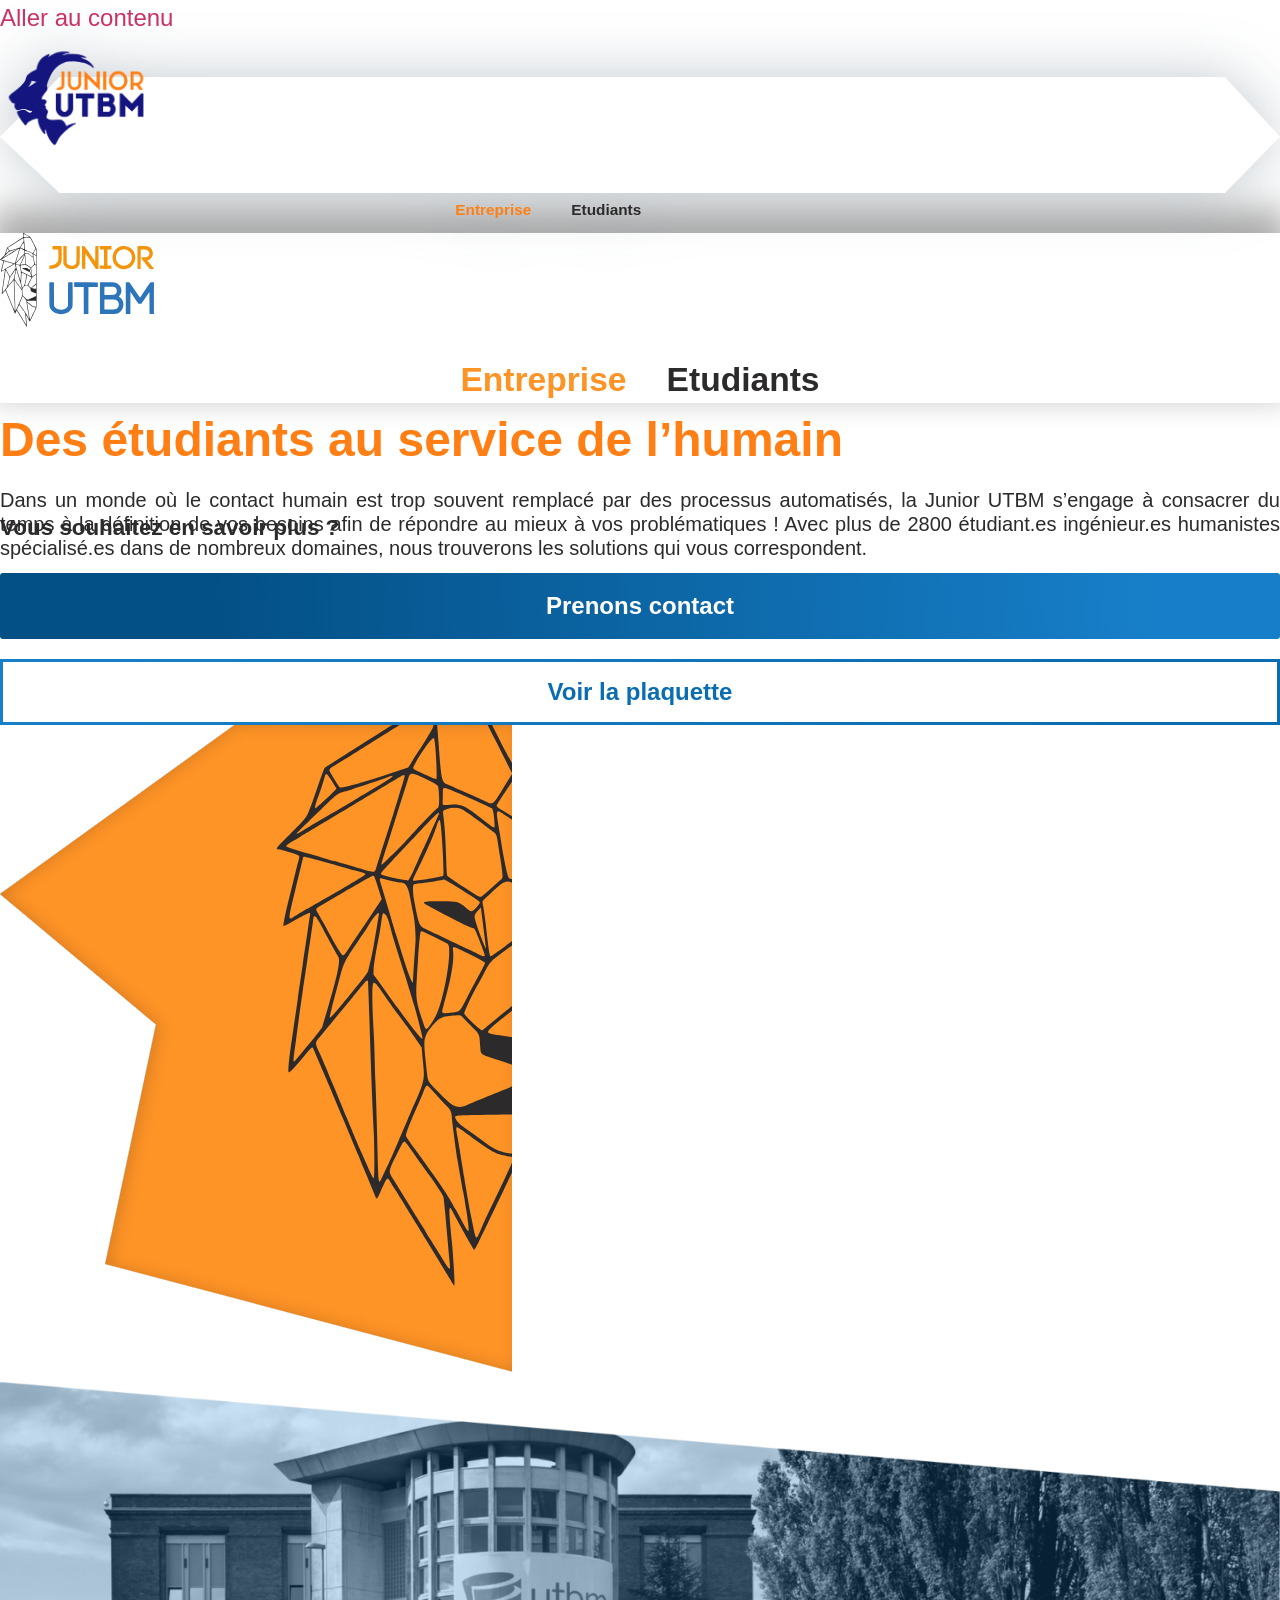
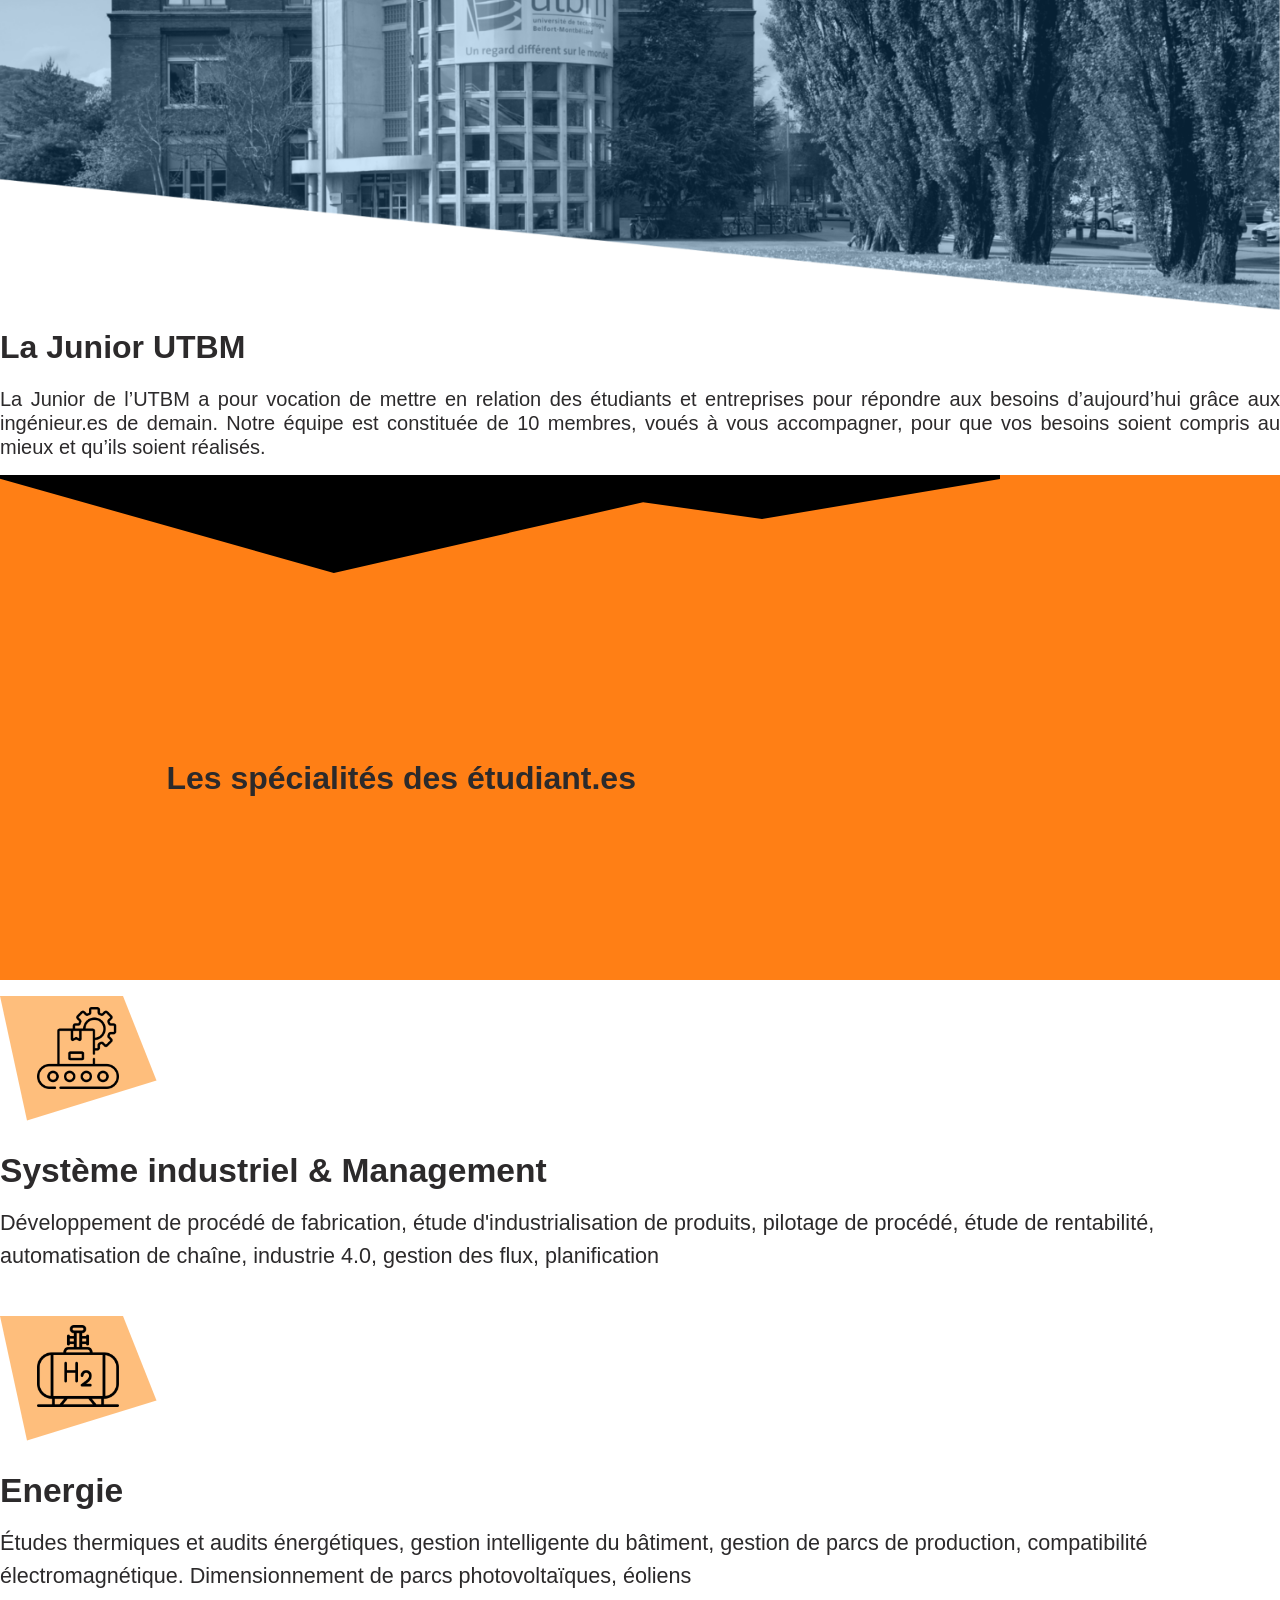
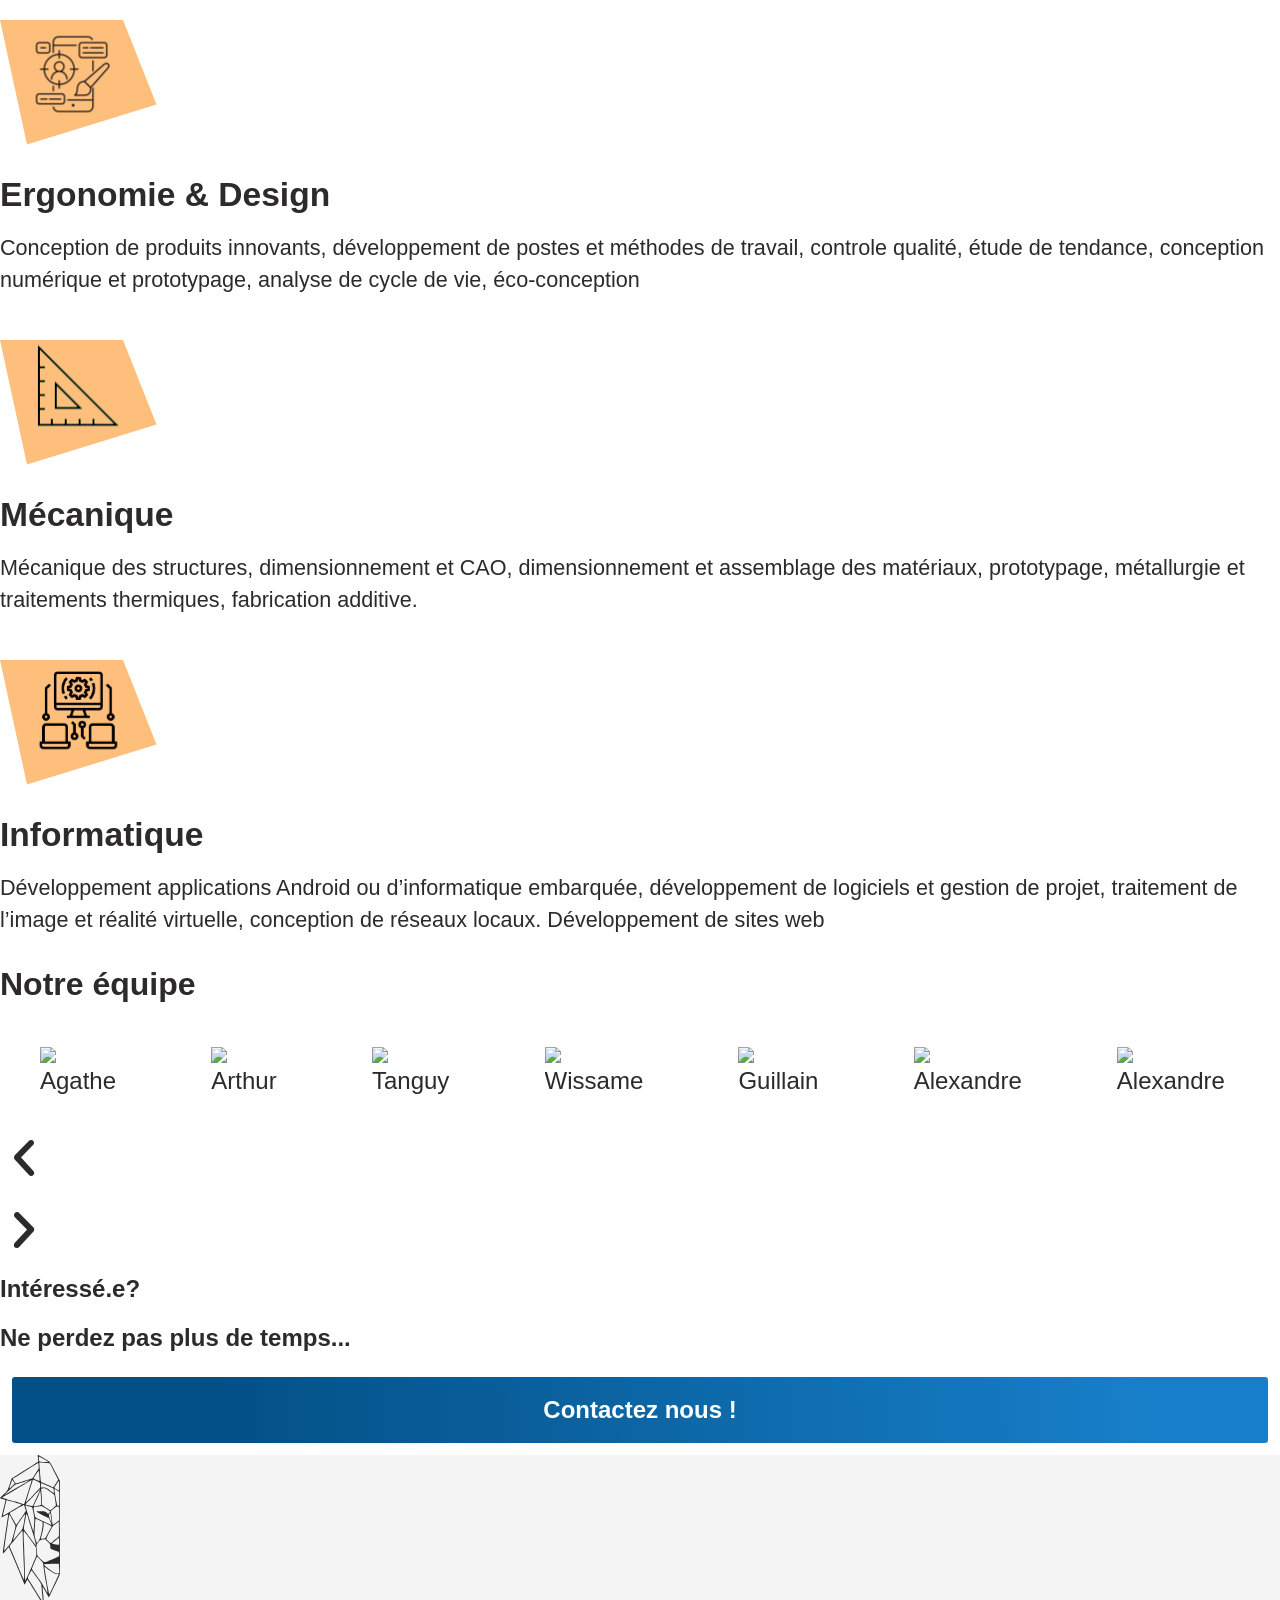
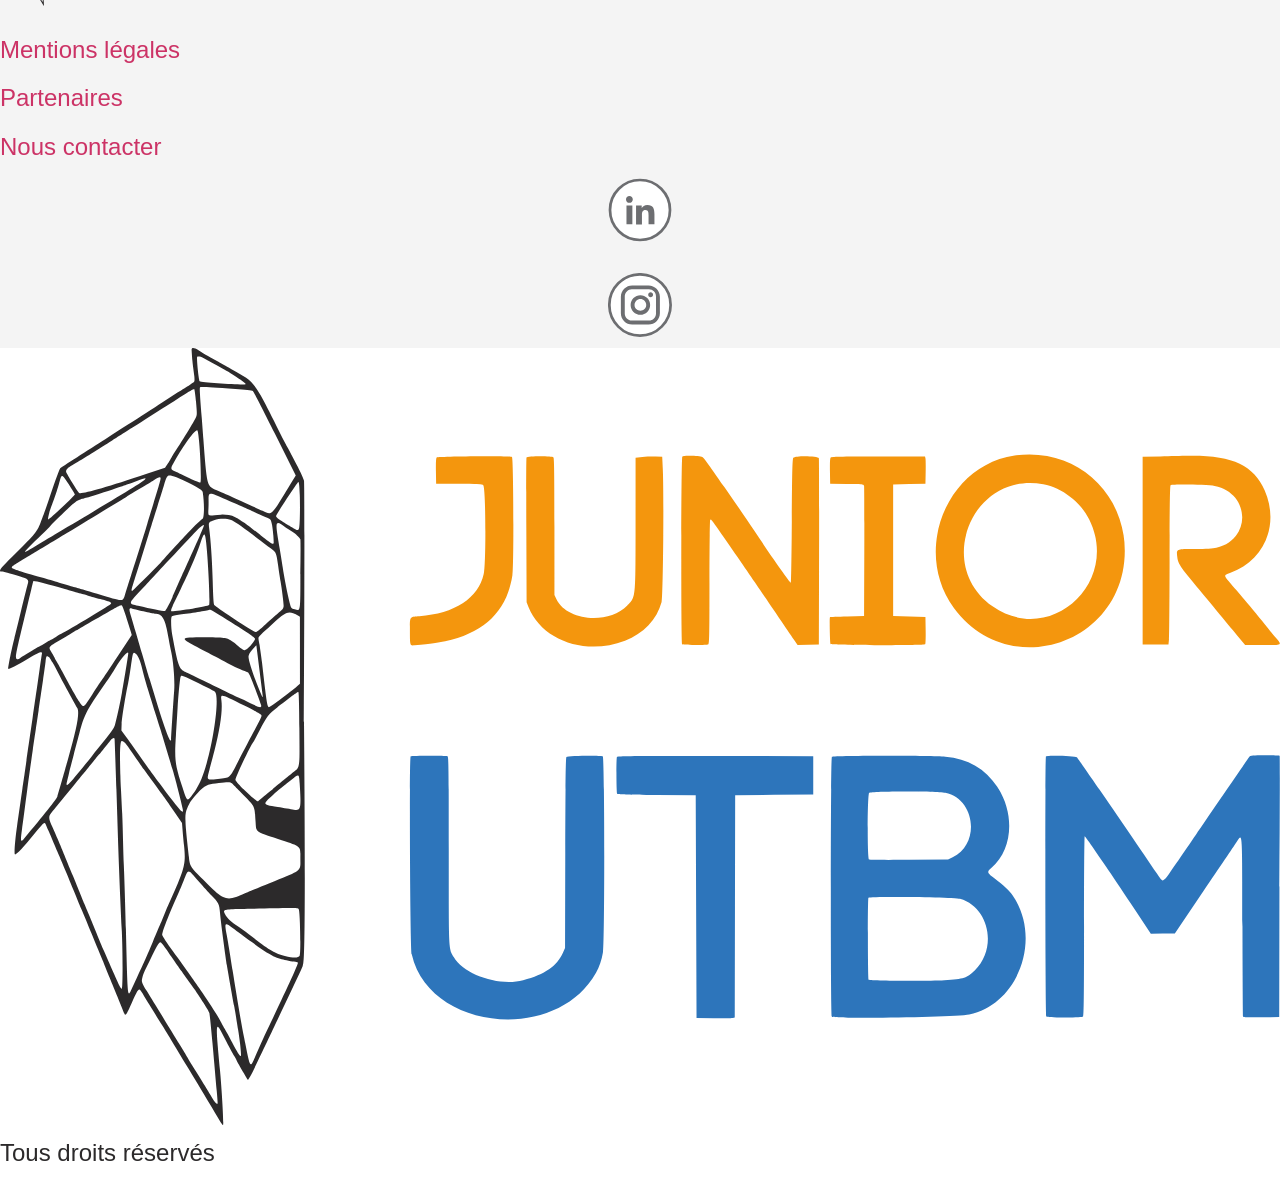
==== index.html @ f8c2c1bb "Add static site export cleaned of WordPress artifacts Remove RSS feeds, PHP files, empty stubs, edit" ====
<!DOCTYPE html>
<html lang="fr-FR">
<head>
	<meta charset="UTF-8">
	<meta name="viewport" content="width=device-width, initial-scale=1">
	<link rel="profile" href="https://gmpg.org/xfn/11">
	<meta name="robots" content="index, follow, max-image-preview:large, max-snippet:-1, max-video-preview:-1">

	<!-- This site is optimized with the Yoast SEO plugin v28.0 - https://yoast.com/product/yoast-seo-wordpress/ -->
	<title>Home - Junior UTBM</title>
	<link rel="canonical" href="https://juniorutbm.github.io/Website/">
	<meta property="og:locale" content="fr_FR">
	<meta property="og:type" content="website">
	<meta property="og:title" content="Home - Junior UTBM">
	<meta property="og:description" content="Des &eacute;tudiants au service de l&rsquo;humain Dans un monde o&ugrave; le contact humain est trop souvent remplac&eacute; par des processus automatis&eacute;s, la Junior UTBM s&rsquo;engage &agrave; consacrer du temps &agrave; la d&eacute;finition de vos besoins afin de r&eacute;pondre au mieux &agrave; vos probl&eacute;matiques ! Avec plus de 2800 &eacute;tudiant.es ing&eacute;nieur.es humanistes sp&eacute;cialis&eacute;.es dans de nombreux [&hellip;]">
	<meta property="og:url" content="https://juniorutbm.github.io/Website/">
	<meta property="og:site_name" content="Junior UTBM">
	<meta property="article:modified_time" content="2026-03-15T12:01:35+00:00">
	<meta property="og:image" content="https://juniorutbm.github.io/Website/wp-content/uploads/2022/03/Lionhead.svg">
	<meta name="twitter:card" content="summary_large_image">
	<script type="application/ld+json" class="yoast-schema-graph">{"@context":"https:\/\/schema.org","@graph":[{"@type":"WebPage","@id":"https:\/\/juniorutbm.github.io\/Website\/","url":"https:\/\/juniorutbm.github.io\/Website\/","name":"Home - Junior UTBM","isPartOf":{"@id":"https:\/\/juniorutbm.github.io\/Website\/#website"},"about":{"@id":"https:\/\/juniorutbm.github.io\/Website\/#organization"},"primaryImageOfPage":{"@id":"https:\/\/juniorutbm.github.io\/Website\/#primaryimage"},"image":{"@id":"https:\/\/juniorutbm.github.io\/Website\/#primaryimage"},"thumbnailUrl":"https:\/\/juniorutbm.github.io\/Website\/wp-content\/uploads\/2022\/03\/Lionhead.svg","datePublished":"2022-10-06T20:30:34+00:00","dateModified":"2026-03-15T12:01:35+00:00","breadcrumb":{"@id":"https:\/\/juniorutbm.github.io\/Website\/#breadcrumb"},"inLanguage":"fr-FR","potentialAction":[{"@type":"ReadAction","target":["https:\/\/juniorutbm.github.io\/Website\/"]}]},{"@type":"ImageObject","inLanguage":"fr-FR","@id":"https:\/\/juniorutbm.github.io\/Website\/#primaryimage","url":"https:\/\/juniorutbm.github.io\/Website\/wp-content\/uploads\/2022\/03\/Lionhead.svg","contentUrl":"https:\/\/juniorutbm.github.io\/Website\/wp-content\/uploads\/2022\/03\/Lionhead.svg"},{"@type":"BreadcrumbList","@id":"https:\/\/juniorutbm.github.io\/Website\/#breadcrumb","itemListElement":[{"@type":"ListItem","position":1,"name":"Accueil"}]},{"@type":"WebSite","@id":"https:\/\/juniorutbm.github.io\/Website\/#website","url":"https:\/\/juniorutbm.github.io\/Website\/","name":"Junior UTBM","description":"","publisher":{"@id":"https:\/\/juniorutbm.github.io\/Website\/#organization"},"potentialAction":[{"@type":"SearchAction","target":{"@type":"EntryPoint","urlTemplate":"https:\/\/juniorutbm.github.io\/Website\/?s={search_term_string}"},"query-input":{"@type":"PropertyValueSpecification","valueRequired":true,"valueName":"search_term_string"}}],"inLanguage":"fr-FR"},{"@type":"Organization","@id":"https:\/\/juniorutbm.github.io\/Website\/#organization","name":"Junior UTBM","url":"https:\/\/juniorutbm.github.io\/Website\/","logo":{"@type":"ImageObject","inLanguage":"fr-FR","@id":"https:\/\/juniorutbm.github.io\/Website\/#\/schema\/logo\/image\/","url":"https:\/\/juniorutbm.github.io\/Website\/wp-content\/uploads\/2022\/04\/logo.svg","contentUrl":"https:\/\/juniorutbm.github.io\/Website\/wp-content\/uploads\/2022\/04\/logo.svg","width":2395,"height":1454,"caption":"Junior UTBM"},"image":{"@id":"https:\/\/juniorutbm.github.io\/Website\/#\/schema\/logo\/image\/"}}]}</script>
	<!-- / Yoast SEO plugin. -->


<link rel="dns-prefetch" href="//www.googletagmanager.com">
<style id="wp-img-auto-sizes-contain-inline-css">
img:is([sizes=auto i],[sizes^="auto," i]){contain-intrinsic-size:3000px 1500px}
/*# sourceURL=wp-img-auto-sizes-contain-inline-css */
</style>
<link rel="stylesheet" id="fluentform-elementor-widget-css" href="https://juniorutbm.github.io/Website/wp-content/plugins/fluentform/assets/css/fluent-forms-elementor-widget.css?ver=6.2.17" media="all">
<style id="wp-emoji-styles-inline-css">

	img.wp-smiley, img.emoji {
		display: inline !important;
		border: none !important;
		box-shadow: none !important;
		height: 1em !important;
		width: 1em !important;
		margin: 0 0.07em !important;
		vertical-align: -0.1em !important;
		background: none !important;
		padding: 0 !important;
	}
/*# sourceURL=wp-emoji-styles-inline-css */
</style>
<link rel="stylesheet" id="visual-portfolio-loop-field-css" href="https://juniorutbm.github.io/Website/wp-content/plugins/visual-portfolio/build/assets/css/loop-field.css?ver=1794965889" media="all">
<link rel="stylesheet" id="visual-portfolio-block-loop-filter-css" href="https://juniorutbm.github.io/Website/wp-content/plugins/visual-portfolio/build/gutenberg/blocks/loop-filter/style.css?ver=1794965889" media="all">
<link rel="stylesheet" id="visual-portfolio-block-loop-pagination-css" href="https://juniorutbm.github.io/Website/wp-content/plugins/visual-portfolio/build/gutenberg/blocks/loop-pagination/style.css?ver=1794965889" media="all">
<link rel="stylesheet" id="visual-portfolio-block-loop-carousel-css" href="https://juniorutbm.github.io/Website/wp-content/plugins/visual-portfolio/build/gutenberg/blocks/loop-carousel-nav/style.css?ver=1794965889" media="all">
<link rel="stylesheet" id="visual-portfolio-block-loop-sort-css" href="https://juniorutbm.github.io/Website/wp-content/plugins/visual-portfolio/build/gutenberg/blocks/loop-sort/style.css?ver=1794965889" media="all">
<link rel="stylesheet" id="visual-portfolio-block-loop-search-css" href="https://juniorutbm.github.io/Website/wp-content/plugins/visual-portfolio/build/gutenberg/blocks/loop-search/style.css?ver=1794965889" media="all">
<link rel="stylesheet" id="visual-portfolio-block-item-template-css" href="https://juniorutbm.github.io/Website/wp-content/plugins/visual-portfolio/build/gutenberg/blocks/item-template/style.css?ver=1794965889" media="all">
<style id="visual-portfolio-block-item-template-inline-css">
@media (480px < width <= 782px){.wp-block-visual-portfolio-item-template:not(.vp-layout-auto-columns){--vp-layout-current-columns:min(var(--vp-layout-columns, 3), 2)}.wp-block-visual-portfolio-item-template.vp-has-tablet-gap{--vp-layout-gap:var(--vp-layout-gap-tablet)!important}.wp-block-visual-portfolio-item-template.vp-has-tablet-row-gap{--vp-layout-row-gap:var(--vp-layout-row-gap-tablet)!important}}@media (width <= 480px){.wp-block-visual-portfolio-item-template:not(.vp-layout-auto-columns){--vp-layout-current-columns:min(var(--vp-layout-columns, 3), 1)}.wp-block-visual-portfolio-item-template.vp-has-mobile-gap{--vp-layout-gap:var(--vp-layout-gap-mobile)!important}.wp-block-visual-portfolio-item-template.vp-has-mobile-row-gap{--vp-layout-row-gap:var(--vp-layout-row-gap-mobile)!important}}
/*# sourceURL=visual-portfolio-block-item-template-inline-css */
</style>
<link rel="stylesheet" id="visual-portfolio-block-item-image-css" href="https://juniorutbm.github.io/Website/wp-content/plugins/visual-portfolio/build/gutenberg/blocks/item-image/style.css?ver=1794965889" media="all">
<link rel="stylesheet" id="visual-portfolio-block-item-cover-css" href="https://juniorutbm.github.io/Website/wp-content/plugins/visual-portfolio/build/gutenberg/blocks/item-cover/style.css?ver=1794965889" media="all">
<style id="visual-portfolio-block-item-cover-inline-css">
@media (480px < width <= 782px){.wp-block-visual-portfolio-item-cover__inner.vp-has-tablet-gap{gap:var(--vp-gap-tablet)!important}}@media (width <= 480px){.wp-block-visual-portfolio-item-cover__inner.vp-has-mobile-gap{gap:var(--vp-gap-mobile)!important}}
/*# sourceURL=visual-portfolio-block-item-cover-inline-css */
</style>
<link rel="stylesheet" id="visual-portfolio-block-item-title-css" href="https://juniorutbm.github.io/Website/wp-content/plugins/visual-portfolio/build/gutenberg/blocks/item-title/style.css?ver=1794965889" media="all">
<link rel="stylesheet" id="visual-portfolio-block-item-description-css" href="https://juniorutbm.github.io/Website/wp-content/plugins/visual-portfolio/build/gutenberg/blocks/item-description/style.css?ver=1794965889" media="all">
<link rel="stylesheet" id="visual-portfolio-block-item-categories-css" href="https://juniorutbm.github.io/Website/wp-content/plugins/visual-portfolio/build/gutenberg/blocks/item-categories/style.css?ver=1794965889" media="all">
<link rel="stylesheet" id="visual-portfolio-block-item-author-css" href="https://juniorutbm.github.io/Website/wp-content/plugins/visual-portfolio/build/gutenberg/blocks/item-author/style.css?ver=1794965889" media="all">
<link rel="stylesheet" id="visual-portfolio-block-item-date-css" href="https://juniorutbm.github.io/Website/wp-content/plugins/visual-portfolio/build/gutenberg/blocks/item-date/style.css?ver=1794965889" media="all">
<link rel="stylesheet" id="visual-portfolio-block-item-meta-css" href="https://juniorutbm.github.io/Website/wp-content/plugins/visual-portfolio/build/gutenberg/blocks/item-meta/style.css?ver=1794965889" media="all">
<link rel="stylesheet" id="visual-portfolio-block-item-read-more-css" href="https://juniorutbm.github.io/Website/wp-content/plugins/visual-portfolio/build/gutenberg/blocks/item-read-more/style.css?ver=1794965889" media="all">
<style id="global-styles-inline-css">
:root{--wp--preset--aspect-ratio--square: 1;--wp--preset--aspect-ratio--4-3: 4/3;--wp--preset--aspect-ratio--3-4: 3/4;--wp--preset--aspect-ratio--3-2: 3/2;--wp--preset--aspect-ratio--2-3: 2/3;--wp--preset--aspect-ratio--16-9: 16/9;--wp--preset--aspect-ratio--9-16: 9/16;--wp--preset--color--black: #000000;--wp--preset--color--cyan-bluish-gray: #abb8c3;--wp--preset--color--white: #ffffff;--wp--preset--color--pale-pink: #f78da7;--wp--preset--color--vivid-red: #cf2e2e;--wp--preset--color--luminous-vivid-orange: #ff6900;--wp--preset--color--luminous-vivid-amber: #fcb900;--wp--preset--color--light-green-cyan: #7bdcb5;--wp--preset--color--vivid-green-cyan: #00d084;--wp--preset--color--pale-cyan-blue: #8ed1fc;--wp--preset--color--vivid-cyan-blue: #0693e3;--wp--preset--color--vivid-purple: #9b51e0;--wp--preset--gradient--vivid-cyan-blue-to-vivid-purple: linear-gradient(135deg,rgb(6,147,227) 0%,rgb(155,81,224) 100%);--wp--preset--gradient--light-green-cyan-to-vivid-green-cyan: linear-gradient(135deg,rgb(122,220,180) 0%,rgb(0,208,130) 100%);--wp--preset--gradient--luminous-vivid-amber-to-luminous-vivid-orange: linear-gradient(135deg,rgb(252,185,0) 0%,rgb(255,105,0) 100%);--wp--preset--gradient--luminous-vivid-orange-to-vivid-red: linear-gradient(135deg,rgb(255,105,0) 0%,rgb(207,46,46) 100%);--wp--preset--gradient--very-light-gray-to-cyan-bluish-gray: linear-gradient(135deg,rgb(238,238,238) 0%,rgb(169,184,195) 100%);--wp--preset--gradient--cool-to-warm-spectrum: linear-gradient(135deg,rgb(74,234,220) 0%,rgb(151,120,209) 20%,rgb(207,42,186) 40%,rgb(238,44,130) 60%,rgb(251,105,98) 80%,rgb(254,248,76) 100%);--wp--preset--gradient--blush-light-purple: linear-gradient(135deg,rgb(255,206,236) 0%,rgb(152,150,240) 100%);--wp--preset--gradient--blush-bordeaux: linear-gradient(135deg,rgb(254,205,165) 0%,rgb(254,45,45) 50%,rgb(107,0,62) 100%);--wp--preset--gradient--luminous-dusk: linear-gradient(135deg,rgb(255,203,112) 0%,rgb(199,81,192) 50%,rgb(65,88,208) 100%);--wp--preset--gradient--pale-ocean: linear-gradient(135deg,rgb(255,245,203) 0%,rgb(182,227,212) 50%,rgb(51,167,181) 100%);--wp--preset--gradient--electric-grass: linear-gradient(135deg,rgb(202,248,128) 0%,rgb(113,206,126) 100%);--wp--preset--gradient--midnight: linear-gradient(135deg,rgb(2,3,129) 0%,rgb(40,116,252) 100%);--wp--preset--font-size--small: 13px;--wp--preset--font-size--medium: 20px;--wp--preset--font-size--large: 36px;--wp--preset--font-size--x-large: 42px;--wp--preset--spacing--20: 0.44rem;--wp--preset--spacing--30: 0.67rem;--wp--preset--spacing--40: 1rem;--wp--preset--spacing--50: 1.5rem;--wp--preset--spacing--60: 2.25rem;--wp--preset--spacing--70: 3.38rem;--wp--preset--spacing--80: 5.06rem;--wp--preset--shadow--natural: 6px 6px 9px rgba(0, 0, 0, 0.2);--wp--preset--shadow--deep: 12px 12px 50px rgba(0, 0, 0, 0.4);--wp--preset--shadow--sharp: 6px 6px 0px rgba(0, 0, 0, 0.2);--wp--preset--shadow--outlined: 6px 6px 0px -3px rgb(255, 255, 255), 6px 6px rgb(0, 0, 0);--wp--preset--shadow--crisp: 6px 6px 0px rgb(0, 0, 0);}.wp-block-button{--wp--preset--dimension--25: 25%;--wp--preset--dimension--50: 50%;--wp--preset--dimension--75: 75%;--wp--preset--dimension--100: 100%;}:root { --wp--style--global--content-size: 800px;--wp--style--global--wide-size: 1200px; }:where(body) { margin: 0; }.wp-site-blocks > .alignleft { float: left; margin-right: 2em; }.wp-site-blocks > .alignright { float: right; margin-left: 2em; }.wp-site-blocks > .aligncenter { justify-content: center; margin-left: auto; margin-right: auto; }:where(.wp-site-blocks) > * { margin-block-start: 24px; margin-block-end: 0; }:where(.wp-site-blocks) > :first-child { margin-block-start: 0; }:where(.wp-site-blocks) > :last-child { margin-block-end: 0; }:root { --wp--style--block-gap: 24px; }:root :where(.is-layout-flow) > :first-child{margin-block-start: 0;}:root :where(.is-layout-flow) > :last-child{margin-block-end: 0;}:root :where(.is-layout-flow) > *{margin-block-start: 24px;margin-block-end: 0;}:root :where(.is-layout-constrained) > :first-child{margin-block-start: 0;}:root :where(.is-layout-constrained) > :last-child{margin-block-end: 0;}:root :where(.is-layout-constrained) > *{margin-block-start: 24px;margin-block-end: 0;}:root :where(.is-layout-flex){gap: 24px;}:root :where(.is-layout-grid){gap: 24px;}.is-layout-flow > .alignleft{float: left;margin-inline-start: 0;margin-inline-end: 2em;}.is-layout-flow > .alignright{float: right;margin-inline-start: 2em;margin-inline-end: 0;}.is-layout-flow > .aligncenter{margin-left: auto !important;margin-right: auto !important;}.is-layout-constrained > .alignleft{float: left;margin-inline-start: 0;margin-inline-end: 2em;}.is-layout-constrained > .alignright{float: right;margin-inline-start: 2em;margin-inline-end: 0;}.is-layout-constrained > .aligncenter{margin-left: auto !important;margin-right: auto !important;}.is-layout-constrained > :where(:not(.alignleft):not(.alignright):not(.alignfull)){max-width: var(--wp--style--global--content-size);margin-left: auto !important;margin-right: auto !important;}.is-layout-constrained > .alignwide{max-width: var(--wp--style--global--wide-size);}body .is-layout-flex{display: flex;}.is-layout-flex{flex-wrap: wrap;align-items: center;}.is-layout-flex > :is(*, div){margin: 0;}body .is-layout-grid{display: grid;}.is-layout-grid > :is(*, div){margin: 0;}body{padding-top: 0px;padding-right: 0px;padding-bottom: 0px;padding-left: 0px;}:root :where(.wp-element-button, .wp-block-button__link){background-color: #32373c;border-width: 0;color: #fff;font-family: inherit;font-size: inherit;font-style: inherit;font-weight: inherit;letter-spacing: inherit;line-height: inherit;padding-top: calc(0.667em + 2px);padding-right: calc(1.333em + 2px);padding-bottom: calc(0.667em + 2px);padding-left: calc(1.333em + 2px);text-decoration: none;text-transform: inherit;}.has-black-color{color: var(--wp--preset--color--black) !important;}.has-cyan-bluish-gray-color{color: var(--wp--preset--color--cyan-bluish-gray) !important;}.has-white-color{color: var(--wp--preset--color--white) !important;}.has-pale-pink-color{color: var(--wp--preset--color--pale-pink) !important;}.has-vivid-red-color{color: var(--wp--preset--color--vivid-red) !important;}.has-luminous-vivid-orange-color{color: var(--wp--preset--color--luminous-vivid-orange) !important;}.has-luminous-vivid-amber-color{color: var(--wp--preset--color--luminous-vivid-amber) !important;}.has-light-green-cyan-color{color: var(--wp--preset--color--light-green-cyan) !important;}.has-vivid-green-cyan-color{color: var(--wp--preset--color--vivid-green-cyan) !important;}.has-pale-cyan-blue-color{color: var(--wp--preset--color--pale-cyan-blue) !important;}.has-vivid-cyan-blue-color{color: var(--wp--preset--color--vivid-cyan-blue) !important;}.has-vivid-purple-color{color: var(--wp--preset--color--vivid-purple) !important;}.has-black-background-color{background-color: var(--wp--preset--color--black) !important;}.has-cyan-bluish-gray-background-color{background-color: var(--wp--preset--color--cyan-bluish-gray) !important;}.has-white-background-color{background-color: var(--wp--preset--color--white) !important;}.has-pale-pink-background-color{background-color: var(--wp--preset--color--pale-pink) !important;}.has-vivid-red-background-color{background-color: var(--wp--preset--color--vivid-red) !important;}.has-luminous-vivid-orange-background-color{background-color: var(--wp--preset--color--luminous-vivid-orange) !important;}.has-luminous-vivid-amber-background-color{background-color: var(--wp--preset--color--luminous-vivid-amber) !important;}.has-light-green-cyan-background-color{background-color: var(--wp--preset--color--light-green-cyan) !important;}.has-vivid-green-cyan-background-color{background-color: var(--wp--preset--color--vivid-green-cyan) !important;}.has-pale-cyan-blue-background-color{background-color: var(--wp--preset--color--pale-cyan-blue) !important;}.has-vivid-cyan-blue-background-color{background-color: var(--wp--preset--color--vivid-cyan-blue) !important;}.has-vivid-purple-background-color{background-color: var(--wp--preset--color--vivid-purple) !important;}.has-black-border-color{border-color: var(--wp--preset--color--black) !important;}.has-cyan-bluish-gray-border-color{border-color: var(--wp--preset--color--cyan-bluish-gray) !important;}.has-white-border-color{border-color: var(--wp--preset--color--white) !important;}.has-pale-pink-border-color{border-color: var(--wp--preset--color--pale-pink) !important;}.has-vivid-red-border-color{border-color: var(--wp--preset--color--vivid-red) !important;}.has-luminous-vivid-orange-border-color{border-color: var(--wp--preset--color--luminous-vivid-orange) !important;}.has-luminous-vivid-amber-border-color{border-color: var(--wp--preset--color--luminous-vivid-amber) !important;}.has-light-green-cyan-border-color{border-color: var(--wp--preset--color--light-green-cyan) !important;}.has-vivid-green-cyan-border-color{border-color: var(--wp--preset--color--vivid-green-cyan) !important;}.has-pale-cyan-blue-border-color{border-color: var(--wp--preset--color--pale-cyan-blue) !important;}.has-vivid-cyan-blue-border-color{border-color: var(--wp--preset--color--vivid-cyan-blue) !important;}.has-vivid-purple-border-color{border-color: var(--wp--preset--color--vivid-purple) !important;}.has-vivid-cyan-blue-to-vivid-purple-gradient-background{background: var(--wp--preset--gradient--vivid-cyan-blue-to-vivid-purple) !important;}.has-light-green-cyan-to-vivid-green-cyan-gradient-background{background: var(--wp--preset--gradient--light-green-cyan-to-vivid-green-cyan) !important;}.has-luminous-vivid-amber-to-luminous-vivid-orange-gradient-background{background: var(--wp--preset--gradient--luminous-vivid-amber-to-luminous-vivid-orange) !important;}.has-luminous-vivid-orange-to-vivid-red-gradient-background{background: var(--wp--preset--gradient--luminous-vivid-orange-to-vivid-red) !important;}.has-very-light-gray-to-cyan-bluish-gray-gradient-background{background: var(--wp--preset--gradient--very-light-gray-to-cyan-bluish-gray) !important;}.has-cool-to-warm-spectrum-gradient-background{background: var(--wp--preset--gradient--cool-to-warm-spectrum) !important;}.has-blush-light-purple-gradient-background{background: var(--wp--preset--gradient--blush-light-purple) !important;}.has-blush-bordeaux-gradient-background{background: var(--wp--preset--gradient--blush-bordeaux) !important;}.has-luminous-dusk-gradient-background{background: var(--wp--preset--gradient--luminous-dusk) !important;}.has-pale-ocean-gradient-background{background: var(--wp--preset--gradient--pale-ocean) !important;}.has-electric-grass-gradient-background{background: var(--wp--preset--gradient--electric-grass) !important;}.has-midnight-gradient-background{background: var(--wp--preset--gradient--midnight) !important;}.has-small-font-size{font-size: var(--wp--preset--font-size--small) !important;}.has-medium-font-size{font-size: var(--wp--preset--font-size--medium) !important;}.has-large-font-size{font-size: var(--wp--preset--font-size--large) !important;}.has-x-large-font-size{font-size: var(--wp--preset--font-size--x-large) !important;}
:root :where(.wp-block-icon svg){width: 24px;}
:root :where(.wp-block-pullquote){font-size: 1.5em;line-height: 1.6;}
/*# sourceURL=global-styles-inline-css */
</style>
<link rel="stylesheet" id="hello-elementor-css" href="https://juniorutbm.github.io/Website/wp-content/themes/hello-elementor/assets/css/reset.css?ver=3.5.2" media="all">
<link rel="stylesheet" id="hello-elementor-theme-style-css" href="https://juniorutbm.github.io/Website/wp-content/themes/hello-elementor/assets/css/theme.css?ver=3.5.2" media="all">
<link rel="stylesheet" id="hello-elementor-header-footer-css" href="https://juniorutbm.github.io/Website/wp-content/themes/hello-elementor/assets/css/header-footer.css?ver=3.5.2" media="all">
<link rel="stylesheet" id="elementor-frontend-css" href="https://juniorutbm.github.io/Website/wp-content/plugins/elementor/assets/css/frontend.min.css?ver=4.4.1" media="all">
<link rel="stylesheet" id="elementor-post-7-css" href="https://juniorutbm.github.io/Website/wp-content/uploads/elementor/css/post-7.css?ver=1795213234" media="all">
<link rel="stylesheet" id="elementor-icons-css" href="https://juniorutbm.github.io/Website/wp-content/plugins/elementor/assets/lib/eicons/css/elementor-icons.min.css?ver=5.57.0" media="all">
<link rel="stylesheet" id="widget-heading-css" href="https://juniorutbm.github.io/Website/wp-content/plugins/elementor/assets/css/widget-heading.min.css?ver=4.4.1" media="all">
<link rel="stylesheet" id="swiper-css" href="https://juniorutbm.github.io/Website/wp-content/plugins/elementor/assets/lib/swiper/v8/css/swiper.css?ver=8.4.5" media="all">
<link rel="stylesheet" id="e-swiper-css" href="https://juniorutbm.github.io/Website/wp-content/plugins/elementor/assets/css/conditionals/e-swiper.min.css?ver=4.4.1" media="all">
<link rel="stylesheet" id="widget-image-css" href="https://juniorutbm.github.io/Website/wp-content/plugins/elementor/assets/css/widget-image.min.css?ver=4.4.1" media="all">
<link rel="stylesheet" id="e-motion-fx-css" href="https://juniorutbm.github.io/Website/wp-content/plugins/elementor-pro/assets/css/modules/motion-fx.min.css?ver=4.4.1" media="all">
<link rel="stylesheet" id="e-shapes-css" href="https://juniorutbm.github.io/Website/wp-content/plugins/elementor/assets/css/conditionals/shapes.min.css?ver=4.4.1" media="all">
<link rel="stylesheet" id="e-animation-fadeInLeft-css" href="https://juniorutbm.github.io/Website/wp-content/plugins/elementor/assets/lib/animations/styles/fadeInLeft.min.css?ver=4.4.1" media="all">
<link rel="stylesheet" id="e-animation-fadeInRight-css" href="https://juniorutbm.github.io/Website/wp-content/plugins/elementor/assets/lib/animations/styles/fadeInRight.min.css?ver=4.4.1" media="all">
<link rel="stylesheet" id="widget-image-carousel-css" href="https://juniorutbm.github.io/Website/wp-content/plugins/elementor/assets/css/widget-image-carousel.min.css?ver=4.4.1" media="all">
<link rel="stylesheet" id="elementor-post-1740-css" href="https://juniorutbm.github.io/Website/wp-content/uploads/elementor/css/post-1740.css?ver=1795213234" media="all">
<link rel="stylesheet" id="elementor-gf-local-redhatdisplay-css" href="https://juniorutbm.github.io/Website/wp-content/uploads/elementor/google-fonts/css/redhatdisplay.css?ver=1742224108" media="all">
<link rel="stylesheet" id="elementor-gf-local-worksans-css" href="https://juniorutbm.github.io/Website/wp-content/uploads/elementor/google-fonts/css/worksans.css?ver=1742224113" media="all">
<link rel="stylesheet" id="elementor-gf-local-inter-css" href="https://juniorutbm.github.io/Website/wp-content/uploads/elementor/google-fonts/css/inter.css?ver=1742224126" media="all">
<link rel="stylesheet" id="elementor-gf-local-roboto-css" href="https://juniorutbm.github.io/Website/wp-content/uploads/elementor/google-fonts/css/roboto.css?ver=1742224141" media="all">
<script id="page-transitions-js" src="https://juniorutbm.github.io/Website/wp-content/plugins/elementor-pro/assets/js/page-transitions.min.js?ver=4.4.1"></script>

<!-- Extrait de code de la balise Google (gtag.js) ajout&eacute; par Site Kit -->
<!-- Extrait Google Analytics ajout&eacute; par Site Kit -->
<script id="google_gtagjs-js" src="https://www.googletagmanager.com/gtag/js?id=GT-NSKNXBHC" async></script>
<script id="google_gtagjs-js-after">
window.dataLayer = window.dataLayer || [];function gtag(){dataLayer.push(arguments);}
gtag("set","linker",{"domains":["junior.utbm.fr"]});
gtag("js", new Date());
gtag("set", "developer_id.dZTNiMT", true);
gtag("config", "GT-NSKNXBHC");
//# sourceURL=google_gtagjs-js-after
</script>
<script id="jquery-core-js" src="https://juniorutbm.github.io/Website/wp-includes/js/jquery/jquery.min.js?ver=3.7.1"></script>
<script id="jquery-migrate-js" src="https://juniorutbm.github.io/Website/wp-includes/js/jquery/jquery-migrate.min.js?ver=3.4.1"></script>
<meta name="generator" content="WordPress 7.1.5">
<link rel="shortlink" href="https://juniorutbm.github.io/Website/">
<meta name="generator" content="Site Kit by Google 1.182.0"><script type="text/javascript">
/* <![CDATA[ */
var VPData = {"version":"3.11.0","pro":false,"__":{"couldnt_retrieve_vp":"Couldn't retrieve Visual Portfolio ID.","loop_items_updated":"Gallery items updated.","pswp_close":"Fermer (\u00c9chap)","pswp_share":"Partager","pswp_fs":"Ouvrir\/fermer le plein \u00e9cran","pswp_zoom":"Zoomer\/d\u00e9zoomer","pswp_prev":"Pr\u00e9c\u00e9dent (fl\u00e8che gauche)","pswp_next":"Suivant (fl\u00e8che droite)","pswp_share_fb":"Partager sur Facebook","pswp_share_x":"X","pswp_share_li":"LinkedIn","pswp_share_pin":"L\u2019\u00e9pingler","pswp_download":"T\u00e9l\u00e9charger","fancybox_close":"Fermer","fancybox_next":"Suivant","fancybox_prev":"Pr\u00e9c\u00e9dent","fancybox_error":"Le contenu demand\u00e9 ne peut pas \u00eatre charg\u00e9. <br \/> Veuillez r\u00e9essayer ult\u00e9rieurement.","fancybox_play_start":"D\u00e9marrer le diaporama","fancybox_play_stop":"Mettre le diaporama en pause","fancybox_full_screen":"Plein \u00e9cran","fancybox_thumbs":"Miniatures","fancybox_download":"T\u00e9l\u00e9charger","fancybox_share":"Partager","fancybox_zoom":"Zoom"},"settingsPopupGallery":{"enable_on_wordpress_images":false,"vendor":"fancybox","deep_linking":false,"deep_linking_url_to_share_images":false,"show_arrows":true,"show_counter":true,"show_zoom_button":true,"show_fullscreen_button":true,"show_share_button":true,"show_close_button":true,"show_thumbs":true,"show_download_button":false,"show_slideshow":false,"click_to_zoom":true,"restore_focus":true,"loop":true,"load_next_pages":true},"screenSizes":[320,576,768,992,1200]};
/* ]]> */
</script>
		<noscript>
			<style type="text/css">
				.vp-portfolio__preloader-wrap{display:none}.vp-portfolio__filter-wrap,.vp-portfolio__items-wrap,.vp-portfolio__pagination-wrap,.vp-portfolio__sort-wrap{opacity:1;visibility:visible}.vp-portfolio__item .vp-portfolio__item-img noscript+img,.vp-portfolio__thumbnails-wrap{display:none}
			</style>
		</noscript>
		<meta name="generator" content="Elementor 4.4.1; features: additional_custom_breakpoints; settings: css_print_method-external, google_font-enabled, font_display-auto">
			<style>
				.e-con.e-parent:nth-of-type(n+4):not(.e-lazyloaded):not(.e-no-lazyload),
				.e-con.e-parent:nth-of-type(n+4):not(.e-lazyloaded):not(.e-no-lazyload) * {
					background-image: none !important;
				}
				@media screen and (max-height: 1024px) {
					.e-con.e-parent:nth-of-type(n+3):not(.e-lazyloaded):not(.e-no-lazyload),
					.e-con.e-parent:nth-of-type(n+3):not(.e-lazyloaded):not(.e-no-lazyload) * {
						background-image: none !important;
					}
				}
				@media screen and (max-height: 640px) {
					.e-con.e-parent:nth-of-type(n+2):not(.e-lazyloaded):not(.e-no-lazyload),
					.e-con.e-parent:nth-of-type(n+2):not(.e-lazyloaded):not(.e-no-lazyload) * {
						background-image: none !important;
					}
				}
			</style>
					<style type="text/css">
			/* If html does not have either class, do not show lazy loaded images. */
			html:not(.vp-lazyload-enabled):not(.js) .vp-lazyload {
				display: none;
			}
		</style>
		<script>
			document.documentElement.classList.add(
				'vp-lazyload-enabled'
			);
		</script>
		<link rel="icon" href="https://juniorutbm.github.io/Website/wp-content/uploads/2022/03/favicon.svg" sizes="32x32">
<link rel="icon" href="https://juniorutbm.github.io/Website/wp-content/uploads/2022/03/favicon.svg" sizes="192x192">
<link rel="apple-touch-icon" href="https://juniorutbm.github.io/Website/wp-content/uploads/2022/03/favicon.svg">
<meta name="msapplication-TileImage" content="https://juniorutbm.github.io/Website/wp-content/uploads/2022/03/favicon.svg">
</head>
<body class="home wp-singular page-template-default page page-id-1740 wp-custom-logo wp-embed-responsive wp-theme-hello-elementor hello-elementor-default elementor-default elementor-kit-7 elementor-page elementor-page-1740">

		<script>
			(function($) {
				if (!$) {
					return;
				}

				// Previously we added this code on Elementor pages only,
				// but sometimes Lightbox enabled globally and it still conflicting with our galleries.
				// if (!$('.elementor-page').length) {
				//     return;
				// }

				function addDataAttribute($items) {
					$items.find('.vp-portfolio__item a:not([data-elementor-open-lightbox])').each(function () {
						if (/\.(png|jpe?g|gif|svg|webp)(\?.*)?$/i.test(this.href)) {
							this.dataset.elementorOpenLightbox = 'no';
						}
					});
				}

				$(document).on('init.vpf', function(event, vpObject) {
					if ('vpf' !== event.namespace) {
						return;
					}

					addDataAttribute(vpObject.$item);
				});
				$(document).on('addItems.vpf', function(event, vpObject, $items) {
					if ('vpf' !== event.namespace) {
						return;
					}

					addDataAttribute($items);
				});
			})(window.jQuery);
		</script>
				<e-page-transition class="e-page-transition--entering" exclude="^https\:\/\/junior\.utbm\.fr\/wp\-admin\/">
					</e-page-transition>
		
<a class="skip-link screen-reader-text" href="#content">Aller au contenu</a>


<main id="content" class="site-main post-1740 page type-page status-publish hentry">

	
	<div class="page-content">
				<div data-elementor-type="wp-post" data-elementor-id="1740" class="elementor elementor-1740" data-elementor-post-type="page">
				<div class="elementor-element elementor-element-f63342e e-con-full e-flex e-con e-parent" data-id="f63342e" data-element_type="container" data-e-type="container">
				<div class="elementor-element elementor-element-77928c3 elementor-widget elementor-widget-template" data-id="77928c3" data-element_type="widget" data-e-type="widget" data-widget_type="template.default">
				<div class="elementor-widget-container">
							<div class="elementor-template">
					<div data-elementor-type="container" data-elementor-id="2059" class="elementor elementor-2059" data-elementor-post-type="elementor_library">
				<div class="elementor-element elementor-element-166202d0 elementor-hidden-mobile e-flex e-con-boxed e-con e-parent" data-id="166202d0" data-element_type="container" data-e-type="container" data-settings='{"position":"fixed"}'>
					<div class="e-con-inner">
		<nav class="elementor-element elementor-element-46ffdb9c e-con-full navigation e-flex e-con e-parent" data-id="46ffdb9c" data-element_type="container" data-e-type="container" data-settings='{"background_background":"classic"}'>
				<div class="elementor-element elementor-element-7cd0451a elementor-widget__width-initial elementor-widget elementor-widget-image" data-id="7cd0451a" data-element_type="widget" data-e-type="widget" data-widget_type="image.default">
				<div class="elementor-widget-container">
															<img fetchpriority="high" decoding="async" width="3816" height="3000" src="https://juniorutbm.github.io/Website/wp-content/uploads/2022/12/JuniorUTBM-Logotype.png" class="attachment-full size-full wp-image-2272" alt="" srcset="https://juniorutbm.github.io/Website/wp-content/uploads/2022/12/JuniorUTBM-Logotype.png 3816w, https://juniorutbm.github.io/Website/wp-content/uploads/2022/12/JuniorUTBM-Logotype-300x236.png 300w, https://juniorutbm.github.io/Website/wp-content/uploads/2022/12/JuniorUTBM-Logotype-1024x805.png 1024w, https://juniorutbm.github.io/Website/wp-content/uploads/2022/12/JuniorUTBM-Logotype-768x604.png 768w, https://juniorutbm.github.io/Website/wp-content/uploads/2022/12/JuniorUTBM-Logotype-1536x1208.png 1536w, https://juniorutbm.github.io/Website/wp-content/uploads/2022/12/JuniorUTBM-Logotype-2048x1610.png 2048w, https://juniorutbm.github.io/Website/wp-content/uploads/2022/12/JuniorUTBM-Logotype-500x393.png 500w, https://juniorutbm.github.io/Website/wp-content/uploads/2022/12/JuniorUTBM-Logotype-800x629.png 800w, https://juniorutbm.github.io/Website/wp-content/uploads/2022/12/JuniorUTBM-Logotype-1280x1006.png 1280w, https://juniorutbm.github.io/Website/wp-content/uploads/2022/12/JuniorUTBM-Logotype-1920x1509.png 1920w" sizes="(max-width: 3816px) 100vw, 3816px">															</div>
				</div>
				<div class="elementor-element elementor-element-37a4fc96 elementor-widget__width-initial elementor-nav-menu--dropdown-none elementor-nav-menu__align-center elementor-widget elementor-widget-nav-menu" data-id="37a4fc96" data-element_type="widget" data-e-type="widget" data-settings='{"toggle_icon_hover_animation":"pulse","layout":"horizontal","submenu_icon":{"value":"&lt;i class=\"fas fa-caret-down\" aria-hidden=\"true\"&gt;&lt;\/i&gt;","library":"fa-solid"}}' data-widget_type="nav-menu.default">
				<div class="elementor-widget-container">
								<nav aria-label="Menu" class="elementor-nav-menu--main elementor-nav-menu__container elementor-nav-menu--layout-horizontal e--pointer-none">
				<ul id="menu-1-37a4fc96" class="elementor-nav-menu"><li class="menu-item menu-item-type-post_type menu-item-object-page menu-item-home current-menu-item page_item page-item-1740 current_page_item menu-item-1742"><a href="https://juniorutbm.github.io/Website/" aria-current="page" class="elementor-item elementor-item-active">Entreprise</a></li>
<li class="menu-item menu-item-type-post_type menu-item-object-page menu-item-491"><a href="https://juniorutbm.github.io/Website/etudiants/" class="elementor-item">Etudiants</a></li>
</ul>			</nav>
						<nav class="elementor-nav-menu--dropdown elementor-nav-menu__container" aria-hidden="true">
				<ul id="menu-2-37a4fc96" class="elementor-nav-menu"><li class="menu-item menu-item-type-post_type menu-item-object-page menu-item-home current-menu-item page_item page-item-1740 current_page_item menu-item-1742"><a href="https://juniorutbm.github.io/Website/" aria-current="page" class="elementor-item elementor-item-active" tabindex="-1">Entreprise</a></li>
<li class="menu-item menu-item-type-post_type menu-item-object-page menu-item-491"><a href="https://juniorutbm.github.io/Website/etudiants/" class="elementor-item" tabindex="-1">Etudiants</a></li>
</ul>			</nav>
						</div>
				</div>
				</nav>
					</div>
				</div>
				</div>
				</div>
						</div>
				</div>
				</div>
		<div class="elementor-element elementor-element-4905b9c e-con-full e-flex e-con e-parent" data-id="4905b9c" data-element_type="container" data-e-type="container">
				<div class="elementor-element elementor-element-e8bdef3 elementor-widget elementor-widget-template" data-id="e8bdef3" data-element_type="widget" data-e-type="widget" data-widget_type="template.default">
				<div class="elementor-widget-container">
							<div class="elementor-template">
					<div data-elementor-type="container" data-elementor-id="2055" class="elementor elementor-2055" data-elementor-post-type="elementor_library">
				<div class="elementor-element elementor-element-52960908 e-con-full elementor-hidden-desktop elementor-hidden-tablet e-flex e-con e-parent" data-id="52960908" data-element_type="container" data-e-type="container" data-settings='{"position":"fixed","background_background":"classic"}'>
				<div class="elementor-element elementor-element-2bfab9a1 elementor-widget__width-initial elementor-widget elementor-widget-image" data-id="2bfab9a1" data-element_type="widget" data-e-type="widget" data-widget_type="image.default">
				<div class="elementor-widget-container">
															<img decoding="async" width="2395" height="1454" src="https://juniorutbm.github.io/Website/wp-content/uploads/2022/04/logo.svg" class="attachment-full size-full wp-image-498" alt="">															</div>
				</div>
				<div class="elementor-element elementor-element-66a00a5c elementor-widget__width-initial elementor-nav-menu--dropdown-mobile elementor-nav-menu__align-center elementor-nav-menu--stretch elementor-nav-menu__text-align-aside elementor-nav-menu--toggle elementor-nav-menu--burger elementor-widget elementor-widget-nav-menu" data-id="66a00a5c" data-element_type="widget" data-e-type="widget" data-settings='{"full_width":"stretch","toggle_icon_hover_animation":"pulse","layout":"horizontal","submenu_icon":{"value":"&lt;i class=\"fas fa-caret-down\" aria-hidden=\"true\"&gt;&lt;\/i&gt;","library":"fa-solid"},"toggle":"burger"}' data-widget_type="nav-menu.default">
				<div class="elementor-widget-container">
								<nav aria-label="Menu" class="elementor-nav-menu--main elementor-nav-menu__container elementor-nav-menu--layout-horizontal e--pointer-none">
				<ul id="menu-1-66a00a5c" class="elementor-nav-menu"><li class="menu-item menu-item-type-post_type menu-item-object-page menu-item-home current-menu-item page_item page-item-1740 current_page_item menu-item-1742"><a href="https://juniorutbm.github.io/Website/" aria-current="page" class="elementor-item elementor-item-active">Entreprise</a></li>
<li class="menu-item menu-item-type-post_type menu-item-object-page menu-item-491"><a href="https://juniorutbm.github.io/Website/etudiants/" class="elementor-item">Etudiants</a></li>
</ul>			</nav>
					<div class="elementor-menu-toggle" role="button" tabindex="0" aria-label="Permuter le menu" aria-expanded="false">
			<i aria-hidden="true" role="presentation" class="elementor-menu-toggle__icon--open elementor-animation-pulse eicon-menu-bar"></i><i aria-hidden="true" role="presentation" class="elementor-menu-toggle__icon--close elementor-animation-pulse eicon-close"></i>		</div>
					<nav class="elementor-nav-menu--dropdown elementor-nav-menu__container" aria-hidden="true">
				<ul id="menu-2-66a00a5c" class="elementor-nav-menu"><li class="menu-item menu-item-type-post_type menu-item-object-page menu-item-home current-menu-item page_item page-item-1740 current_page_item menu-item-1742"><a href="https://juniorutbm.github.io/Website/" aria-current="page" class="elementor-item elementor-item-active" tabindex="-1">Entreprise</a></li>
<li class="menu-item menu-item-type-post_type menu-item-object-page menu-item-491"><a href="https://juniorutbm.github.io/Website/etudiants/" class="elementor-item" tabindex="-1">Etudiants</a></li>
</ul>			</nav>
						</div>
				</div>
				</div>
				</div>
				</div>
						</div>
				</div>
				</div>
		<div class="elementor-element elementor-element-648fe2c e-flex e-con-boxed e-con e-parent" data-id="648fe2c" data-element_type="container" data-e-type="container">
					<div class="e-con-inner">
		<div class="elementor-element elementor-element-7c12f91 e-con-full e-flex e-con e-child" data-id="7c12f91" data-element_type="container" data-e-type="container" data-settings='{"background_background":"slideshow","background_slideshow_slide_transition":"slide_left","background_slideshow_gallery":[],"background_slideshow_loop":"yes","background_slideshow_slide_duration":5000,"background_slideshow_transition_duration":500}'>
				<div class="elementor-element elementor-element-4762f48 elementor-widget elementor-widget-heading" data-id="4762f48" data-element_type="widget" data-e-type="widget" data-widget_type="heading.default">
				<div class="elementor-widget-container">
					<h2 class="elementor-heading-title elementor-size-default">Des &eacute;tudiants au service de l&rsquo;humain</h2>				</div>
				</div>
				<div class="elementor-element elementor-element-d1c287d elementor-widget elementor-widget-heading" data-id="d1c287d" data-element_type="widget" data-e-type="widget" data-widget_type="heading.default">
				<div class="elementor-widget-container">
					<p class="elementor-heading-title elementor-size-small">Dans un monde o&ugrave; le contact humain est trop souvent remplac&eacute; par des processus automatis&eacute;s, la Junior UTBM s&rsquo;engage &agrave; consacrer du temps &agrave; la d&eacute;finition de vos besoins afin de r&eacute;pondre au mieux &agrave; vos  probl&eacute;matiques !
Avec plus de  2800 &eacute;tudiant.es ing&eacute;nieur.es humanistes sp&eacute;cialis&eacute;.es dans de nombreux domaines, nous trouverons les solutions qui vous correspondent.  </p>				</div>
				</div>
				<div class="elementor-element elementor-element-a79aa46 elementor-widget elementor-widget-heading" data-id="a79aa46" data-element_type="widget" data-e-type="widget" data-widget_type="heading.default">
				<div class="elementor-widget-container">
					<p class="elementor-heading-title elementor-size-default">Vous souhaitez en savoir plus ? </p>				</div>
				</div>
		<div class="elementor-element elementor-element-ec292b3 e-con-full e-flex e-con e-child" data-id="ec292b3" data-element_type="container" data-e-type="container">
				<div class="elementor-element elementor-element-c0344d1 elementor-widget elementor-widget-html" data-id="c0344d1" data-element_type="widget" data-e-type="widget" data-widget_type="html.default">
				<div class="elementor-widget-container">
					<a href="https://juniorutbm.github.io/Website/contact/" class="link">
    <button class="blue-custom" id="contact-landing">
    Prenons contact
</button>
</a>				</div>
				</div>
				<div class="elementor-element elementor-element-4a78eac elementor-widget elementor-widget-html" data-id="4a78eac" data-element_type="widget" data-e-type="widget" data-widget_type="html.default">
				<div class="elementor-widget-container">
					<a href="https://juniorutbm.github.io/Website/wp-content/uploads/2022/12/JUNIOR-UTBM-2.pdf">
<button class="blue-custom" id="more">
    Voir la plaquette
</button>
</a>				</div>
				</div>
				</div>
				</div>
				<div class="elementor-element elementor-element-7a26193 elementor-absolute elementor-widget-mobile__width-initial elementor-widget elementor-widget-image" data-id="7a26193" data-element_type="widget" data-e-type="widget" data-settings='{"_position":"absolute"}' data-widget_type="image.default">
				<div class="elementor-widget-container">
															<img decoding="async" src="https://juniorutbm.github.io/Website/wp-content/uploads/2022/03/Lionhead.svg" class="attachment-full size-full wp-image-46" alt="">															</div>
				</div>
					</div>
				</div>
		<div class="elementor-element elementor-element-9d6c4a1 e-con-full e-flex e-con e-parent" data-id="9d6c4a1" data-element_type="container" data-e-type="container">
				<div class="elementor-element elementor-element-2157003 e-transform elementor-widget__width-inherit elementor-widget elementor-widget-image" data-id="2157003" data-element_type="widget" data-e-type="widget" data-settings='{"motion_fx_translateY_effect":"yes","motion_fx_translateY_speed":{"unit":"px","size":3,"sizes":[]},"motion_fx_opacity_effect":"yes","motion_fx_opacity_range":{"unit":"%","size":"","sizes":{"start":0,"end":45}},"_transform_skewX_effect":{"unit":"px","size":0,"sizes":[]},"motion_fx_opacity_level":{"unit":"px","size":15,"sizes":[]},"motion_fx_motion_fx_scrolling":"yes","motion_fx_devices":["desktop","tablet"],"motion_fx_translateY_affectedRange":{"unit":"%","size":"","sizes":{"start":0,"end":100}},"motion_fx_opacity_direction":"out-in","_transform_skewX_effect_tablet":{"unit":"deg","size":"","sizes":[]},"_transform_skewX_effect_mobile":{"unit":"deg","size":"","sizes":[]},"_transform_skewY_effect":{"unit":"px","size":"","sizes":[]},"_transform_skewY_effect_tablet":{"unit":"deg","size":"","sizes":[]},"_transform_skewY_effect_mobile":{"unit":"deg","size":"","sizes":[]}}' data-widget_type="image.default">
				<div class="elementor-widget-container">
															<img decoding="async" width="1920" height="793" src="https://juniorutbm.github.io/Website/wp-content/uploads/2022/03/imgUtbm.png" class="attachment-full size-full wp-image-258" alt="" srcset="https://juniorutbm.github.io/Website/wp-content/uploads/2022/03/imgUtbm.png 1920w, https://juniorutbm.github.io/Website/wp-content/uploads/2022/03/imgUtbm-300x124.png 300w, https://juniorutbm.github.io/Website/wp-content/uploads/2022/03/imgUtbm-1024x423.png 1024w, https://juniorutbm.github.io/Website/wp-content/uploads/2022/03/imgUtbm-768x317.png 768w, https://juniorutbm.github.io/Website/wp-content/uploads/2022/03/imgUtbm-1536x634.png 1536w" sizes="(max-width: 1920px) 100vw, 1920px">															</div>
				</div>
				</div>
		<div class="elementor-element elementor-element-66bdb5e e-flex e-con-boxed e-con e-parent" data-id="66bdb5e" data-element_type="container" data-e-type="container">
					<div class="e-con-inner">
				<div class="elementor-element elementor-element-480d884 elementor-widget elementor-widget-heading" data-id="480d884" data-element_type="widget" data-e-type="widget" data-widget_type="heading.default">
				<div class="elementor-widget-container">
					<h2 class="elementor-heading-title elementor-size-default">La Junior UTBM</h2>				</div>
				</div>
				<div class="elementor-element elementor-element-ba9d248 elementor-widget-mobile__width-initial elementor-widget elementor-widget-heading" data-id="ba9d248" data-element_type="widget" data-e-type="widget" data-widget_type="heading.default">
				<div class="elementor-widget-container">
					<h2 class="elementor-heading-title elementor-size-default">La Junior de l&rsquo;UTBM a pour vocation de mettre en relation des &eacute;tudiants et entreprises pour r&eacute;pondre aux besoins d&rsquo;aujourd&rsquo;hui gr&acirc;ce aux ing&eacute;nieur.es de demain.
Notre &eacute;quipe est constitu&eacute;e de 10 membres, vou&eacute;s &agrave; vous accompagner, pour que vos besoins soient compris au mieux et qu&rsquo;ils soient r&eacute;alis&eacute;s.</h2>				</div>
				</div>
					</div>
				</div>
		<div class="elementor-element elementor-element-93f309c e-con-full e-flex e-con e-parent" data-id="93f309c" data-element_type="container" data-e-type="container" data-settings='{"background_background":"classic","shape_divider_bottom":"pyramids"}'>
				<div class="elementor-shape elementor-shape-bottom" aria-hidden="true" data-negative="false">
			<svg xmlns="http://www.w3.org/2000/svg" viewbox="0 0 1000 100" preserveaspectratio="none">
	<path class="elementor-shape-fill" d="M761.9,44.1L643.1,27.2L333.8,98L0,3.8V0l1000,0v3.9"></path>
</svg>		</div>
				<div class="elementor-element elementor-element-25fd17b elementor-widget elementor-widget-heading" data-id="25fd17b" data-element_type="widget" data-e-type="widget" data-widget_type="heading.default">
				<div class="elementor-widget-container">
					<h2 class="elementor-heading-title elementor-size-default">Les sp&eacute;cialit&eacute;s des &eacute;tudiant.es</h2>				</div>
				</div>
				</div>
		<div class="elementor-element elementor-element-144ec35 e-flex e-con-boxed e-con e-parent" data-id="144ec35" data-element_type="container" data-e-type="container" data-settings='{"background_background":"classic"}'>
					<div class="e-con-inner">
		<div class="elementor-element elementor-element-d801013 e-flex e-con-boxed e-con e-child" data-id="d801013" data-element_type="container" data-e-type="container">
					<div class="e-con-inner">
		<div class="elementor-element elementor-element-49738f1 e-con-full e-flex e-con e-child" data-id="49738f1" data-element_type="container" data-e-type="container">
		<div class="elementor-element elementor-element-5b31259 e-flex e-con-boxed e-con e-child" data-id="5b31259" data-element_type="container" data-e-type="container">
					<div class="e-con-inner">
		<div class="elementor-element elementor-element-7b6b5ed e-con-full e-flex e-con e-child" data-id="7b6b5ed" data-element_type="container" data-e-type="container">
				<div class="elementor-element elementor-element-ec9e439 elementor-widget__width-initial animated-fast elementor-invisible elementor-widget elementor-widget-image" data-id="ec9e439" data-element_type="widget" data-e-type="widget" data-settings='{"_animation":"fadeInLeft","_animation_mobile":"none"}' data-widget_type="image.default">
				<div class="elementor-widget-container">
															<img loading="lazy" decoding="async" width="157" height="141" src="https://juniorutbm.github.io/Website/wp-content/uploads/2022/05/IMSI.svg" class="attachment-large size-large wp-image-932" alt="">															</div>
				</div>
				<div class="elementor-element elementor-element-62ec69e animated-fast elementor-invisible elementor-widget elementor-widget-heading" data-id="62ec69e" data-element_type="widget" data-e-type="widget" data-settings='{"_animation":"fadeInLeft","_animation_mobile":"none"}' data-widget_type="heading.default">
				<div class="elementor-widget-container">
					<h2 class="elementor-heading-title elementor-size-default">Syst&egrave;me industriel &amp; Management</h2>				</div>
				</div>
				</div>
				<div class="elementor-element elementor-element-3952236 animated-fast elementor-invisible elementor-widget elementor-widget-heading" data-id="3952236" data-element_type="widget" data-e-type="widget" data-settings='{"_animation":"fadeInLeft","_animation_delay":0,"_animation_mobile":"none"}' data-widget_type="heading.default">
				<div class="elementor-widget-container">
					<p class="elementor-heading-title elementor-size-default">D&eacute;veloppement de proc&eacute;d&eacute; de fabrication, &eacute;tude d'industrialisation de produits, pilotage de proc&eacute;d&eacute;, &eacute;tude de rentabilit&eacute;, automatisation de cha&icirc;ne, industrie 4.0, gestion des flux, planification</p>				</div>
				</div>
					</div>
				</div>
		<div class="elementor-element elementor-element-cb61872 e-flex e-con-boxed e-con e-child" data-id="cb61872" data-element_type="container" data-e-type="container">
					<div class="e-con-inner">
		<div class="elementor-element elementor-element-8f139af e-flex e-con-boxed e-con e-child" data-id="8f139af" data-element_type="container" data-e-type="container">
					<div class="e-con-inner">
				<div class="elementor-element elementor-element-dadc9b3 elementor-widget__width-initial animated-fast elementor-invisible elementor-widget elementor-widget-image" data-id="dadc9b3" data-element_type="widget" data-e-type="widget" data-settings='{"_animation":"fadeInLeft","_animation_mobile":"none"}' data-widget_type="image.default">
				<div class="elementor-widget-container">
															<img loading="lazy" decoding="async" width="157" height="141" src="https://juniorutbm.github.io/Website/wp-content/uploads/2022/05/energye.svg" class="attachment-large size-large wp-image-930" alt="">															</div>
				</div>
				<div class="elementor-element elementor-element-1b901e9 animated-fast elementor-invisible elementor-widget elementor-widget-heading" data-id="1b901e9" data-element_type="widget" data-e-type="widget" data-settings='{"_animation":"fadeInLeft","_animation_mobile":"none"}' data-widget_type="heading.default">
				<div class="elementor-widget-container">
					<h2 class="elementor-heading-title elementor-size-default">Energie</h2>				</div>
				</div>
					</div>
				</div>
				<div class="elementor-element elementor-element-3df577f animated-fast elementor-invisible elementor-widget elementor-widget-heading" data-id="3df577f" data-element_type="widget" data-e-type="widget" data-settings='{"_animation":"fadeInLeft","_animation_delay":0,"_animation_mobile":"none"}' data-widget_type="heading.default">
				<div class="elementor-widget-container">
					<p class="elementor-heading-title elementor-size-default">&Eacute;tudes thermiques et audits &eacute;nerg&eacute;tiques, gestion intelligente du b&acirc;timent, gestion de parcs de production, compatibilit&eacute; &eacute;lectromagn&eacute;tique. Dimensionnement de parcs photovolta&iuml;ques, &eacute;oliens</p>				</div>
				</div>
					</div>
				</div>
				</div>
		<div class="elementor-element elementor-element-cd10e5d e-con-full e-flex e-con e-child" data-id="cd10e5d" data-element_type="container" data-e-type="container">
		<div class="elementor-element elementor-element-e4cd202 e-flex e-con-boxed e-con e-child" data-id="e4cd202" data-element_type="container" data-e-type="container" data-settings='{"animation":"none"}'>
					<div class="e-con-inner">
		<div class="elementor-element elementor-element-7789eab e-con-full e-flex e-con e-child" data-id="7789eab" data-element_type="container" data-e-type="container">
				<div class="elementor-element elementor-element-2fba457 elementor-widget__width-initial animated-fast elementor-invisible elementor-widget elementor-widget-image" data-id="2fba457" data-element_type="widget" data-e-type="widget" data-settings='{"_animation":"fadeInRight","_animation_mobile":"none"}' data-widget_type="image.default">
				<div class="elementor-widget-container">
															<img loading="lazy" decoding="async" width="157" height="125" src="https://juniorutbm.github.io/Website/wp-content/uploads/2022/05/edim.svg" class="attachment-large size-large wp-image-927" alt="">															</div>
				</div>
				<div class="elementor-element elementor-element-e8f6436 animated-fast elementor-invisible elementor-widget elementor-widget-heading" data-id="e8f6436" data-element_type="widget" data-e-type="widget" data-settings='{"_animation":"fadeInRight","_animation_mobile":"none"}' data-widget_type="heading.default">
				<div class="elementor-widget-container">
					<h2 class="elementor-heading-title elementor-size-default">Ergonomie &amp; Design</h2>				</div>
				</div>
				</div>
				<div class="elementor-element elementor-element-ce68ca1 animated-fast elementor-invisible elementor-widget elementor-widget-heading" data-id="ce68ca1" data-element_type="widget" data-e-type="widget" data-settings='{"_animation":"fadeInRight","_animation_delay":0,"_animation_mobile":"none"}' data-widget_type="heading.default">
				<div class="elementor-widget-container">
					<p class="elementor-heading-title elementor-size-default">Conception de produits innovants, d&eacute;veloppement de postes et m&eacute;thodes de travail, controle qualit&eacute;, &eacute;tude de tendance, conception num&eacute;rique et prototypage, analyse de cycle de vie, &eacute;co-conception</p>				</div>
				</div>
					</div>
				</div>
		<div class="elementor-element elementor-element-f2ed2fa e-flex e-con-boxed e-con e-child" data-id="f2ed2fa" data-element_type="container" data-e-type="container">
					<div class="e-con-inner">
		<div class="elementor-element elementor-element-a18d353 e-flex e-con-boxed e-con e-child" data-id="a18d353" data-element_type="container" data-e-type="container">
					<div class="e-con-inner">
				<div class="elementor-element elementor-element-78852c5 elementor-widget__width-initial animated-fast elementor-invisible elementor-widget elementor-widget-image" data-id="78852c5" data-element_type="widget" data-e-type="widget" data-settings='{"_animation":"fadeInRight","_animation_mobile":"none"}' data-widget_type="image.default">
				<div class="elementor-widget-container">
															<img loading="lazy" decoding="async" width="157" height="141" src="https://juniorutbm.github.io/Website/wp-content/uploads/2022/05/meca.svg" class="attachment-large size-large wp-image-929" alt="">															</div>
				</div>
				<div class="elementor-element elementor-element-ce493c2 animated-fast elementor-invisible elementor-widget elementor-widget-heading" data-id="ce493c2" data-element_type="widget" data-e-type="widget" data-settings='{"_animation":"fadeInRight","_animation_mobile":"none"}' data-widget_type="heading.default">
				<div class="elementor-widget-container">
					<h2 class="elementor-heading-title elementor-size-default">M&eacute;canique</h2>				</div>
				</div>
					</div>
				</div>
				<div class="elementor-element elementor-element-3fb7311 animated-fast elementor-invisible elementor-widget elementor-widget-heading" data-id="3fb7311" data-element_type="widget" data-e-type="widget" data-settings='{"_animation":"fadeInRight","_animation_delay":0,"_animation_mobile":"none"}' data-widget_type="heading.default">
				<div class="elementor-widget-container">
					<p class="elementor-heading-title elementor-size-default">M&eacute;canique des structures, dimensionnement et CAO, dimensionnement et assemblage des mat&eacute;riaux, prototypage, m&eacute;tallurgie et traitements thermiques, fabrication additive.</p>				</div>
				</div>
					</div>
				</div>
		<div class="elementor-element elementor-element-614c932 e-flex e-con-boxed e-con e-child" data-id="614c932" data-element_type="container" data-e-type="container">
					<div class="e-con-inner">
		<div class="elementor-element elementor-element-6edfd66 e-flex e-con-boxed e-con e-child" data-id="6edfd66" data-element_type="container" data-e-type="container">
					<div class="e-con-inner">
				<div class="elementor-element elementor-element-aab6a14 elementor-widget__width-initial animated-fast elementor-invisible elementor-widget elementor-widget-image" data-id="aab6a14" data-element_type="widget" data-e-type="widget" data-settings='{"_animation":"fadeInRight","_animation_mobile":"none"}' data-widget_type="image.default">
				<div class="elementor-widget-container">
															<img loading="lazy" decoding="async" width="157" height="141" src="https://juniorutbm.github.io/Website/wp-content/uploads/2022/05/info.svg" class="attachment-large size-large wp-image-928" alt="">															</div>
				</div>
				<div class="elementor-element elementor-element-b9c8f4f animated-fast elementor-invisible elementor-widget elementor-widget-heading" data-id="b9c8f4f" data-element_type="widget" data-e-type="widget" data-settings='{"_animation":"fadeInRight","_animation_mobile":"none"}' data-widget_type="heading.default">
				<div class="elementor-widget-container">
					<h2 class="elementor-heading-title elementor-size-default">Informatique</h2>				</div>
				</div>
					</div>
				</div>
				<div class="elementor-element elementor-element-4d6e88b animated-fast elementor-invisible elementor-widget elementor-widget-heading" data-id="4d6e88b" data-element_type="widget" data-e-type="widget" data-settings='{"_animation":"fadeInRight","_animation_delay":0,"_animation_mobile":"none"}' data-widget_type="heading.default">
				<div class="elementor-widget-container">
					<p class="elementor-heading-title elementor-size-default">D&eacute;veloppement applications Android ou d&rsquo;informatique embarqu&eacute;e, d&eacute;veloppement de logiciels et gestion de projet, traitement de l&rsquo;image et r&eacute;alit&eacute; virtuelle, conception de r&eacute;seaux locaux. D&eacute;veloppement de sites web</p>				</div>
				</div>
					</div>
				</div>
				</div>
					</div>
				</div>
					</div>
				</div>
		<div class="elementor-element elementor-element-00696f6 e-flex e-con-boxed e-con e-parent" data-id="00696f6" data-element_type="container" data-e-type="container">
					<div class="e-con-inner">
				<div class="elementor-element elementor-element-ffd3ebc elementor-widget elementor-widget-heading" data-id="ffd3ebc" data-element_type="widget" data-e-type="widget" data-widget_type="heading.default">
				<div class="elementor-widget-container">
					<h2 class="elementor-heading-title elementor-size-default">Notre &eacute;quipe</h2>				</div>
				</div>
				<div class="elementor-element elementor-element-ec90863 elementor-arrows-position-outside elementor-widget-mobile__width-initial elementor-widget elementor-widget-image-carousel" data-id="ec90863" data-element_type="widget" data-e-type="widget" data-settings='{"navigation":"arrows","autoplay_speed":8000,"image_spacing_custom":{"unit":"px","size":100,"sizes":[]},"slides_to_scroll":"1","lazyload":"yes","slides_to_show":"4","autoplay":"yes","pause_on_hover":"yes","pause_on_interaction":"yes","infinite":"yes","speed":500,"image_spacing_custom_tablet":{"unit":"px","size":"","sizes":[]},"image_spacing_custom_mobile":{"unit":"px","size":"","sizes":[]}}' data-widget_type="image-carousel.default">
				<div class="elementor-widget-container">
							<div class="elementor-image-carousel-wrapper swiper" role="region" aria-roledescription="carousel" aria-label="Carrousel d&rsquo;images" dir="ltr">
			<div class="elementor-image-carousel swiper-wrapper" aria-live="off">
								<div class="swiper-slide" role="group" aria-roledescription="slide" aria-label="1 sur 7"><figure class="swiper-slide-inner"><img class="swiper-slide-image swiper-lazy" data-src="https://juniorutbm.github.io/Website/wp-content/uploads/2022/05/Agathe-min-scaled.jpg" alt="Agathe"><div class="swiper-lazy-preloader"></div></figure></div><div class="swiper-slide" role="group" aria-roledescription="slide" aria-label="2 sur 7"><figure class="swiper-slide-inner"><img class="swiper-slide-image swiper-lazy" data-src="https://juniorutbm.github.io/Website/wp-content/uploads/2022/12/Arthur-scaled.jpg" alt="Arthur"><div class="swiper-lazy-preloader"></div></figure></div><div class="swiper-slide" role="group" aria-roledescription="slide" aria-label="3 sur 7"><figure class="swiper-slide-inner"><img class="swiper-slide-image swiper-lazy" data-src="https://juniorutbm.github.io/Website/wp-content/uploads/2022/05/Tanguy-min-scaled.jpg" alt="Tanguy"><div class="swiper-lazy-preloader"></div></figure></div><div class="swiper-slide" role="group" aria-roledescription="slide" aria-label="4 sur 7"><figure class="swiper-slide-inner"><img class="swiper-slide-image swiper-lazy" data-src="https://juniorutbm.github.io/Website/wp-content/uploads/2022/05/Wissame-min-scaled.jpg" alt="Wissame"><div class="swiper-lazy-preloader"></div></figure></div><div class="swiper-slide" role="group" aria-roledescription="slide" aria-label="5 sur 7"><figure class="swiper-slide-inner"><img class="swiper-slide-image swiper-lazy" data-src="https://juniorutbm.github.io/Website/wp-content/uploads/2022/12/Guillan-scaled.jpg" alt="Guillain"><div class="swiper-lazy-preloader"></div></figure></div><div class="swiper-slide" role="group" aria-roledescription="slide" aria-label="6 sur 7"><figure class="swiper-slide-inner"><img class="swiper-slide-image swiper-lazy" data-src="https://juniorutbm.github.io/Website/wp-content/uploads/2022/12/Alexandre-scaled.jpg" alt="Alexandre"><div class="swiper-lazy-preloader"></div></figure></div><div class="swiper-slide" role="group" aria-roledescription="slide" aria-label="7 sur 7"><figure class="swiper-slide-inner"><img class="swiper-slide-image swiper-lazy" data-src="https://juniorutbm.github.io/Website/wp-content/uploads/2022/12/AlexandreDESBOS-scaled.jpg" alt="Alexandre"><div class="swiper-lazy-preloader"></div></figure></div>			</div>
												<div class="elementor-swiper-button elementor-swiper-button-prev" role="button" tabindex="0">
						<i aria-hidden="true" class="eicon-chevron-left"></i>					</div>
					<div class="elementor-swiper-button elementor-swiper-button-next" role="button" tabindex="0">
						<i aria-hidden="true" class="eicon-chevron-right"></i>					</div>
				
									</div>
						</div>
				</div>
					</div>
				</div>
		<div class="elementor-element elementor-element-28ae2b2 e-flex e-con-boxed e-con e-parent" data-id="28ae2b2" data-element_type="container" data-e-type="container">
					<div class="e-con-inner">
		<div class="elementor-element elementor-element-745a500 e-con-full e-flex e-con e-child" data-id="745a500" data-element_type="container" data-e-type="container">
				<div class="elementor-element elementor-element-bea7692 elementor-widget elementor-widget-heading" data-id="bea7692" data-element_type="widget" data-e-type="widget" data-widget_type="heading.default">
				<div class="elementor-widget-container">
					<h2 class="elementor-heading-title elementor-size-default">Int&eacute;ress&eacute;.e?</h2>				</div>
				</div>
				<div class="elementor-element elementor-element-f81bc26 elementor-widget elementor-widget-heading" data-id="f81bc26" data-element_type="widget" data-e-type="widget" data-widget_type="heading.default">
				<div class="elementor-widget-container">
					<h2 class="elementor-heading-title elementor-size-default">Ne perdez pas plus de temps...</h2>				</div>
				</div>
				<div class="elementor-element elementor-element-12e344a elementor-widget elementor-widget-html" data-id="12e344a" data-element_type="widget" data-e-type="widget" data-widget_type="html.default">
				<div class="elementor-widget-container">
					<a href="https://juniorutbm.github.io/Website/contact/">
    <button class="blue-custom" id="contact">
    Contactez nous !
</button>
</a>				</div>
				</div>
				</div>
					</div>
				</div>
		<div class="elementor-element elementor-element-d26b4d5 e-con-full e-flex e-con e-parent" data-id="d26b4d5" data-element_type="container" data-e-type="container">
				<div class="elementor-element elementor-element-1f80b16 elementor-widget elementor-widget-template" data-id="1f80b16" data-element_type="widget" data-e-type="widget" data-widget_type="template.default">
				<div class="elementor-widget-container">
							<div class="elementor-template">
					<div data-elementor-type="container" data-elementor-id="2130" class="elementor elementor-2130" data-elementor-post-type="elementor_library">
				<div class="elementor-element elementor-element-7ab53a0f e-con-full e-flex e-con e-parent" data-id="7ab53a0f" data-element_type="container" data-e-type="container" data-settings='{"background_background":"classic"}'>
				<div class="elementor-element elementor-element-2b009195 elementor-hidden-mobile elementor-widget elementor-widget-image" data-id="2b009195" data-element_type="widget" data-e-type="widget" data-widget_type="image.default">
				<div class="elementor-widget-container">
															<img decoding="async" src="https://juniorutbm.github.io/Website/wp-content/uploads/2022/04/logo_withouttest.svg" title="logo_withouttest" alt="logo_withouttest" loading="lazy">															</div>
				</div>
		<div class="elementor-element elementor-element-4f6ef44a e-con-full e-flex e-con e-child" data-id="4f6ef44a" data-element_type="container" data-e-type="container">
				<div class="elementor-element elementor-element-5dcd7a40 elementor-widget elementor-widget-heading" data-id="5dcd7a40" data-element_type="widget" data-e-type="widget" data-widget_type="heading.default">
				<div class="elementor-widget-container">
					<h2 class="elementor-heading-title elementor-size-default"><a href="https://juniorutbm.github.io/Website/wp-content/uploads/2022/06/Mentions-legales.pdf">Mentions l&eacute;gales</a></h2>				</div>
				</div>
				<div class="elementor-element elementor-element-5807714 elementor-widget elementor-widget-heading" data-id="5807714" data-element_type="widget" data-e-type="widget" data-widget_type="heading.default">
				<div class="elementor-widget-container">
					<h2 class="elementor-heading-title elementor-size-default"><a href="https://juniorutbm.github.io/Website/partenaires/">Partenaires</a></h2>				</div>
				</div>
				<div class="elementor-element elementor-element-5fc2a896 elementor-widget elementor-widget-heading" data-id="5fc2a896" data-element_type="widget" data-e-type="widget" data-widget_type="heading.default">
				<div class="elementor-widget-container">
					<h2 class="elementor-heading-title elementor-size-default"><a href="https://juniorutbm.github.io/Website/contact/">Nous contacter</a></h2>				</div>
				</div>
				</div>
		<div class="elementor-element elementor-element-5f7b7ba2 e-con-full e-flex e-con e-child" data-id="5f7b7ba2" data-element_type="container" data-e-type="container">
				<div class="elementor-element elementor-element-3bb05 elementor-view-default elementor-widget elementor-widget-icon" data-id="3bb05" data-element_type="widget" data-e-type="widget" data-widget_type="icon.default">
				<div class="elementor-widget-container">
							<div class="elementor-icon-wrapper">
			<a class="elementor-icon" href="https://www.linkedin.com/company/junior-utbm/">
			<svg xmlns="http://www.w3.org/2000/svg" width="64" height="65" viewbox="0 0 64 65" fill="none"><g clip-path="url(#clip0_387_800)"><path d="M32 62C48.5685 62 62 48.5685 62 32C62 15.4315 48.5685 2 32 2C15.4315 2 2 15.4315 2 32C2 48.5685 15.4315 62 32 62Z" stroke="#6D6E71" stroke-width="2.71426"></path><path d="M18.4788 27.3838H24.3676V46.3428H18.4788V27.3838ZM21.3992 18C23.2664 18 24.7984 19.532 24.7984 21.3992C24.7984 23.2664 23.2664 24.7984 21.3992 24.7984C19.4842 24.7984 18 23.2664 18 21.3992C18 19.532 19.532 18 21.3992 18Z" fill="#6D6E71"></path><path d="M28.0537 27.3831H33.7031V29.9684H33.7989C34.5649 28.4842 36.5278 26.9043 39.3525 26.9043C45.3371 26.9043 46.4382 30.8302 46.4382 35.9529V46.3421H40.5494V37.1498C40.5494 34.9475 40.5016 32.1228 37.4854 32.1228C34.4213 32.1228 33.9425 34.5166 33.9425 37.0062V46.39H28.0537V27.3831Z" fill="#6D6E71"></path></g><defs><clippath id="clip0_387_800"><rect width="64" height="64" fill="white" transform="translate(0 0.00488281)"></rect></clippath></defs></svg>			</a>
		</div>
						</div>
				</div>
				<div class="elementor-element elementor-element-231ef8f5 elementor-view-default elementor-widget elementor-widget-icon" data-id="231ef8f5" data-element_type="widget" data-e-type="widget" data-widget_type="icon.default">
				<div class="elementor-widget-container">
							<div class="elementor-icon-wrapper">
			<a class="elementor-icon" href="https://www.instagram.com/junior_utbm/">
			<svg xmlns="http://www.w3.org/2000/svg" width="64" height="65" viewbox="0 0 64 65" fill="none"><g clip-path="url(#clip0_387_796)"><path d="M31.978 62.6162C48.8977 62.6162 62.6138 48.9001 62.6138 31.9805C62.6138 15.0608 48.8977 1.34473 31.978 1.34473C15.0584 1.34473 1.34229 15.0608 1.34229 31.9805C1.34229 48.9001 15.0584 62.6162 31.978 62.6162Z" stroke="#6D6E71" stroke-width="2.7138"></path><path d="M24.1859 12.4678H40.5742C46.8174 12.4678 51.89 17.5404 51.89 23.7835V40.1719C51.89 43.173 50.6978 46.0512 48.5757 48.1733C46.4536 50.2955 43.5754 51.4876 40.5742 51.4876H24.1859C17.9427 51.4876 12.8701 46.4151 12.8701 40.1719V23.7835C12.8701 20.7824 14.0623 17.9042 16.1844 15.7821C18.3065 13.66 21.1848 12.4678 24.1859 12.4678V12.4678ZM23.7957 16.3698C21.9329 16.3698 20.1464 17.1097 18.8293 18.4269C17.5121 19.7441 16.7721 21.5306 16.7721 23.3933V40.5621C16.7721 44.4446 19.9132 47.5857 23.7957 47.5857H40.9644C42.8272 47.5857 44.6137 46.8457 45.9308 45.5285C47.248 44.2113 47.988 42.4248 47.988 40.5621V23.3933C47.988 19.5109 44.8469 16.3698 40.9644 16.3698H23.7957ZM42.6228 19.2963C43.2696 19.2963 43.8899 19.5532 44.3472 20.0105C44.8046 20.4679 45.0615 21.0882 45.0615 21.735C45.0615 22.3818 44.8046 23.0021 44.3472 23.4594C43.8899 23.9168 43.2696 24.1737 42.6228 24.1737C41.976 24.1737 41.3557 23.9168 40.8983 23.4594C40.441 23.0021 40.184 22.3818 40.184 21.735C40.184 21.0882 40.441 20.4679 40.8983 20.0105C41.3557 19.5532 41.976 19.2963 42.6228 19.2963ZM32.3801 22.2227C34.9672 22.2227 37.4484 23.2505 39.2779 25.0799C41.1073 26.9093 42.135 29.3905 42.135 31.9777C42.135 34.5649 41.1073 37.0461 39.2779 38.8755C37.4484 40.7049 34.9672 41.7327 32.3801 41.7327C29.7929 41.7327 27.3117 40.7049 25.4822 38.8755C23.6528 37.0461 22.6251 34.5649 22.6251 31.9777C22.6251 29.3905 23.6528 26.9093 25.4822 25.0799C27.3117 23.2505 29.7929 22.2227 32.3801 22.2227V22.2227ZM32.3801 26.1247C30.8277 26.1247 29.339 26.7414 28.2414 27.839C27.1437 28.9367 26.5271 30.4254 26.5271 31.9777C26.5271 33.53 27.1437 35.0187 28.2414 36.1164C29.339 37.214 30.8277 37.8307 32.3801 37.8307C33.9324 37.8307 35.4211 37.214 36.5187 36.1164C37.6164 35.0187 38.233 33.53 38.233 31.9777C38.233 30.4254 37.6164 28.9367 36.5187 27.839C35.4211 26.7414 33.9324 26.1247 32.3801 26.1247Z" fill="#6D6E71"></path></g><defs><clippath id="clip0_387_796"><rect width="64" height="64" fill="white" transform="translate(0 0.00488281)"></rect></clippath></defs></svg>			</a>
		</div>
						</div>
				</div>
				</div>
				</div>
				</div>
				</div>
						</div>
				</div>
				</div>
				</div>
		
		
			</div>

	
</main>

	<footer id="site-footer" class="site-footer dynamic-footer ">
	<div class="footer-inner">
		<div class="site-branding show-logo">
							<div class="site-logo hide">
					<a href="https://juniorutbm.github.io/Website/" class="custom-logo-link" rel="home" aria-current="page"><img width="2395" height="1454" src="https://juniorutbm.github.io/Website/wp-content/uploads/2022/04/logo.svg" class="custom-logo" alt="Junior UTBM" decoding="async"></a>				</div>
					</div>

		
					<div class="copyright hide">
				<p>Tous droits r&eacute;serv&eacute;s</p>
			</div>
			</div>
</footer>

<script type="speculationrules">
{"prefetch":[{"source":"document","where":{"and":[{"href_matches":"/*"},{"not":{"href_matches":["/wp-*.php","/wp-admin/*","/wp-content/uploads/*","/wp-content/*","/wp-content/plugins/*","/wp-content/themes/hello-elementor/*","/*\\?(.+)"]}},{"not":{"selector_matches":"a[rel~=\"nofollow\"]"}},{"not":{"selector_matches":".no-prefetch, .no-prefetch a"}}]},"eagerness":"conservative"}]}
</script>
			<script>
				( () => {
					const lazyloadRunObserver = () => {
						const lazyloadBackgrounds = document.querySelectorAll( `.e-con.e-parent:not(.e-lazyloaded)` );
						const lazyloadBackgroundObserver = new IntersectionObserver( ( entries ) => {
							entries.forEach( ( entry ) => {
								if ( entry.isIntersecting ) {
									let lazyloadBackground = entry.target;
									if( lazyloadBackground ) {
										lazyloadBackground.classList.add( 'e-lazyloaded' );
									}
									lazyloadBackgroundObserver.unobserve( entry.target );
								}
							});
						}, { rootMargin: '200px 0px 200px 0px' } );
						lazyloadBackgrounds.forEach( ( lazyloadBackground ) => {
							lazyloadBackgroundObserver.observe( lazyloadBackground );
						} );
					};
					const events = [
						'DOMContentLoaded',
						'elementor/lazyload/observe',
					];
					events.forEach( ( event ) => {
						document.addEventListener( event, lazyloadRunObserver );
					} );
				} )();
			</script>
			<link rel="stylesheet" id="elementor-post-2059-css" href="https://juniorutbm.github.io/Website/wp-content/uploads/elementor/css/post-2059.css?ver=1795213234" media="all">
<link rel="stylesheet" id="e-animation-pulse-css" href="https://juniorutbm.github.io/Website/wp-content/plugins/elementor/assets/lib/animations/styles/e-animation-pulse.min.css?ver=4.4.1" media="all">
<link rel="stylesheet" id="widget-nav-menu-css" href="https://juniorutbm.github.io/Website/wp-content/plugins/elementor-pro/assets/css/widget-nav-menu.min.css?ver=4.4.1" media="all">
<link rel="stylesheet" id="elementor-icons-shared-0-css" href="https://juniorutbm.github.io/Website/wp-content/plugins/elementor/assets/lib/font-awesome/css/fontawesome.min.css?ver=5.15.3" media="all">
<link rel="stylesheet" id="elementor-icons-fa-solid-css" href="https://juniorutbm.github.io/Website/wp-content/plugins/elementor/assets/lib/font-awesome/css/solid.min.css?ver=5.15.3" media="all">
<link rel="stylesheet" id="elementor-post-2055-css" href="https://juniorutbm.github.io/Website/wp-content/uploads/elementor/css/post-2055.css?ver=1795213234" media="all">
<link rel="stylesheet" id="elementor-post-2130-css" href="https://juniorutbm.github.io/Website/wp-content/uploads/elementor/css/post-2130.css?ver=1795213234" media="all">
<script id="fluentform-elementor-js-extra">
var fluentformElementor = {"adminUrl":"https://juniorutbm.github.io/Website/wp-admin/admin.php"};
//# sourceURL=fluentform-elementor-js-extra
</script>
<script id="fluentform-elementor-js" src="https://juniorutbm.github.io/Website/wp-content/plugins/fluentform/assets/js/fluent-forms-elementor-widget.js?ver=6.2.17"></script>
<script id="hello-theme-frontend-js" src="https://juniorutbm.github.io/Website/wp-content/themes/hello-elementor/assets/js/hello-frontend.js?ver=3.5.2"></script>
<script id="instant-page-js" src="https://juniorutbm.github.io/Website/wp-content/plugins/elementor-pro/assets//lib/instant-page/instant-page.min.js?ver=4.4.1"></script>
<script id="elementor-webpack-runtime-js" src="https://juniorutbm.github.io/Website/wp-content/plugins/elementor/assets/js/webpack.runtime.min.js?ver=4.4.1"></script>
<script id="elementor-frontend-modules-js" src="https://juniorutbm.github.io/Website/wp-content/plugins/elementor/assets/js/frontend-modules.min.js?ver=4.4.1"></script>
<script id="jquery-ui-core-js-before">
jQuery.uiBackCompat = true;
//# sourceURL=jquery-ui-core-js-before
</script>
<script id="jquery-ui-core-js" src="https://juniorutbm.github.io/Website/wp-includes/js/jquery/ui/core.min.js?ver=1.14.2"></script>
<script id="elementor-frontend-js-before">
var elementorFrontendConfig = {"environmentMode":{"edit":false,"wpPreview":false,"isScriptDebug":false},"i18n":{"shareOnFacebook":"Partager sur Facebook","shareOnX":"Partager sur X","pinIt":"L\u2019\u00e9pingler","download":"T\u00e9l\u00e9charger","downloadImage":"T\u00e9l\u00e9charger une image","fullscreen":"Plein \u00e9cran","zoom":"Zoom","share":"Partager","playVideo":"Lire la vid\u00e9o","previous":"Pr\u00e9c\u00e9dent","next":"Suivant","close":"Fermer","a11yCarouselPrevSlideMessage":"Diapositive pr\u00e9c\u00e9dente","a11yCarouselNextSlideMessage":"Diapositive suivante","a11yCarouselFirstSlideMessage":"Ceci est la premi\u00e8re diapositive","a11yCarouselLastSlideMessage":"Ceci est la derni\u00e8re diapositive","a11yCarouselPaginationBulletMessage":"Aller \u00e0 la diapositive"},"is_rtl":false,"breakpoints":{"xs":0,"sm":480,"md":768,"lg":1025,"xl":1440,"xxl":1600},"responsive":{"breakpoints":{"mobile":{"label":"Portrait mobile","value":767,"default_value":767,"direction":"max","is_enabled":true},"mobile_extra":{"label":"Mobile Paysage","value":880,"default_value":880,"direction":"max","is_enabled":false},"tablet":{"label":"Tablette en mode portrait","value":1024,"default_value":1024,"direction":"max","is_enabled":true},"tablet_extra":{"label":"Tablette en mode paysage","value":1200,"default_value":1200,"direction":"max","is_enabled":false},"laptop":{"label":"Portable","value":1366,"default_value":1366,"direction":"max","is_enabled":false},"widescreen":{"label":"\u00c9cran large","value":2400,"default_value":2400,"direction":"min","is_enabled":false}},"hasCustomBreakpoints":false},"version":"4.4.1","is_static":false,"experimentalFeatures":{"additional_custom_breakpoints":true,"container":true,"theme_builder_v2":true,"hello-theme-header-footer":true,"e_mcp_revision_snapshots":true,"nested-elements":true,"import-export-customization":true,"e_pro_atomic_form":true,"e_pro_collection_loop":true},"urls":{"assets":"https:\/\/juniorutbm.github.io\/Website\/wp-content\/plugins\/elementor\/assets\/","ajaxurl":"https:\/\/juniorutbm.github.io\/Website\/wp-admin\/admin-ajax.php","uploadUrl":"https:\/\/juniorutbm.github.io\/Website\/wp-content\/uploads"},"nonces":{"floatingButtonsClickTracking":"6326b2e851","atomicFormsSendForm":"b4c9b8ccf1"},"swiperClass":"swiper","settings":{"page":[],"editorPreferences":[]},"kit":{"active_breakpoints":["viewport_mobile","viewport_tablet"],"global_image_lightbox":"yes","lightbox_enable_counter":"yes","lightbox_enable_fullscreen":"yes","lightbox_enable_zoom":"yes","lightbox_enable_share":"yes","lightbox_title_src":"title","lightbox_description_src":"description","hello_header_logo_type":"logo","hello_header_menu_layout":"horizontal"},"post":{"id":1740,"title":"Home%20-%20Junior%20UTBM","excerpt":"","featuredImage":false}};
//# sourceURL=elementor-frontend-js-before
</script>
<script id="elementor-frontend-js" src="https://juniorutbm.github.io/Website/wp-content/plugins/elementor/assets/js/frontend.min.js?ver=4.4.1"></script>
<script id="swiper-js" src="https://juniorutbm.github.io/Website/wp-content/plugins/elementor/assets/lib/swiper/v8/swiper.js?ver=8.4.5"></script>
<script id="smartmenus-js" src="https://juniorutbm.github.io/Website/wp-content/plugins/elementor-pro/assets/lib/smartmenus/jquery.smartmenus.min.js?ver=1.2.1"></script>
<script id="wp-hooks-js" src="https://juniorutbm.github.io/Website/wp-includes/js/dist/hooks.min.js?ver=f0f188028580e8dc1255"></script>
<script id="wp-i18n-js" src="https://juniorutbm.github.io/Website/wp-includes/js/dist/i18n.min.js?ver=1dfe7db3940c23ea9216"></script>
<script id="wp-i18n-js-after">
wp.i18n.setLocaleData( { 'text direction\u0004ltr': [ 'ltr' ] } );
//# sourceURL=wp-i18n-js-after
</script>
<script id="elementor-pro-frontend-js-before">
var ElementorProFrontendConfig = {"ajaxurl":"https:\/\/juniorutbm.github.io\/Website\/wp-admin\/admin-ajax.php","nonce":"44bfd982fa","urls":{"assets":"https:\/\/juniorutbm.github.io\/Website\/wp-content\/plugins\/elementor-pro\/assets\/","rest":"https:\/\/juniorutbm.github.io\/Website\/wp-json\/"},"settings":{"lazy_load_background_images":true},"popup":{"hasPopUps":false},"shareButtonsNetworks":{"facebook":{"title":"Facebook","has_counter":true},"twitter":{"title":"Twitter"},"linkedin":{"title":"LinkedIn","has_counter":true},"pinterest":{"title":"Pinterest","has_counter":true},"reddit":{"title":"Reddit","has_counter":true},"vk":{"title":"VK","has_counter":true},"odnoklassniki":{"title":"OK","has_counter":true},"tumblr":{"title":"Tumblr"},"digg":{"title":"Digg"},"skype":{"title":"Skype"},"stumbleupon":{"title":"StumbleUpon","has_counter":true},"mix":{"title":"Mix"},"telegram":{"title":"Telegram"},"pocket":{"title":"Pocket","has_counter":true},"xing":{"title":"XING","has_counter":true},"whatsapp":{"title":"WhatsApp"},"email":{"title":"Email"},"print":{"title":"Print"},"x-twitter":{"title":"X"},"threads":{"title":"Threads"}},"facebook_sdk":{"lang":"fr_FR","app_id":""},"lottie":{"defaultAnimationUrl":"https:\/\/juniorutbm.github.io\/Website\/wp-content\/plugins\/elementor-pro\/modules\/lottie\/assets\/animations\/default.json"}};
//# sourceURL=elementor-pro-frontend-js-before
</script>
<script id="elementor-pro-frontend-js" src="https://juniorutbm.github.io/Website/wp-content/plugins/elementor-pro/assets/js/frontend.min.js?ver=4.4.1"></script>
<script id="pro-elements-handlers-js" src="https://juniorutbm.github.io/Website/wp-content/plugins/elementor-pro/assets/js/elements-handlers.min.js?ver=4.4.1"></script>
<script id="wp-emoji-settings" type="application/json">
{"baseUrl":"https://s.w.org/images/core/emoji/17.0.2/72x72/","ext":".png","svgUrl":"https://s.w.org/images/core/emoji/17.0.2/svg/","svgExt":".svg","source":{"concatemoji":"https://juniorutbm.github.io/Website/wp-includes/js/wp-emoji-release.min.js?ver=7.1.5"}}
</script>
<script type="module">
/*! This file is auto-generated */
var e="script#wp-emoji-settings",t=document.querySelector(e);if(!(t instanceof HTMLScriptElement))throw new Error("Element missing: "+e);const r=JSON.parse(t.text),s=(window._wpemojiSettings=r,"wpEmojiSettingsSupports"),o=["flag","emoji"];function i(e){try{var t={supportTests:e,timestamp:(new Date).valueOf()};sessionStorage.setItem(s,JSON.stringify(t))}catch(e){}}function c(e,t,n){e.clearRect(0,0,e.canvas.width,e.canvas.height),e.fillText(t,0,0);t=new Uint32Array(e.getImageData(0,0,e.canvas.width,e.canvas.height).data);e.clearRect(0,0,e.canvas.width,e.canvas.height),e.fillText(n,0,0);const r=new Uint32Array(e.getImageData(0,0,e.canvas.width,e.canvas.height).data);return t.every((e,t)=>e===r[t])}function p(e,t){e.clearRect(0,0,e.canvas.width,e.canvas.height),e.fillText(t,0,0);var n=e.getImageData(16,16,1,1);for(let e=0;e<n.data.length;e++)if(0!==n.data[e])return!1;return!0}function u(e,t,n,r){switch(t){case"flag":return n(e,"\ud83c\udff3\ufe0f\u200d\u26a7\ufe0f","\ud83c\udff3\ufe0f\u200b\u26a7\ufe0f")?!1:!n(e,"\ud83c\udde8\ud83c\uddf6","\ud83c\udde8\u200b\ud83c\uddf6")&&!n(e,"\ud83c\udff4\udb40\udc67\udb40\udc62\udb40\udc65\udb40\udc6e\udb40\udc67\udb40\udc7f","\ud83c\udff4\u200b\udb40\udc67\u200b\udb40\udc62\u200b\udb40\udc65\u200b\udb40\udc6e\u200b\udb40\udc67\u200b\udb40\udc7f");case"emoji":return!r(e,"\ud83e\u1fac8")}return!1}function f(e,t,n,r){let a;const s=(a="undefined"!=typeof WorkerGlobalScope&&self instanceof WorkerGlobalScope?new OffscreenCanvas(300,150):document.createElement("canvas")).getContext("2d",{willReadFrequently:!0}),o=(s.textBaseline="top",s.font="600 32px Arial",{});return e.forEach(e=>{o[e]=t(s,e,n,r)}),o}function a(e){var t=document.createElement("script");t.src=e,t.defer=!0,document.head.appendChild(t)}r.supports={everything:!0,everythingExceptFlag:!0},new Promise(t=>{let n=function(){try{var e=JSON.parse(sessionStorage.getItem(s));if("object"==typeof e&&"number"==typeof e.timestamp&&(new Date).valueOf()<e.timestamp+604800&&"object"==typeof e.supportTests)return e.supportTests}catch(e){}return null}();if(!n){if("undefined"!=typeof Worker&&"undefined"!=typeof OffscreenCanvas&&"undefined"!=typeof URL&&URL.createObjectURL&&"undefined"!=typeof Blob)try{var e="postMessage("+f.toString()+"("+[JSON.stringify(o),u.toString(),c.toString(),p.toString()].join(",")+"));",r=new Blob([e],{type:"text/javascript"});const a=new Worker(URL.createObjectURL(r),{name:"wpTestEmojiSupports"});return void(a.onmessage=e=>{i(n=e.data),a.terminate(),t(n)})}catch(e){}i(n=f(o,u,c,p))}t(n)}).then(e=>{for(const n in e)r.supports[n]=e[n],r.supports.everything=r.supports.everything&&r.supports[n],"flag"!==n&&(r.supports.everythingExceptFlag=r.supports.everythingExceptFlag&&r.supports[n]);var t;r.supports.everythingExceptFlag=r.supports.everythingExceptFlag&&!r.supports.flag,r.supports.everything||((t=r.source||{}).concatemoji?a(t.concatemoji):t.wpemoji&&t.twemoji&&(a(t.twemoji),a(t.wpemoji)))});
//# sourceURL=https://juniorutbm.github.io/Website/wp-includes/js/wp-emoji-loader.min.js
</script>

</body>
</html>
<!-- Powered by Staatic (https://staatic.com/) -->
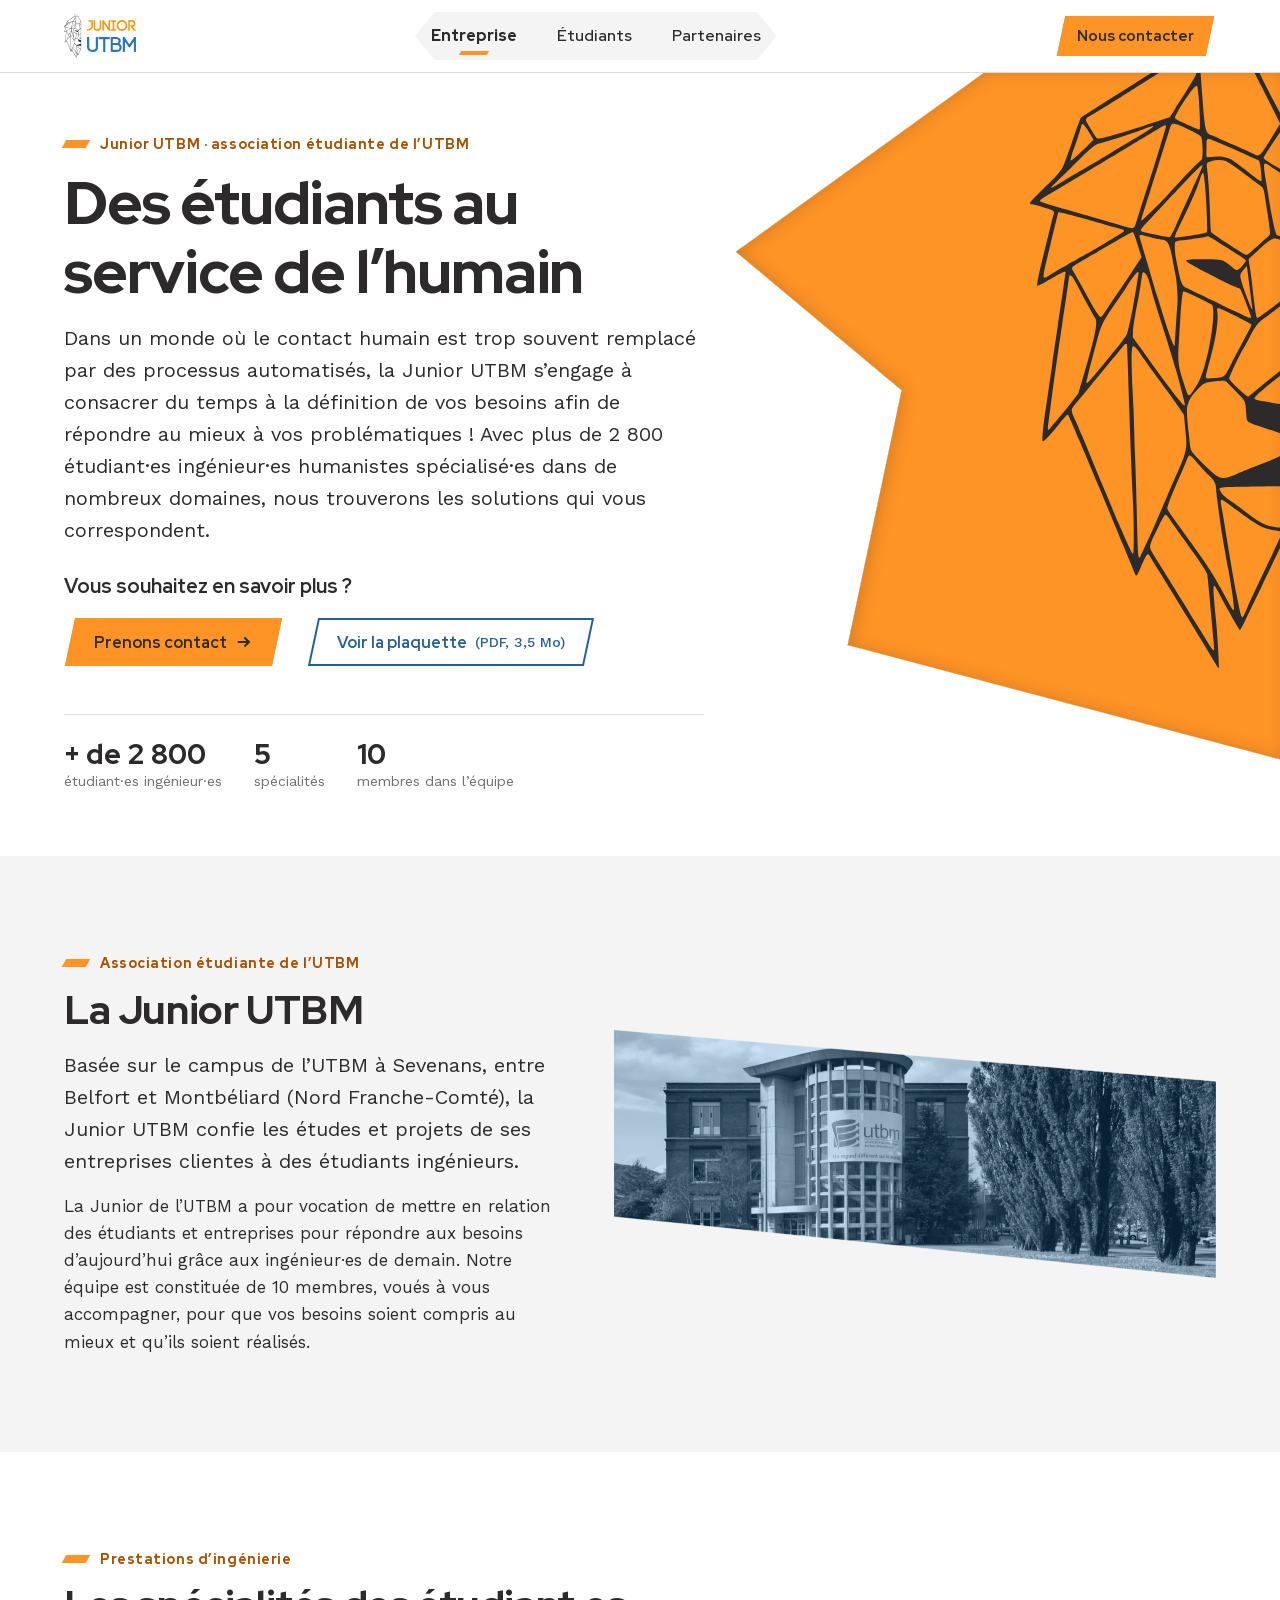
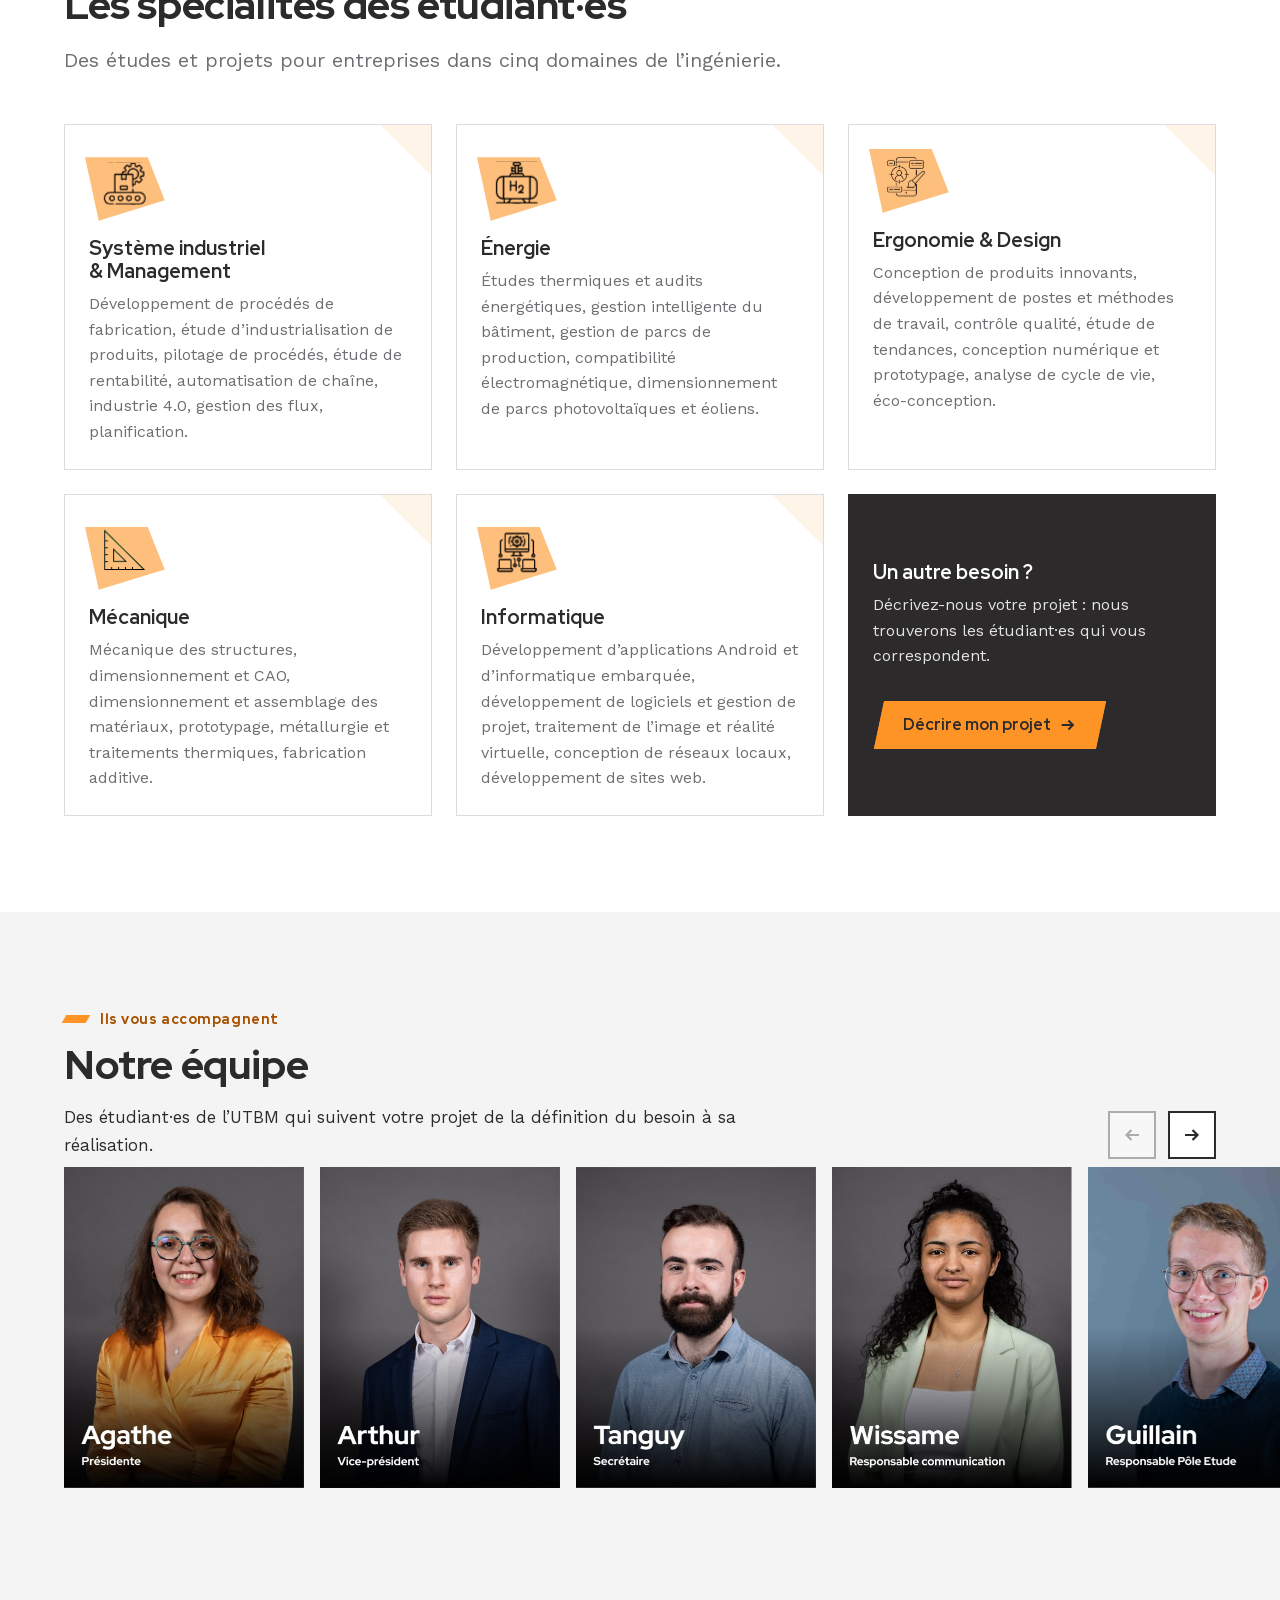
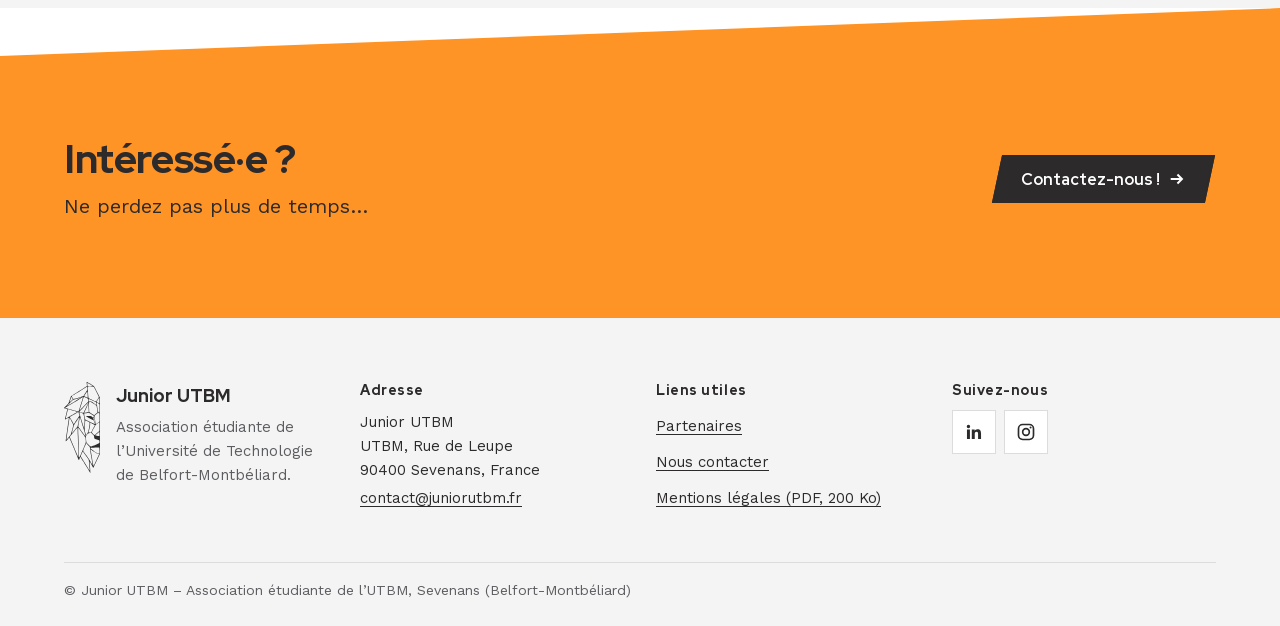
==== commit d41d5e91: "Replace WordPress export with hand-built static site Rebuild the five pages as plain HTML with one s" ====
--- a/index.html
+++ b/index.html
@@ -1,642 +1,266 @@
-<!DOCTYPE html>
-<html lang="fr-FR">
+<!doctype html>
+<html lang="fr">
 <head>
-	<meta charset="UTF-8">
-	<meta name="viewport" content="width=device-width, initial-scale=1">
-	<link rel="profile" href="https://gmpg.org/xfn/11">
-	<meta name="robots" content="index, follow, max-image-preview:large, max-snippet:-1, max-video-preview:-1">
-
-	<!-- This site is optimized with the Yoast SEO plugin v28.0 - https://yoast.com/product/yoast-seo-wordpress/ -->
-	<title>Home - Junior UTBM</title>
-	<link rel="canonical" href="https://juniorutbm.github.io/Website/">
-	<meta property="og:locale" content="fr_FR">
-	<meta property="og:type" content="website">
-	<meta property="og:title" content="Home - Junior UTBM">
-	<meta property="og:description" content="Des &eacute;tudiants au service de l&rsquo;humain Dans un monde o&ugrave; le contact humain est trop souvent remplac&eacute; par des processus automatis&eacute;s, la Junior UTBM s&rsquo;engage &agrave; consacrer du temps &agrave; la d&eacute;finition de vos besoins afin de r&eacute;pondre au mieux &agrave; vos probl&eacute;matiques ! Avec plus de 2800 &eacute;tudiant.es ing&eacute;nieur.es humanistes sp&eacute;cialis&eacute;.es dans de nombreux [&hellip;]">
-	<meta property="og:url" content="https://juniorutbm.github.io/Website/">
-	<meta property="og:site_name" content="Junior UTBM">
-	<meta property="article:modified_time" content="2026-03-15T12:01:35+00:00">
-	<meta property="og:image" content="https://juniorutbm.github.io/Website/wp-content/uploads/2022/03/Lionhead.svg">
-	<meta name="twitter:card" content="summary_large_image">
-	<script type="application/ld+json" class="yoast-schema-graph">{"@context":"https:\/\/schema.org","@graph":[{"@type":"WebPage","@id":"https:\/\/juniorutbm.github.io\/Website\/","url":"https:\/\/juniorutbm.github.io\/Website\/","name":"Home - Junior UTBM","isPartOf":{"@id":"https:\/\/juniorutbm.github.io\/Website\/#website"},"about":{"@id":"https:\/\/juniorutbm.github.io\/Website\/#organization"},"primaryImageOfPage":{"@id":"https:\/\/juniorutbm.github.io\/Website\/#primaryimage"},"image":{"@id":"https:\/\/juniorutbm.github.io\/Website\/#primaryimage"},"thumbnailUrl":"https:\/\/juniorutbm.github.io\/Website\/wp-content\/uploads\/2022\/03\/Lionhead.svg","datePublished":"2022-10-06T20:30:34+00:00","dateModified":"2026-03-15T12:01:35+00:00","breadcrumb":{"@id":"https:\/\/juniorutbm.github.io\/Website\/#breadcrumb"},"inLanguage":"fr-FR","potentialAction":[{"@type":"ReadAction","target":["https:\/\/juniorutbm.github.io\/Website\/"]}]},{"@type":"ImageObject","inLanguage":"fr-FR","@id":"https:\/\/juniorutbm.github.io\/Website\/#primaryimage","url":"https:\/\/juniorutbm.github.io\/Website\/wp-content\/uploads\/2022\/03\/Lionhead.svg","contentUrl":"https:\/\/juniorutbm.github.io\/Website\/wp-content\/uploads\/2022\/03\/Lionhead.svg"},{"@type":"BreadcrumbList","@id":"https:\/\/juniorutbm.github.io\/Website\/#breadcrumb","itemListElement":[{"@type":"ListItem","position":1,"name":"Accueil"}]},{"@type":"WebSite","@id":"https:\/\/juniorutbm.github.io\/Website\/#website","url":"https:\/\/juniorutbm.github.io\/Website\/","name":"Junior UTBM","description":"","publisher":{"@id":"https:\/\/juniorutbm.github.io\/Website\/#organization"},"potentialAction":[{"@type":"SearchAction","target":{"@type":"EntryPoint","urlTemplate":"https:\/\/juniorutbm.github.io\/Website\/?s={search_term_string}"},"query-input":{"@type":"PropertyValueSpecification","valueRequired":true,"valueName":"search_term_string"}}],"inLanguage":"fr-FR"},{"@type":"Organization","@id":"https:\/\/juniorutbm.github.io\/Website\/#organization","name":"Junior UTBM","url":"https:\/\/juniorutbm.github.io\/Website\/","logo":{"@type":"ImageObject","inLanguage":"fr-FR","@id":"https:\/\/juniorutbm.github.io\/Website\/#\/schema\/logo\/image\/","url":"https:\/\/juniorutbm.github.io\/Website\/wp-content\/uploads\/2022\/04\/logo.svg","contentUrl":"https:\/\/juniorutbm.github.io\/Website\/wp-content\/uploads\/2022\/04\/logo.svg","width":2395,"height":1454,"caption":"Junior UTBM"},"image":{"@id":"https:\/\/juniorutbm.github.io\/Website\/#\/schema\/logo\/image\/"}}]}</script>
-	<!-- / Yoast SEO plugin. -->
-
-
-<link rel="dns-prefetch" href="//www.googletagmanager.com">
-<style id="wp-img-auto-sizes-contain-inline-css">
-img:is([sizes=auto i],[sizes^="auto," i]){contain-intrinsic-size:3000px 1500px}
-/*# sourceURL=wp-img-auto-sizes-contain-inline-css */
-</style>
-<link rel="stylesheet" id="fluentform-elementor-widget-css" href="https://juniorutbm.github.io/Website/wp-content/plugins/fluentform/assets/css/fluent-forms-elementor-widget.css?ver=6.2.17" media="all">
-<style id="wp-emoji-styles-inline-css">
-
-	img.wp-smiley, img.emoji {
-		display: inline !important;
-		border: none !important;
-		box-shadow: none !important;
-		height: 1em !important;
-		width: 1em !important;
-		margin: 0 0.07em !important;
-		vertical-align: -0.1em !important;
-		background: none !important;
-		padding: 0 !important;
-	}
-/*# sourceURL=wp-emoji-styles-inline-css */
-</style>
-<link rel="stylesheet" id="visual-portfolio-loop-field-css" href="https://juniorutbm.github.io/Website/wp-content/plugins/visual-portfolio/build/assets/css/loop-field.css?ver=1794965889" media="all">
-<link rel="stylesheet" id="visual-portfolio-block-loop-filter-css" href="https://juniorutbm.github.io/Website/wp-content/plugins/visual-portfolio/build/gutenberg/blocks/loop-filter/style.css?ver=1794965889" media="all">
-<link rel="stylesheet" id="visual-portfolio-block-loop-pagination-css" href="https://juniorutbm.github.io/Website/wp-content/plugins/visual-portfolio/build/gutenberg/blocks/loop-pagination/style.css?ver=1794965889" media="all">
-<link rel="stylesheet" id="visual-portfolio-block-loop-carousel-css" href="https://juniorutbm.github.io/Website/wp-content/plugins/visual-portfolio/build/gutenberg/blocks/loop-carousel-nav/style.css?ver=1794965889" media="all">
-<link rel="stylesheet" id="visual-portfolio-block-loop-sort-css" href="https://juniorutbm.github.io/Website/wp-content/plugins/visual-portfolio/build/gutenberg/blocks/loop-sort/style.css?ver=1794965889" media="all">
-<link rel="stylesheet" id="visual-portfolio-block-loop-search-css" href="https://juniorutbm.github.io/Website/wp-content/plugins/visual-portfolio/build/gutenberg/blocks/loop-search/style.css?ver=1794965889" media="all">
-<link rel="stylesheet" id="visual-portfolio-block-item-template-css" href="https://juniorutbm.github.io/Website/wp-content/plugins/visual-portfolio/build/gutenberg/blocks/item-template/style.css?ver=1794965889" media="all">
-<style id="visual-portfolio-block-item-template-inline-css">
-@media (480px < width <= 782px){.wp-block-visual-portfolio-item-template:not(.vp-layout-auto-columns){--vp-layout-current-columns:min(var(--vp-layout-columns, 3), 2)}.wp-block-visual-portfolio-item-template.vp-has-tablet-gap{--vp-layout-gap:var(--vp-layout-gap-tablet)!important}.wp-block-visual-portfolio-item-template.vp-has-tablet-row-gap{--vp-layout-row-gap:var(--vp-layout-row-gap-tablet)!important}}@media (width <= 480px){.wp-block-visual-portfolio-item-template:not(.vp-layout-auto-columns){--vp-layout-current-columns:min(var(--vp-layout-columns, 3), 1)}.wp-block-visual-portfolio-item-template.vp-has-mobile-gap{--vp-layout-gap:var(--vp-layout-gap-mobile)!important}.wp-block-visual-portfolio-item-template.vp-has-mobile-row-gap{--vp-layout-row-gap:var(--vp-layout-row-gap-mobile)!important}}
-/*# sourceURL=visual-portfolio-block-item-template-inline-css */
-</style>
-<link rel="stylesheet" id="visual-portfolio-block-item-image-css" href="https://juniorutbm.github.io/Website/wp-content/plugins/visual-portfolio/build/gutenberg/blocks/item-image/style.css?ver=1794965889" media="all">
-<link rel="stylesheet" id="visual-portfolio-block-item-cover-css" href="https://juniorutbm.github.io/Website/wp-content/plugins/visual-portfolio/build/gutenberg/blocks/item-cover/style.css?ver=1794965889" media="all">
-<style id="visual-portfolio-block-item-cover-inline-css">
-@media (480px < width <= 782px){.wp-block-visual-portfolio-item-cover__inner.vp-has-tablet-gap{gap:var(--vp-gap-tablet)!important}}@media (width <= 480px){.wp-block-visual-portfolio-item-cover__inner.vp-has-mobile-gap{gap:var(--vp-gap-mobile)!important}}
-/*# sourceURL=visual-portfolio-block-item-cover-inline-css */
-</style>
-<link rel="stylesheet" id="visual-portfolio-block-item-title-css" href="https://juniorutbm.github.io/Website/wp-content/plugins/visual-portfolio/build/gutenberg/blocks/item-title/style.css?ver=1794965889" media="all">
-<link rel="stylesheet" id="visual-portfolio-block-item-description-css" href="https://juniorutbm.github.io/Website/wp-content/plugins/visual-portfolio/build/gutenberg/blocks/item-description/style.css?ver=1794965889" media="all">
-<link rel="stylesheet" id="visual-portfolio-block-item-categories-css" href="https://juniorutbm.github.io/Website/wp-content/plugins/visual-portfolio/build/gutenberg/blocks/item-categories/style.css?ver=1794965889" media="all">
-<link rel="stylesheet" id="visual-portfolio-block-item-author-css" href="https://juniorutbm.github.io/Website/wp-content/plugins/visual-portfolio/build/gutenberg/blocks/item-author/style.css?ver=1794965889" media="all">
-<link rel="stylesheet" id="visual-portfolio-block-item-date-css" href="https://juniorutbm.github.io/Website/wp-content/plugins/visual-portfolio/build/gutenberg/blocks/item-date/style.css?ver=1794965889" media="all">
-<link rel="stylesheet" id="visual-portfolio-block-item-meta-css" href="https://juniorutbm.github.io/Website/wp-content/plugins/visual-portfolio/build/gutenberg/blocks/item-meta/style.css?ver=1794965889" media="all">
-<link rel="stylesheet" id="visual-portfolio-block-item-read-more-css" href="https://juniorutbm.github.io/Website/wp-content/plugins/visual-portfolio/build/gutenberg/blocks/item-read-more/style.css?ver=1794965889" media="all">
-<style id="global-styles-inline-css">
-:root{--wp--preset--aspect-ratio--square: 1;--wp--preset--aspect-ratio--4-3: 4/3;--wp--preset--aspect-ratio--3-4: 3/4;--wp--preset--aspect-ratio--3-2: 3/2;--wp--preset--aspect-ratio--2-3: 2/3;--wp--preset--aspect-ratio--16-9: 16/9;--wp--preset--aspect-ratio--9-16: 9/16;--wp--preset--color--black: #000000;--wp--preset--color--cyan-bluish-gray: #abb8c3;--wp--preset--color--white: #ffffff;--wp--preset--color--pale-pink: #f78da7;--wp--preset--color--vivid-red: #cf2e2e;--wp--preset--color--luminous-vivid-orange: #ff6900;--wp--preset--color--luminous-vivid-amber: #fcb900;--wp--preset--color--light-green-cyan: #7bdcb5;--wp--preset--color--vivid-green-cyan: #00d084;--wp--preset--color--pale-cyan-blue: #8ed1fc;--wp--preset--color--vivid-cyan-blue: #0693e3;--wp--preset--color--vivid-purple: #9b51e0;--wp--preset--gradient--vivid-cyan-blue-to-vivid-purple: linear-gradient(135deg,rgb(6,147,227) 0%,rgb(155,81,224) 100%);--wp--preset--gradient--light-green-cyan-to-vivid-green-cyan: linear-gradient(135deg,rgb(122,220,180) 0%,rgb(0,208,130) 100%);--wp--preset--gradient--luminous-vivid-amber-to-luminous-vivid-orange: linear-gradient(135deg,rgb(252,185,0) 0%,rgb(255,105,0) 100%);--wp--preset--gradient--luminous-vivid-orange-to-vivid-red: linear-gradient(135deg,rgb(255,105,0) 0%,rgb(207,46,46) 100%);--wp--preset--gradient--very-light-gray-to-cyan-bluish-gray: linear-gradient(135deg,rgb(238,238,238) 0%,rgb(169,184,195) 100%);--wp--preset--gradient--cool-to-warm-spectrum: linear-gradient(135deg,rgb(74,234,220) 0%,rgb(151,120,209) 20%,rgb(207,42,186) 40%,rgb(238,44,130) 60%,rgb(251,105,98) 80%,rgb(254,248,76) 100%);--wp--preset--gradient--blush-light-purple: linear-gradient(135deg,rgb(255,206,236) 0%,rgb(152,150,240) 100%);--wp--preset--gradient--blush-bordeaux: linear-gradient(135deg,rgb(254,205,165) 0%,rgb(254,45,45) 50%,rgb(107,0,62) 100%);--wp--preset--gradient--luminous-dusk: linear-gradient(135deg,rgb(255,203,112) 0%,rgb(199,81,192) 50%,rgb(65,88,208) 100%);--wp--preset--gradient--pale-ocean: linear-gradient(135deg,rgb(255,245,203) 0%,rgb(182,227,212) 50%,rgb(51,167,181) 100%);--wp--preset--gradient--electric-grass: linear-gradient(135deg,rgb(202,248,128) 0%,rgb(113,206,126) 100%);--wp--preset--gradient--midnight: linear-gradient(135deg,rgb(2,3,129) 0%,rgb(40,116,252) 100%);--wp--preset--font-size--small: 13px;--wp--preset--font-size--medium: 20px;--wp--preset--font-size--large: 36px;--wp--preset--font-size--x-large: 42px;--wp--preset--spacing--20: 0.44rem;--wp--preset--spacing--30: 0.67rem;--wp--preset--spacing--40: 1rem;--wp--preset--spacing--50: 1.5rem;--wp--preset--spacing--60: 2.25rem;--wp--preset--spacing--70: 3.38rem;--wp--preset--spacing--80: 5.06rem;--wp--preset--shadow--natural: 6px 6px 9px rgba(0, 0, 0, 0.2);--wp--preset--shadow--deep: 12px 12px 50px rgba(0, 0, 0, 0.4);--wp--preset--shadow--sharp: 6px 6px 0px rgba(0, 0, 0, 0.2);--wp--preset--shadow--outlined: 6px 6px 0px -3px rgb(255, 255, 255), 6px 6px rgb(0, 0, 0);--wp--preset--shadow--crisp: 6px 6px 0px rgb(0, 0, 0);}.wp-block-button{--wp--preset--dimension--25: 25%;--wp--preset--dimension--50: 50%;--wp--preset--dimension--75: 75%;--wp--preset--dimension--100: 100%;}:root { --wp--style--global--content-size: 800px;--wp--style--global--wide-size: 1200px; }:where(body) { margin: 0; }.wp-site-blocks > .alignleft { float: left; margin-right: 2em; }.wp-site-blocks > .alignright { float: right; margin-left: 2em; }.wp-site-blocks > .aligncenter { justify-content: center; margin-left: auto; margin-right: auto; }:where(.wp-site-blocks) > * { margin-block-start: 24px; margin-block-end: 0; }:where(.wp-site-blocks) > :first-child { margin-block-start: 0; }:where(.wp-site-blocks) > :last-child { margin-block-end: 0; }:root { --wp--style--block-gap: 24px; }:root :where(.is-layout-flow) > :first-child{margin-block-start: 0;}:root :where(.is-layout-flow) > :last-child{margin-block-end: 0;}:root :where(.is-layout-flow) > *{margin-block-start: 24px;margin-block-end: 0;}:root :where(.is-layout-constrained) > :first-child{margin-block-start: 0;}:root :where(.is-layout-constrained) > :last-child{margin-block-end: 0;}:root :where(.is-layout-constrained) > *{margin-block-start: 24px;margin-block-end: 0;}:root :where(.is-layout-flex){gap: 24px;}:root :where(.is-layout-grid){gap: 24px;}.is-layout-flow > .alignleft{float: left;margin-inline-start: 0;margin-inline-end: 2em;}.is-layout-flow > .alignright{float: right;margin-inline-start: 2em;margin-inline-end: 0;}.is-layout-flow > .aligncenter{margin-left: auto !important;margin-right: auto !important;}.is-layout-constrained > .alignleft{float: left;margin-inline-start: 0;margin-inline-end: 2em;}.is-layout-constrained > .alignright{float: right;margin-inline-start: 2em;margin-inline-end: 0;}.is-layout-constrained > .aligncenter{margin-left: auto !important;margin-right: auto !important;}.is-layout-constrained > :where(:not(.alignleft):not(.alignright):not(.alignfull)){max-width: var(--wp--style--global--content-size);margin-left: auto !important;margin-right: auto !important;}.is-layout-constrained > .alignwide{max-width: var(--wp--style--global--wide-size);}body .is-layout-flex{display: flex;}.is-layout-flex{flex-wrap: wrap;align-items: center;}.is-layout-flex > :is(*, div){margin: 0;}body .is-layout-grid{display: grid;}.is-layout-grid > :is(*, div){margin: 0;}body{padding-top: 0px;padding-right: 0px;padding-bottom: 0px;padding-left: 0px;}:root :where(.wp-element-button, .wp-block-button__link){background-color: #32373c;border-width: 0;color: #fff;font-family: inherit;font-size: inherit;font-style: inherit;font-weight: inherit;letter-spacing: inherit;line-height: inherit;padding-top: calc(0.667em + 2px);padding-right: calc(1.333em + 2px);padding-bottom: calc(0.667em + 2px);padding-left: calc(1.333em + 2px);text-decoration: none;text-transform: inherit;}.has-black-color{color: var(--wp--preset--color--black) !important;}.has-cyan-bluish-gray-color{color: var(--wp--preset--color--cyan-bluish-gray) !important;}.has-white-color{color: var(--wp--preset--color--white) !important;}.has-pale-pink-color{color: var(--wp--preset--color--pale-pink) !important;}.has-vivid-red-color{color: var(--wp--preset--color--vivid-red) !important;}.has-luminous-vivid-orange-color{color: var(--wp--preset--color--luminous-vivid-orange) !important;}.has-luminous-vivid-amber-color{color: var(--wp--preset--color--luminous-vivid-amber) !important;}.has-light-green-cyan-color{color: var(--wp--preset--color--light-green-cyan) !important;}.has-vivid-green-cyan-color{color: var(--wp--preset--color--vivid-green-cyan) !important;}.has-pale-cyan-blue-color{color: var(--wp--preset--color--pale-cyan-blue) !important;}.has-vivid-cyan-blue-color{color: var(--wp--preset--color--vivid-cyan-blue) !important;}.has-vivid-purple-color{color: var(--wp--preset--color--vivid-purple) !important;}.has-black-background-color{background-color: var(--wp--preset--color--black) !important;}.has-cyan-bluish-gray-background-color{background-color: var(--wp--preset--color--cyan-bluish-gray) !important;}.has-white-background-color{background-color: var(--wp--preset--color--white) !important;}.has-pale-pink-background-color{background-color: var(--wp--preset--color--pale-pink) !important;}.has-vivid-red-background-color{background-color: var(--wp--preset--color--vivid-red) !important;}.has-luminous-vivid-orange-background-color{background-color: var(--wp--preset--color--luminous-vivid-orange) !important;}.has-luminous-vivid-amber-background-color{background-color: var(--wp--preset--color--luminous-vivid-amber) !important;}.has-light-green-cyan-background-color{background-color: var(--wp--preset--color--light-green-cyan) !important;}.has-vivid-green-cyan-background-color{background-color: var(--wp--preset--color--vivid-green-cyan) !important;}.has-pale-cyan-blue-background-color{background-color: var(--wp--preset--color--pale-cyan-blue) !important;}.has-vivid-cyan-blue-background-color{background-color: var(--wp--preset--color--vivid-cyan-blue) !important;}.has-vivid-purple-background-color{background-color: var(--wp--preset--color--vivid-purple) !important;}.has-black-border-color{border-color: var(--wp--preset--color--black) !important;}.has-cyan-bluish-gray-border-color{border-color: var(--wp--preset--color--cyan-bluish-gray) !important;}.has-white-border-color{border-color: var(--wp--preset--color--white) !important;}.has-pale-pink-border-color{border-color: var(--wp--preset--color--pale-pink) !important;}.has-vivid-red-border-color{border-color: var(--wp--preset--color--vivid-red) !important;}.has-luminous-vivid-orange-border-color{border-color: var(--wp--preset--color--luminous-vivid-orange) !important;}.has-luminous-vivid-amber-border-color{border-color: var(--wp--preset--color--luminous-vivid-amber) !important;}.has-light-green-cyan-border-color{border-color: var(--wp--preset--color--light-green-cyan) !important;}.has-vivid-green-cyan-border-color{border-color: var(--wp--preset--color--vivid-green-cyan) !important;}.has-pale-cyan-blue-border-color{border-color: var(--wp--preset--color--pale-cyan-blue) !important;}.has-vivid-cyan-blue-border-color{border-color: var(--wp--preset--color--vivid-cyan-blue) !important;}.has-vivid-purple-border-color{border-color: var(--wp--preset--color--vivid-purple) !important;}.has-vivid-cyan-blue-to-vivid-purple-gradient-background{background: var(--wp--preset--gradient--vivid-cyan-blue-to-vivid-purple) !important;}.has-light-green-cyan-to-vivid-green-cyan-gradient-background{background: var(--wp--preset--gradient--light-green-cyan-to-vivid-green-cyan) !important;}.has-luminous-vivid-amber-to-luminous-vivid-orange-gradient-background{background: var(--wp--preset--gradient--luminous-vivid-amber-to-luminous-vivid-orange) !important;}.has-luminous-vivid-orange-to-vivid-red-gradient-background{background: var(--wp--preset--gradient--luminous-vivid-orange-to-vivid-red) !important;}.has-very-light-gray-to-cyan-bluish-gray-gradient-background{background: var(--wp--preset--gradient--very-light-gray-to-cyan-bluish-gray) !important;}.has-cool-to-warm-spectrum-gradient-background{background: var(--wp--preset--gradient--cool-to-warm-spectrum) !important;}.has-blush-light-purple-gradient-background{background: var(--wp--preset--gradient--blush-light-purple) !important;}.has-blush-bordeaux-gradient-background{background: var(--wp--preset--gradient--blush-bordeaux) !important;}.has-luminous-dusk-gradient-background{background: var(--wp--preset--gradient--luminous-dusk) !important;}.has-pale-ocean-gradient-background{background: var(--wp--preset--gradient--pale-ocean) !important;}.has-electric-grass-gradient-background{background: var(--wp--preset--gradient--electric-grass) !important;}.has-midnight-gradient-background{background: var(--wp--preset--gradient--midnight) !important;}.has-small-font-size{font-size: var(--wp--preset--font-size--small) !important;}.has-medium-font-size{font-size: var(--wp--preset--font-size--medium) !important;}.has-large-font-size{font-size: var(--wp--preset--font-size--large) !important;}.has-x-large-font-size{font-size: var(--wp--preset--font-size--x-large) !important;}
-:root :where(.wp-block-icon svg){width: 24px;}
-:root :where(.wp-block-pullquote){font-size: 1.5em;line-height: 1.6;}
-/*# sourceURL=global-styles-inline-css */
-</style>
-<link rel="stylesheet" id="hello-elementor-css" href="https://juniorutbm.github.io/Website/wp-content/themes/hello-elementor/assets/css/reset.css?ver=3.5.2" media="all">
-<link rel="stylesheet" id="hello-elementor-theme-style-css" href="https://juniorutbm.github.io/Website/wp-content/themes/hello-elementor/assets/css/theme.css?ver=3.5.2" media="all">
-<link rel="stylesheet" id="hello-elementor-header-footer-css" href="https://juniorutbm.github.io/Website/wp-content/themes/hello-elementor/assets/css/header-footer.css?ver=3.5.2" media="all">
-<link rel="stylesheet" id="elementor-frontend-css" href="https://juniorutbm.github.io/Website/wp-content/plugins/elementor/assets/css/frontend.min.css?ver=4.4.1" media="all">
-<link rel="stylesheet" id="elementor-post-7-css" href="https://juniorutbm.github.io/Website/wp-content/uploads/elementor/css/post-7.css?ver=1795213234" media="all">
-<link rel="stylesheet" id="elementor-icons-css" href="https://juniorutbm.github.io/Website/wp-content/plugins/elementor/assets/lib/eicons/css/elementor-icons.min.css?ver=5.57.0" media="all">
-<link rel="stylesheet" id="widget-heading-css" href="https://juniorutbm.github.io/Website/wp-content/plugins/elementor/assets/css/widget-heading.min.css?ver=4.4.1" media="all">
-<link rel="stylesheet" id="swiper-css" href="https://juniorutbm.github.io/Website/wp-content/plugins/elementor/assets/lib/swiper/v8/css/swiper.css?ver=8.4.5" media="all">
-<link rel="stylesheet" id="e-swiper-css" href="https://juniorutbm.github.io/Website/wp-content/plugins/elementor/assets/css/conditionals/e-swiper.min.css?ver=4.4.1" media="all">
-<link rel="stylesheet" id="widget-image-css" href="https://juniorutbm.github.io/Website/wp-content/plugins/elementor/assets/css/widget-image.min.css?ver=4.4.1" media="all">
-<link rel="stylesheet" id="e-motion-fx-css" href="https://juniorutbm.github.io/Website/wp-content/plugins/elementor-pro/assets/css/modules/motion-fx.min.css?ver=4.4.1" media="all">
-<link rel="stylesheet" id="e-shapes-css" href="https://juniorutbm.github.io/Website/wp-content/plugins/elementor/assets/css/conditionals/shapes.min.css?ver=4.4.1" media="all">
-<link rel="stylesheet" id="e-animation-fadeInLeft-css" href="https://juniorutbm.github.io/Website/wp-content/plugins/elementor/assets/lib/animations/styles/fadeInLeft.min.css?ver=4.4.1" media="all">
-<link rel="stylesheet" id="e-animation-fadeInRight-css" href="https://juniorutbm.github.io/Website/wp-content/plugins/elementor/assets/lib/animations/styles/fadeInRight.min.css?ver=4.4.1" media="all">
-<link rel="stylesheet" id="widget-image-carousel-css" href="https://juniorutbm.github.io/Website/wp-content/plugins/elementor/assets/css/widget-image-carousel.min.css?ver=4.4.1" media="all">
-<link rel="stylesheet" id="elementor-post-1740-css" href="https://juniorutbm.github.io/Website/wp-content/uploads/elementor/css/post-1740.css?ver=1795213234" media="all">
-<link rel="stylesheet" id="elementor-gf-local-redhatdisplay-css" href="https://juniorutbm.github.io/Website/wp-content/uploads/elementor/google-fonts/css/redhatdisplay.css?ver=1742224108" media="all">
-<link rel="stylesheet" id="elementor-gf-local-worksans-css" href="https://juniorutbm.github.io/Website/wp-content/uploads/elementor/google-fonts/css/worksans.css?ver=1742224113" media="all">
-<link rel="stylesheet" id="elementor-gf-local-inter-css" href="https://juniorutbm.github.io/Website/wp-content/uploads/elementor/google-fonts/css/inter.css?ver=1742224126" media="all">
-<link rel="stylesheet" id="elementor-gf-local-roboto-css" href="https://juniorutbm.github.io/Website/wp-content/uploads/elementor/google-fonts/css/roboto.css?ver=1742224141" media="all">
-<script id="page-transitions-js" src="https://juniorutbm.github.io/Website/wp-content/plugins/elementor-pro/assets/js/page-transitions.min.js?ver=4.4.1"></script>
-
-<!-- Extrait de code de la balise Google (gtag.js) ajout&eacute; par Site Kit -->
-<!-- Extrait Google Analytics ajout&eacute; par Site Kit -->
-<script id="google_gtagjs-js" src="https://www.googletagmanager.com/gtag/js?id=GT-NSKNXBHC" async></script>
-<script id="google_gtagjs-js-after">
-window.dataLayer = window.dataLayer || [];function gtag(){dataLayer.push(arguments);}
-gtag("set","linker",{"domains":["junior.utbm.fr"]});
-gtag("js", new Date());
-gtag("set", "developer_id.dZTNiMT", true);
-gtag("config", "GT-NSKNXBHC");
-//# sourceURL=google_gtagjs-js-after
-</script>
-<script id="jquery-core-js" src="https://juniorutbm.github.io/Website/wp-includes/js/jquery/jquery.min.js?ver=3.7.1"></script>
-<script id="jquery-migrate-js" src="https://juniorutbm.github.io/Website/wp-includes/js/jquery/jquery-migrate.min.js?ver=3.4.1"></script>
-<meta name="generator" content="WordPress 7.1.5">
-<link rel="shortlink" href="https://juniorutbm.github.io/Website/">
-<meta name="generator" content="Site Kit by Google 1.182.0"><script type="text/javascript">
-/* <![CDATA[ */
-var VPData = {"version":"3.11.0","pro":false,"__":{"couldnt_retrieve_vp":"Couldn't retrieve Visual Portfolio ID.","loop_items_updated":"Gallery items updated.","pswp_close":"Fermer (\u00c9chap)","pswp_share":"Partager","pswp_fs":"Ouvrir\/fermer le plein \u00e9cran","pswp_zoom":"Zoomer\/d\u00e9zoomer","pswp_prev":"Pr\u00e9c\u00e9dent (fl\u00e8che gauche)","pswp_next":"Suivant (fl\u00e8che droite)","pswp_share_fb":"Partager sur Facebook","pswp_share_x":"X","pswp_share_li":"LinkedIn","pswp_share_pin":"L\u2019\u00e9pingler","pswp_download":"T\u00e9l\u00e9charger","fancybox_close":"Fermer","fancybox_next":"Suivant","fancybox_prev":"Pr\u00e9c\u00e9dent","fancybox_error":"Le contenu demand\u00e9 ne peut pas \u00eatre charg\u00e9. <br \/> Veuillez r\u00e9essayer ult\u00e9rieurement.","fancybox_play_start":"D\u00e9marrer le diaporama","fancybox_play_stop":"Mettre le diaporama en pause","fancybox_full_screen":"Plein \u00e9cran","fancybox_thumbs":"Miniatures","fancybox_download":"T\u00e9l\u00e9charger","fancybox_share":"Partager","fancybox_zoom":"Zoom"},"settingsPopupGallery":{"enable_on_wordpress_images":false,"vendor":"fancybox","deep_linking":false,"deep_linking_url_to_share_images":false,"show_arrows":true,"show_counter":true,"show_zoom_button":true,"show_fullscreen_button":true,"show_share_button":true,"show_close_button":true,"show_thumbs":true,"show_download_button":false,"show_slideshow":false,"click_to_zoom":true,"restore_focus":true,"loop":true,"load_next_pages":true},"screenSizes":[320,576,768,992,1200]};
-/* ]]> */
-</script>
-		<noscript>
-			<style type="text/css">
-				.vp-portfolio__preloader-wrap{display:none}.vp-portfolio__filter-wrap,.vp-portfolio__items-wrap,.vp-portfolio__pagination-wrap,.vp-portfolio__sort-wrap{opacity:1;visibility:visible}.vp-portfolio__item .vp-portfolio__item-img noscript+img,.vp-portfolio__thumbnails-wrap{display:none}
-			</style>
-		</noscript>
-		<meta name="generator" content="Elementor 4.4.1; features: additional_custom_breakpoints; settings: css_print_method-external, google_font-enabled, font_display-auto">
-			<style>
-				.e-con.e-parent:nth-of-type(n+4):not(.e-lazyloaded):not(.e-no-lazyload),
-				.e-con.e-parent:nth-of-type(n+4):not(.e-lazyloaded):not(.e-no-lazyload) * {
-					background-image: none !important;
-				}
-				@media screen and (max-height: 1024px) {
-					.e-con.e-parent:nth-of-type(n+3):not(.e-lazyloaded):not(.e-no-lazyload),
-					.e-con.e-parent:nth-of-type(n+3):not(.e-lazyloaded):not(.e-no-lazyload) * {
-						background-image: none !important;
-					}
-				}
-				@media screen and (max-height: 640px) {
-					.e-con.e-parent:nth-of-type(n+2):not(.e-lazyloaded):not(.e-no-lazyload),
-					.e-con.e-parent:nth-of-type(n+2):not(.e-lazyloaded):not(.e-no-lazyload) * {
-						background-image: none !important;
-					}
-				}
-			</style>
-					<style type="text/css">
-			/* If html does not have either class, do not show lazy loaded images. */
-			html:not(.vp-lazyload-enabled):not(.js) .vp-lazyload {
-				display: none;
-			}
-		</style>
-		<script>
-			document.documentElement.classList.add(
-				'vp-lazyload-enabled'
-			);
-		</script>
-		<link rel="icon" href="https://juniorutbm.github.io/Website/wp-content/uploads/2022/03/favicon.svg" sizes="32x32">
-<link rel="icon" href="https://juniorutbm.github.io/Website/wp-content/uploads/2022/03/favicon.svg" sizes="192x192">
-<link rel="apple-touch-icon" href="https://juniorutbm.github.io/Website/wp-content/uploads/2022/03/favicon.svg">
-<meta name="msapplication-TileImage" content="https://juniorutbm.github.io/Website/wp-content/uploads/2022/03/favicon.svg">
+  <meta charset="utf-8">
+  <meta name="viewport" content="width=device-width, initial-scale=1">
+  <title>Junior UTBM | Études d’ingénierie par des étudiants UTBM</title>
+  <meta name="description" content="Junior UTBM, association étudiante de l’UTBM à Sevenans (Belfort-Montbéliard) : études et prestations d’ingénierie réalisées par des étudiants ingénieurs.">
+  <link rel="canonical" href="https://junior.utbm.fr/">
+  <meta name="theme-color" content="#FE9326">
+  <link rel="icon" href="assets/img/favicon.svg" type="image/svg+xml">
+  <link rel="preload" href="assets/fonts/red-hat-display.woff2" as="font" type="font/woff2" crossorigin>
+  <link rel="stylesheet" href="assets/css/style.css">
+  <script src="assets/js/main.js" defer></script>
+
+  <meta property="og:type" content="website">
+  <meta property="og:site_name" content="Junior UTBM">
+  <meta property="og:locale" content="fr_FR">
+  <meta property="og:title" content="Junior UTBM | Études d’ingénierie par des étudiants UTBM">
+  <meta property="og:description" content="Junior UTBM, association étudiante de l’UTBM à Sevenans (Belfort-Montbéliard) : études et prestations d’ingénierie réalisées par des étudiants ingénieurs.">
+  <meta property="og:url" content="https://junior.utbm.fr/">
+  <meta property="og:image" content="https://junior.utbm.fr/assets/img/og-image.png">
+  <meta property="og:image:width" content="1200">
+  <meta property="og:image:height" content="630">
+  <meta property="og:image:alt" content="Junior UTBM : des étudiants ingénieurs de l’UTBM au service des entreprises">
+  <meta name="twitter:card" content="summary_large_image">
+
+  <script type="application/ld+json">
+{
+    "@context": "https://schema.org",
+    "@graph": [
+      {
+        "@type": "Organization",
+        "@id": "https://junior.utbm.fr/#organization",
+        "name": "Junior UTBM",
+        "url": "https://junior.utbm.fr/",
+        "logo": "https://junior.utbm.fr/assets/img/logo.svg",
+        "image": "https://junior.utbm.fr/assets/img/og-image.png",
+        "description": "Association étudiante de l’UTBM qui met en relation des étudiants ingénieurs et des entreprises pour des études et projets d’ingénierie.",
+        "email": "contact@juniorutbm.fr",
+        "address": {
+          "@type": "PostalAddress",
+          "streetAddress": "UTBM, Rue de Leupe",
+          "postalCode": "90400",
+          "addressLocality": "Sevenans",
+          "addressRegion": "Bourgogne-Franche-Comté",
+          "addressCountry": "FR"
+        },
+        "areaServed": "Nord Franche-Comté",
+        "sameAs": [
+          "https://www.linkedin.com/company/junior-utbm/",
+          "https://www.instagram.com/junior_utbm/"
+        ],
+        "parentOrganization": {
+          "@type": "CollegeOrUniversity",
+          "name": "Université de Technologie de Belfort-Montbéliard (UTBM)",
+          "url": "https://www.utbm.fr/"
+        },
+        "knowsAbout": [
+          "Système industriel",
+          "Industrie 4.0",
+          "Énergie",
+          "Photovoltaïque",
+          "Mécanique",
+          "CAO",
+          "Ergonomie",
+          "Design produit",
+          "Éco-conception",
+          "Informatique",
+          "Développement web",
+          "Développement logiciel"
+        ]
+      },
+      {
+        "@type": "WebSite",
+        "@id": "https://junior.utbm.fr/#website",
+        "url": "https://junior.utbm.fr/",
+        "name": "Junior UTBM",
+        "inLanguage": "fr-FR",
+        "publisher": {
+          "@id": "https://junior.utbm.fr/#organization"
+        }
+      }
+    ]
+  }
+  </script>
 </head>
-<body class="home wp-singular page-template-default page page-id-1740 wp-custom-logo wp-embed-responsive wp-theme-hello-elementor hello-elementor-default elementor-default elementor-kit-7 elementor-page elementor-page-1740">
-
-		<script>
-			(function($) {
-				if (!$) {
-					return;
-				}
-
-				// Previously we added this code on Elementor pages only,
-				// but sometimes Lightbox enabled globally and it still conflicting with our galleries.
-				// if (!$('.elementor-page').length) {
-				//     return;
-				// }
-
-				function addDataAttribute($items) {
-					$items.find('.vp-portfolio__item a:not([data-elementor-open-lightbox])').each(function () {
-						if (/\.(png|jpe?g|gif|svg|webp)(\?.*)?$/i.test(this.href)) {
-							this.dataset.elementorOpenLightbox = 'no';
-						}
-					});
-				}
-
-				$(document).on('init.vpf', function(event, vpObject) {
-					if ('vpf' !== event.namespace) {
-						return;
-					}
-
-					addDataAttribute(vpObject.$item);
-				});
-				$(document).on('addItems.vpf', function(event, vpObject, $items) {
-					if ('vpf' !== event.namespace) {
-						return;
-					}
-
-					addDataAttribute($items);
-				});
-			})(window.jQuery);
-		</script>
-				<e-page-transition class="e-page-transition--entering" exclude="^https\:\/\/junior\.utbm\.fr\/wp\-admin\/">
-					</e-page-transition>
-		
-<a class="skip-link screen-reader-text" href="#content">Aller au contenu</a>
-
-
-<main id="content" class="site-main post-1740 page type-page status-publish hentry">
-
-	
-	<div class="page-content">
-				<div data-elementor-type="wp-post" data-elementor-id="1740" class="elementor elementor-1740" data-elementor-post-type="page">
-				<div class="elementor-element elementor-element-f63342e e-con-full e-flex e-con e-parent" data-id="f63342e" data-element_type="container" data-e-type="container">
-				<div class="elementor-element elementor-element-77928c3 elementor-widget elementor-widget-template" data-id="77928c3" data-element_type="widget" data-e-type="widget" data-widget_type="template.default">
-				<div class="elementor-widget-container">
-							<div class="elementor-template">
-					<div data-elementor-type="container" data-elementor-id="2059" class="elementor elementor-2059" data-elementor-post-type="elementor_library">
-				<div class="elementor-element elementor-element-166202d0 elementor-hidden-mobile e-flex e-con-boxed e-con e-parent" data-id="166202d0" data-element_type="container" data-e-type="container" data-settings='{"position":"fixed"}'>
-					<div class="e-con-inner">
-		<nav class="elementor-element elementor-element-46ffdb9c e-con-full navigation e-flex e-con e-parent" data-id="46ffdb9c" data-element_type="container" data-e-type="container" data-settings='{"background_background":"classic"}'>
-				<div class="elementor-element elementor-element-7cd0451a elementor-widget__width-initial elementor-widget elementor-widget-image" data-id="7cd0451a" data-element_type="widget" data-e-type="widget" data-widget_type="image.default">
-				<div class="elementor-widget-container">
-															<img fetchpriority="high" decoding="async" width="3816" height="3000" src="https://juniorutbm.github.io/Website/wp-content/uploads/2022/12/JuniorUTBM-Logotype.png" class="attachment-full size-full wp-image-2272" alt="" srcset="https://juniorutbm.github.io/Website/wp-content/uploads/2022/12/JuniorUTBM-Logotype.png 3816w, https://juniorutbm.github.io/Website/wp-content/uploads/2022/12/JuniorUTBM-Logotype-300x236.png 300w, https://juniorutbm.github.io/Website/wp-content/uploads/2022/12/JuniorUTBM-Logotype-1024x805.png 1024w, https://juniorutbm.github.io/Website/wp-content/uploads/2022/12/JuniorUTBM-Logotype-768x604.png 768w, https://juniorutbm.github.io/Website/wp-content/uploads/2022/12/JuniorUTBM-Logotype-1536x1208.png 1536w, https://juniorutbm.github.io/Website/wp-content/uploads/2022/12/JuniorUTBM-Logotype-2048x1610.png 2048w, https://juniorutbm.github.io/Website/wp-content/uploads/2022/12/JuniorUTBM-Logotype-500x393.png 500w, https://juniorutbm.github.io/Website/wp-content/uploads/2022/12/JuniorUTBM-Logotype-800x629.png 800w, https://juniorutbm.github.io/Website/wp-content/uploads/2022/12/JuniorUTBM-Logotype-1280x1006.png 1280w, https://juniorutbm.github.io/Website/wp-content/uploads/2022/12/JuniorUTBM-Logotype-1920x1509.png 1920w" sizes="(max-width: 3816px) 100vw, 3816px">															</div>
-				</div>
-				<div class="elementor-element elementor-element-37a4fc96 elementor-widget__width-initial elementor-nav-menu--dropdown-none elementor-nav-menu__align-center elementor-widget elementor-widget-nav-menu" data-id="37a4fc96" data-element_type="widget" data-e-type="widget" data-settings='{"toggle_icon_hover_animation":"pulse","layout":"horizontal","submenu_icon":{"value":"&lt;i class=\"fas fa-caret-down\" aria-hidden=\"true\"&gt;&lt;\/i&gt;","library":"fa-solid"}}' data-widget_type="nav-menu.default">
-				<div class="elementor-widget-container">
-								<nav aria-label="Menu" class="elementor-nav-menu--main elementor-nav-menu__container elementor-nav-menu--layout-horizontal e--pointer-none">
-				<ul id="menu-1-37a4fc96" class="elementor-nav-menu"><li class="menu-item menu-item-type-post_type menu-item-object-page menu-item-home current-menu-item page_item page-item-1740 current_page_item menu-item-1742"><a href="https://juniorutbm.github.io/Website/" aria-current="page" class="elementor-item elementor-item-active">Entreprise</a></li>
-<li class="menu-item menu-item-type-post_type menu-item-object-page menu-item-491"><a href="https://juniorutbm.github.io/Website/etudiants/" class="elementor-item">Etudiants</a></li>
-</ul>			</nav>
-						<nav class="elementor-nav-menu--dropdown elementor-nav-menu__container" aria-hidden="true">
-				<ul id="menu-2-37a4fc96" class="elementor-nav-menu"><li class="menu-item menu-item-type-post_type menu-item-object-page menu-item-home current-menu-item page_item page-item-1740 current_page_item menu-item-1742"><a href="https://juniorutbm.github.io/Website/" aria-current="page" class="elementor-item elementor-item-active" tabindex="-1">Entreprise</a></li>
-<li class="menu-item menu-item-type-post_type menu-item-object-page menu-item-491"><a href="https://juniorutbm.github.io/Website/etudiants/" class="elementor-item" tabindex="-1">Etudiants</a></li>
-</ul>			</nav>
-						</div>
-				</div>
-				</nav>
-					</div>
-				</div>
-				</div>
-				</div>
-						</div>
-				</div>
-				</div>
-		<div class="elementor-element elementor-element-4905b9c e-con-full e-flex e-con e-parent" data-id="4905b9c" data-element_type="container" data-e-type="container">
-				<div class="elementor-element elementor-element-e8bdef3 elementor-widget elementor-widget-template" data-id="e8bdef3" data-element_type="widget" data-e-type="widget" data-widget_type="template.default">
-				<div class="elementor-widget-container">
-							<div class="elementor-template">
-					<div data-elementor-type="container" data-elementor-id="2055" class="elementor elementor-2055" data-elementor-post-type="elementor_library">
-				<div class="elementor-element elementor-element-52960908 e-con-full elementor-hidden-desktop elementor-hidden-tablet e-flex e-con e-parent" data-id="52960908" data-element_type="container" data-e-type="container" data-settings='{"position":"fixed","background_background":"classic"}'>
-				<div class="elementor-element elementor-element-2bfab9a1 elementor-widget__width-initial elementor-widget elementor-widget-image" data-id="2bfab9a1" data-element_type="widget" data-e-type="widget" data-widget_type="image.default">
-				<div class="elementor-widget-container">
-															<img decoding="async" width="2395" height="1454" src="https://juniorutbm.github.io/Website/wp-content/uploads/2022/04/logo.svg" class="attachment-full size-full wp-image-498" alt="">															</div>
-				</div>
-				<div class="elementor-element elementor-element-66a00a5c elementor-widget__width-initial elementor-nav-menu--dropdown-mobile elementor-nav-menu__align-center elementor-nav-menu--stretch elementor-nav-menu__text-align-aside elementor-nav-menu--toggle elementor-nav-menu--burger elementor-widget elementor-widget-nav-menu" data-id="66a00a5c" data-element_type="widget" data-e-type="widget" data-settings='{"full_width":"stretch","toggle_icon_hover_animation":"pulse","layout":"horizontal","submenu_icon":{"value":"&lt;i class=\"fas fa-caret-down\" aria-hidden=\"true\"&gt;&lt;\/i&gt;","library":"fa-solid"},"toggle":"burger"}' data-widget_type="nav-menu.default">
-				<div class="elementor-widget-container">
-								<nav aria-label="Menu" class="elementor-nav-menu--main elementor-nav-menu__container elementor-nav-menu--layout-horizontal e--pointer-none">
-				<ul id="menu-1-66a00a5c" class="elementor-nav-menu"><li class="menu-item menu-item-type-post_type menu-item-object-page menu-item-home current-menu-item page_item page-item-1740 current_page_item menu-item-1742"><a href="https://juniorutbm.github.io/Website/" aria-current="page" class="elementor-item elementor-item-active">Entreprise</a></li>
-<li class="menu-item menu-item-type-post_type menu-item-object-page menu-item-491"><a href="https://juniorutbm.github.io/Website/etudiants/" class="elementor-item">Etudiants</a></li>
-</ul>			</nav>
-					<div class="elementor-menu-toggle" role="button" tabindex="0" aria-label="Permuter le menu" aria-expanded="false">
-			<i aria-hidden="true" role="presentation" class="elementor-menu-toggle__icon--open elementor-animation-pulse eicon-menu-bar"></i><i aria-hidden="true" role="presentation" class="elementor-menu-toggle__icon--close elementor-animation-pulse eicon-close"></i>		</div>
-					<nav class="elementor-nav-menu--dropdown elementor-nav-menu__container" aria-hidden="true">
-				<ul id="menu-2-66a00a5c" class="elementor-nav-menu"><li class="menu-item menu-item-type-post_type menu-item-object-page menu-item-home current-menu-item page_item page-item-1740 current_page_item menu-item-1742"><a href="https://juniorutbm.github.io/Website/" aria-current="page" class="elementor-item elementor-item-active" tabindex="-1">Entreprise</a></li>
-<li class="menu-item menu-item-type-post_type menu-item-object-page menu-item-491"><a href="https://juniorutbm.github.io/Website/etudiants/" class="elementor-item" tabindex="-1">Etudiants</a></li>
-</ul>			</nav>
-						</div>
-				</div>
-				</div>
-				</div>
-				</div>
-						</div>
-				</div>
-				</div>
-		<div class="elementor-element elementor-element-648fe2c e-flex e-con-boxed e-con e-parent" data-id="648fe2c" data-element_type="container" data-e-type="container">
-					<div class="e-con-inner">
-		<div class="elementor-element elementor-element-7c12f91 e-con-full e-flex e-con e-child" data-id="7c12f91" data-element_type="container" data-e-type="container" data-settings='{"background_background":"slideshow","background_slideshow_slide_transition":"slide_left","background_slideshow_gallery":[],"background_slideshow_loop":"yes","background_slideshow_slide_duration":5000,"background_slideshow_transition_duration":500}'>
-				<div class="elementor-element elementor-element-4762f48 elementor-widget elementor-widget-heading" data-id="4762f48" data-element_type="widget" data-e-type="widget" data-widget_type="heading.default">
-				<div class="elementor-widget-container">
-					<h2 class="elementor-heading-title elementor-size-default">Des &eacute;tudiants au service de l&rsquo;humain</h2>				</div>
-				</div>
-				<div class="elementor-element elementor-element-d1c287d elementor-widget elementor-widget-heading" data-id="d1c287d" data-element_type="widget" data-e-type="widget" data-widget_type="heading.default">
-				<div class="elementor-widget-container">
-					<p class="elementor-heading-title elementor-size-small">Dans un monde o&ugrave; le contact humain est trop souvent remplac&eacute; par des processus automatis&eacute;s, la Junior UTBM s&rsquo;engage &agrave; consacrer du temps &agrave; la d&eacute;finition de vos besoins afin de r&eacute;pondre au mieux &agrave; vos  probl&eacute;matiques !
-Avec plus de  2800 &eacute;tudiant.es ing&eacute;nieur.es humanistes sp&eacute;cialis&eacute;.es dans de nombreux domaines, nous trouverons les solutions qui vous correspondent.  </p>				</div>
-				</div>
-				<div class="elementor-element elementor-element-a79aa46 elementor-widget elementor-widget-heading" data-id="a79aa46" data-element_type="widget" data-e-type="widget" data-widget_type="heading.default">
-				<div class="elementor-widget-container">
-					<p class="elementor-heading-title elementor-size-default">Vous souhaitez en savoir plus ? </p>				</div>
-				</div>
-		<div class="elementor-element elementor-element-ec292b3 e-con-full e-flex e-con e-child" data-id="ec292b3" data-element_type="container" data-e-type="container">
-				<div class="elementor-element elementor-element-c0344d1 elementor-widget elementor-widget-html" data-id="c0344d1" data-element_type="widget" data-e-type="widget" data-widget_type="html.default">
-				<div class="elementor-widget-container">
-					<a href="https://juniorutbm.github.io/Website/contact/" class="link">
-    <button class="blue-custom" id="contact-landing">
-    Prenons contact
-</button>
-</a>				</div>
-				</div>
-				<div class="elementor-element elementor-element-4a78eac elementor-widget elementor-widget-html" data-id="4a78eac" data-element_type="widget" data-e-type="widget" data-widget_type="html.default">
-				<div class="elementor-widget-container">
-					<a href="https://juniorutbm.github.io/Website/wp-content/uploads/2022/12/JUNIOR-UTBM-2.pdf">
-<button class="blue-custom" id="more">
-    Voir la plaquette
-</button>
-</a>				</div>
-				</div>
-				</div>
-				</div>
-				<div class="elementor-element elementor-element-7a26193 elementor-absolute elementor-widget-mobile__width-initial elementor-widget elementor-widget-image" data-id="7a26193" data-element_type="widget" data-e-type="widget" data-settings='{"_position":"absolute"}' data-widget_type="image.default">
-				<div class="elementor-widget-container">
-															<img decoding="async" src="https://juniorutbm.github.io/Website/wp-content/uploads/2022/03/Lionhead.svg" class="attachment-full size-full wp-image-46" alt="">															</div>
-				</div>
-					</div>
-				</div>
-		<div class="elementor-element elementor-element-9d6c4a1 e-con-full e-flex e-con e-parent" data-id="9d6c4a1" data-element_type="container" data-e-type="container">
-				<div class="elementor-element elementor-element-2157003 e-transform elementor-widget__width-inherit elementor-widget elementor-widget-image" data-id="2157003" data-element_type="widget" data-e-type="widget" data-settings='{"motion_fx_translateY_effect":"yes","motion_fx_translateY_speed":{"unit":"px","size":3,"sizes":[]},"motion_fx_opacity_effect":"yes","motion_fx_opacity_range":{"unit":"%","size":"","sizes":{"start":0,"end":45}},"_transform_skewX_effect":{"unit":"px","size":0,"sizes":[]},"motion_fx_opacity_level":{"unit":"px","size":15,"sizes":[]},"motion_fx_motion_fx_scrolling":"yes","motion_fx_devices":["desktop","tablet"],"motion_fx_translateY_affectedRange":{"unit":"%","size":"","sizes":{"start":0,"end":100}},"motion_fx_opacity_direction":"out-in","_transform_skewX_effect_tablet":{"unit":"deg","size":"","sizes":[]},"_transform_skewX_effect_mobile":{"unit":"deg","size":"","sizes":[]},"_transform_skewY_effect":{"unit":"px","size":"","sizes":[]},"_transform_skewY_effect_tablet":{"unit":"deg","size":"","sizes":[]},"_transform_skewY_effect_mobile":{"unit":"deg","size":"","sizes":[]}}' data-widget_type="image.default">
-				<div class="elementor-widget-container">
-															<img decoding="async" width="1920" height="793" src="https://juniorutbm.github.io/Website/wp-content/uploads/2022/03/imgUtbm.png" class="attachment-full size-full wp-image-258" alt="" srcset="https://juniorutbm.github.io/Website/wp-content/uploads/2022/03/imgUtbm.png 1920w, https://juniorutbm.github.io/Website/wp-content/uploads/2022/03/imgUtbm-300x124.png 300w, https://juniorutbm.github.io/Website/wp-content/uploads/2022/03/imgUtbm-1024x423.png 1024w, https://juniorutbm.github.io/Website/wp-content/uploads/2022/03/imgUtbm-768x317.png 768w, https://juniorutbm.github.io/Website/wp-content/uploads/2022/03/imgUtbm-1536x634.png 1536w" sizes="(max-width: 1920px) 100vw, 1920px">															</div>
-				</div>
-				</div>
-		<div class="elementor-element elementor-element-66bdb5e e-flex e-con-boxed e-con e-parent" data-id="66bdb5e" data-element_type="container" data-e-type="container">
-					<div class="e-con-inner">
-				<div class="elementor-element elementor-element-480d884 elementor-widget elementor-widget-heading" data-id="480d884" data-element_type="widget" data-e-type="widget" data-widget_type="heading.default">
-				<div class="elementor-widget-container">
-					<h2 class="elementor-heading-title elementor-size-default">La Junior UTBM</h2>				</div>
-				</div>
-				<div class="elementor-element elementor-element-ba9d248 elementor-widget-mobile__width-initial elementor-widget elementor-widget-heading" data-id="ba9d248" data-element_type="widget" data-e-type="widget" data-widget_type="heading.default">
-				<div class="elementor-widget-container">
-					<h2 class="elementor-heading-title elementor-size-default">La Junior de l&rsquo;UTBM a pour vocation de mettre en relation des &eacute;tudiants et entreprises pour r&eacute;pondre aux besoins d&rsquo;aujourd&rsquo;hui gr&acirc;ce aux ing&eacute;nieur.es de demain.
-Notre &eacute;quipe est constitu&eacute;e de 10 membres, vou&eacute;s &agrave; vous accompagner, pour que vos besoins soient compris au mieux et qu&rsquo;ils soient r&eacute;alis&eacute;s.</h2>				</div>
-				</div>
-					</div>
-				</div>
-		<div class="elementor-element elementor-element-93f309c e-con-full e-flex e-con e-parent" data-id="93f309c" data-element_type="container" data-e-type="container" data-settings='{"background_background":"classic","shape_divider_bottom":"pyramids"}'>
-				<div class="elementor-shape elementor-shape-bottom" aria-hidden="true" data-negative="false">
-			<svg xmlns="http://www.w3.org/2000/svg" viewbox="0 0 1000 100" preserveaspectratio="none">
-	<path class="elementor-shape-fill" d="M761.9,44.1L643.1,27.2L333.8,98L0,3.8V0l1000,0v3.9"></path>
-</svg>		</div>
-				<div class="elementor-element elementor-element-25fd17b elementor-widget elementor-widget-heading" data-id="25fd17b" data-element_type="widget" data-e-type="widget" data-widget_type="heading.default">
-				<div class="elementor-widget-container">
-					<h2 class="elementor-heading-title elementor-size-default">Les sp&eacute;cialit&eacute;s des &eacute;tudiant.es</h2>				</div>
-				</div>
-				</div>
-		<div class="elementor-element elementor-element-144ec35 e-flex e-con-boxed e-con e-parent" data-id="144ec35" data-element_type="container" data-e-type="container" data-settings='{"background_background":"classic"}'>
-					<div class="e-con-inner">
-		<div class="elementor-element elementor-element-d801013 e-flex e-con-boxed e-con e-child" data-id="d801013" data-element_type="container" data-e-type="container">
-					<div class="e-con-inner">
-		<div class="elementor-element elementor-element-49738f1 e-con-full e-flex e-con e-child" data-id="49738f1" data-element_type="container" data-e-type="container">
-		<div class="elementor-element elementor-element-5b31259 e-flex e-con-boxed e-con e-child" data-id="5b31259" data-element_type="container" data-e-type="container">
-					<div class="e-con-inner">
-		<div class="elementor-element elementor-element-7b6b5ed e-con-full e-flex e-con e-child" data-id="7b6b5ed" data-element_type="container" data-e-type="container">
-				<div class="elementor-element elementor-element-ec9e439 elementor-widget__width-initial animated-fast elementor-invisible elementor-widget elementor-widget-image" data-id="ec9e439" data-element_type="widget" data-e-type="widget" data-settings='{"_animation":"fadeInLeft","_animation_mobile":"none"}' data-widget_type="image.default">
-				<div class="elementor-widget-container">
-															<img loading="lazy" decoding="async" width="157" height="141" src="https://juniorutbm.github.io/Website/wp-content/uploads/2022/05/IMSI.svg" class="attachment-large size-large wp-image-932" alt="">															</div>
-				</div>
-				<div class="elementor-element elementor-element-62ec69e animated-fast elementor-invisible elementor-widget elementor-widget-heading" data-id="62ec69e" data-element_type="widget" data-e-type="widget" data-settings='{"_animation":"fadeInLeft","_animation_mobile":"none"}' data-widget_type="heading.default">
-				<div class="elementor-widget-container">
-					<h2 class="elementor-heading-title elementor-size-default">Syst&egrave;me industriel &amp; Management</h2>				</div>
-				</div>
-				</div>
-				<div class="elementor-element elementor-element-3952236 animated-fast elementor-invisible elementor-widget elementor-widget-heading" data-id="3952236" data-element_type="widget" data-e-type="widget" data-settings='{"_animation":"fadeInLeft","_animation_delay":0,"_animation_mobile":"none"}' data-widget_type="heading.default">
-				<div class="elementor-widget-container">
-					<p class="elementor-heading-title elementor-size-default">D&eacute;veloppement de proc&eacute;d&eacute; de fabrication, &eacute;tude d'industrialisation de produits, pilotage de proc&eacute;d&eacute;, &eacute;tude de rentabilit&eacute;, automatisation de cha&icirc;ne, industrie 4.0, gestion des flux, planification</p>				</div>
-				</div>
-					</div>
-				</div>
-		<div class="elementor-element elementor-element-cb61872 e-flex e-con-boxed e-con e-child" data-id="cb61872" data-element_type="container" data-e-type="container">
-					<div class="e-con-inner">
-		<div class="elementor-element elementor-element-8f139af e-flex e-con-boxed e-con e-child" data-id="8f139af" data-element_type="container" data-e-type="container">
-					<div class="e-con-inner">
-				<div class="elementor-element elementor-element-dadc9b3 elementor-widget__width-initial animated-fast elementor-invisible elementor-widget elementor-widget-image" data-id="dadc9b3" data-element_type="widget" data-e-type="widget" data-settings='{"_animation":"fadeInLeft","_animation_mobile":"none"}' data-widget_type="image.default">
-				<div class="elementor-widget-container">
-															<img loading="lazy" decoding="async" width="157" height="141" src="https://juniorutbm.github.io/Website/wp-content/uploads/2022/05/energye.svg" class="attachment-large size-large wp-image-930" alt="">															</div>
-				</div>
-				<div class="elementor-element elementor-element-1b901e9 animated-fast elementor-invisible elementor-widget elementor-widget-heading" data-id="1b901e9" data-element_type="widget" data-e-type="widget" data-settings='{"_animation":"fadeInLeft","_animation_mobile":"none"}' data-widget_type="heading.default">
-				<div class="elementor-widget-container">
-					<h2 class="elementor-heading-title elementor-size-default">Energie</h2>				</div>
-				</div>
-					</div>
-				</div>
-				<div class="elementor-element elementor-element-3df577f animated-fast elementor-invisible elementor-widget elementor-widget-heading" data-id="3df577f" data-element_type="widget" data-e-type="widget" data-settings='{"_animation":"fadeInLeft","_animation_delay":0,"_animation_mobile":"none"}' data-widget_type="heading.default">
-				<div class="elementor-widget-container">
-					<p class="elementor-heading-title elementor-size-default">&Eacute;tudes thermiques et audits &eacute;nerg&eacute;tiques, gestion intelligente du b&acirc;timent, gestion de parcs de production, compatibilit&eacute; &eacute;lectromagn&eacute;tique. Dimensionnement de parcs photovolta&iuml;ques, &eacute;oliens</p>				</div>
-				</div>
-					</div>
-				</div>
-				</div>
-		<div class="elementor-element elementor-element-cd10e5d e-con-full e-flex e-con e-child" data-id="cd10e5d" data-element_type="container" data-e-type="container">
-		<div class="elementor-element elementor-element-e4cd202 e-flex e-con-boxed e-con e-child" data-id="e4cd202" data-element_type="container" data-e-type="container" data-settings='{"animation":"none"}'>
-					<div class="e-con-inner">
-		<div class="elementor-element elementor-element-7789eab e-con-full e-flex e-con e-child" data-id="7789eab" data-element_type="container" data-e-type="container">
-				<div class="elementor-element elementor-element-2fba457 elementor-widget__width-initial animated-fast elementor-invisible elementor-widget elementor-widget-image" data-id="2fba457" data-element_type="widget" data-e-type="widget" data-settings='{"_animation":"fadeInRight","_animation_mobile":"none"}' data-widget_type="image.default">
-				<div class="elementor-widget-container">
-															<img loading="lazy" decoding="async" width="157" height="125" src="https://juniorutbm.github.io/Website/wp-content/uploads/2022/05/edim.svg" class="attachment-large size-large wp-image-927" alt="">															</div>
-				</div>
-				<div class="elementor-element elementor-element-e8f6436 animated-fast elementor-invisible elementor-widget elementor-widget-heading" data-id="e8f6436" data-element_type="widget" data-e-type="widget" data-settings='{"_animation":"fadeInRight","_animation_mobile":"none"}' data-widget_type="heading.default">
-				<div class="elementor-widget-container">
-					<h2 class="elementor-heading-title elementor-size-default">Ergonomie &amp; Design</h2>				</div>
-				</div>
-				</div>
-				<div class="elementor-element elementor-element-ce68ca1 animated-fast elementor-invisible elementor-widget elementor-widget-heading" data-id="ce68ca1" data-element_type="widget" data-e-type="widget" data-settings='{"_animation":"fadeInRight","_animation_delay":0,"_animation_mobile":"none"}' data-widget_type="heading.default">
-				<div class="elementor-widget-container">
-					<p class="elementor-heading-title elementor-size-default">Conception de produits innovants, d&eacute;veloppement de postes et m&eacute;thodes de travail, controle qualit&eacute;, &eacute;tude de tendance, conception num&eacute;rique et prototypage, analyse de cycle de vie, &eacute;co-conception</p>				</div>
-				</div>
-					</div>
-				</div>
-		<div class="elementor-element elementor-element-f2ed2fa e-flex e-con-boxed e-con e-child" data-id="f2ed2fa" data-element_type="container" data-e-type="container">
-					<div class="e-con-inner">
-		<div class="elementor-element elementor-element-a18d353 e-flex e-con-boxed e-con e-child" data-id="a18d353" data-element_type="container" data-e-type="container">
-					<div class="e-con-inner">
-				<div class="elementor-element elementor-element-78852c5 elementor-widget__width-initial animated-fast elementor-invisible elementor-widget elementor-widget-image" data-id="78852c5" data-element_type="widget" data-e-type="widget" data-settings='{"_animation":"fadeInRight","_animation_mobile":"none"}' data-widget_type="image.default">
-				<div class="elementor-widget-container">
-															<img loading="lazy" decoding="async" width="157" height="141" src="https://juniorutbm.github.io/Website/wp-content/uploads/2022/05/meca.svg" class="attachment-large size-large wp-image-929" alt="">															</div>
-				</div>
-				<div class="elementor-element elementor-element-ce493c2 animated-fast elementor-invisible elementor-widget elementor-widget-heading" data-id="ce493c2" data-element_type="widget" data-e-type="widget" data-settings='{"_animation":"fadeInRight","_animation_mobile":"none"}' data-widget_type="heading.default">
-				<div class="elementor-widget-container">
-					<h2 class="elementor-heading-title elementor-size-default">M&eacute;canique</h2>				</div>
-				</div>
-					</div>
-				</div>
-				<div class="elementor-element elementor-element-3fb7311 animated-fast elementor-invisible elementor-widget elementor-widget-heading" data-id="3fb7311" data-element_type="widget" data-e-type="widget" data-settings='{"_animation":"fadeInRight","_animation_delay":0,"_animation_mobile":"none"}' data-widget_type="heading.default">
-				<div class="elementor-widget-container">
-					<p class="elementor-heading-title elementor-size-default">M&eacute;canique des structures, dimensionnement et CAO, dimensionnement et assemblage des mat&eacute;riaux, prototypage, m&eacute;tallurgie et traitements thermiques, fabrication additive.</p>				</div>
-				</div>
-					</div>
-				</div>
-		<div class="elementor-element elementor-element-614c932 e-flex e-con-boxed e-con e-child" data-id="614c932" data-element_type="container" data-e-type="container">
-					<div class="e-con-inner">
-		<div class="elementor-element elementor-element-6edfd66 e-flex e-con-boxed e-con e-child" data-id="6edfd66" data-element_type="container" data-e-type="container">
-					<div class="e-con-inner">
-				<div class="elementor-element elementor-element-aab6a14 elementor-widget__width-initial animated-fast elementor-invisible elementor-widget elementor-widget-image" data-id="aab6a14" data-element_type="widget" data-e-type="widget" data-settings='{"_animation":"fadeInRight","_animation_mobile":"none"}' data-widget_type="image.default">
-				<div class="elementor-widget-container">
-															<img loading="lazy" decoding="async" width="157" height="141" src="https://juniorutbm.github.io/Website/wp-content/uploads/2022/05/info.svg" class="attachment-large size-large wp-image-928" alt="">															</div>
-				</div>
-				<div class="elementor-element elementor-element-b9c8f4f animated-fast elementor-invisible elementor-widget elementor-widget-heading" data-id="b9c8f4f" data-element_type="widget" data-e-type="widget" data-settings='{"_animation":"fadeInRight","_animation_mobile":"none"}' data-widget_type="heading.default">
-				<div class="elementor-widget-container">
-					<h2 class="elementor-heading-title elementor-size-default">Informatique</h2>				</div>
-				</div>
-					</div>
-				</div>
-				<div class="elementor-element elementor-element-4d6e88b animated-fast elementor-invisible elementor-widget elementor-widget-heading" data-id="4d6e88b" data-element_type="widget" data-e-type="widget" data-settings='{"_animation":"fadeInRight","_animation_delay":0,"_animation_mobile":"none"}' data-widget_type="heading.default">
-				<div class="elementor-widget-container">
-					<p class="elementor-heading-title elementor-size-default">D&eacute;veloppement applications Android ou d&rsquo;informatique embarqu&eacute;e, d&eacute;veloppement de logiciels et gestion de projet, traitement de l&rsquo;image et r&eacute;alit&eacute; virtuelle, conception de r&eacute;seaux locaux. D&eacute;veloppement de sites web</p>				</div>
-				</div>
-					</div>
-				</div>
-				</div>
-					</div>
-				</div>
-					</div>
-				</div>
-		<div class="elementor-element elementor-element-00696f6 e-flex e-con-boxed e-con e-parent" data-id="00696f6" data-element_type="container" data-e-type="container">
-					<div class="e-con-inner">
-				<div class="elementor-element elementor-element-ffd3ebc elementor-widget elementor-widget-heading" data-id="ffd3ebc" data-element_type="widget" data-e-type="widget" data-widget_type="heading.default">
-				<div class="elementor-widget-container">
-					<h2 class="elementor-heading-title elementor-size-default">Notre &eacute;quipe</h2>				</div>
-				</div>
-				<div class="elementor-element elementor-element-ec90863 elementor-arrows-position-outside elementor-widget-mobile__width-initial elementor-widget elementor-widget-image-carousel" data-id="ec90863" data-element_type="widget" data-e-type="widget" data-settings='{"navigation":"arrows","autoplay_speed":8000,"image_spacing_custom":{"unit":"px","size":100,"sizes":[]},"slides_to_scroll":"1","lazyload":"yes","slides_to_show":"4","autoplay":"yes","pause_on_hover":"yes","pause_on_interaction":"yes","infinite":"yes","speed":500,"image_spacing_custom_tablet":{"unit":"px","size":"","sizes":[]},"image_spacing_custom_mobile":{"unit":"px","size":"","sizes":[]}}' data-widget_type="image-carousel.default">
-				<div class="elementor-widget-container">
-							<div class="elementor-image-carousel-wrapper swiper" role="region" aria-roledescription="carousel" aria-label="Carrousel d&rsquo;images" dir="ltr">
-			<div class="elementor-image-carousel swiper-wrapper" aria-live="off">
-								<div class="swiper-slide" role="group" aria-roledescription="slide" aria-label="1 sur 7"><figure class="swiper-slide-inner"><img class="swiper-slide-image swiper-lazy" data-src="https://juniorutbm.github.io/Website/wp-content/uploads/2022/05/Agathe-min-scaled.jpg" alt="Agathe"><div class="swiper-lazy-preloader"></div></figure></div><div class="swiper-slide" role="group" aria-roledescription="slide" aria-label="2 sur 7"><figure class="swiper-slide-inner"><img class="swiper-slide-image swiper-lazy" data-src="https://juniorutbm.github.io/Website/wp-content/uploads/2022/12/Arthur-scaled.jpg" alt="Arthur"><div class="swiper-lazy-preloader"></div></figure></div><div class="swiper-slide" role="group" aria-roledescription="slide" aria-label="3 sur 7"><figure class="swiper-slide-inner"><img class="swiper-slide-image swiper-lazy" data-src="https://juniorutbm.github.io/Website/wp-content/uploads/2022/05/Tanguy-min-scaled.jpg" alt="Tanguy"><div class="swiper-lazy-preloader"></div></figure></div><div class="swiper-slide" role="group" aria-roledescription="slide" aria-label="4 sur 7"><figure class="swiper-slide-inner"><img class="swiper-slide-image swiper-lazy" data-src="https://juniorutbm.github.io/Website/wp-content/uploads/2022/05/Wissame-min-scaled.jpg" alt="Wissame"><div class="swiper-lazy-preloader"></div></figure></div><div class="swiper-slide" role="group" aria-roledescription="slide" aria-label="5 sur 7"><figure class="swiper-slide-inner"><img class="swiper-slide-image swiper-lazy" data-src="https://juniorutbm.github.io/Website/wp-content/uploads/2022/12/Guillan-scaled.jpg" alt="Guillain"><div class="swiper-lazy-preloader"></div></figure></div><div class="swiper-slide" role="group" aria-roledescription="slide" aria-label="6 sur 7"><figure class="swiper-slide-inner"><img class="swiper-slide-image swiper-lazy" data-src="https://juniorutbm.github.io/Website/wp-content/uploads/2022/12/Alexandre-scaled.jpg" alt="Alexandre"><div class="swiper-lazy-preloader"></div></figure></div><div class="swiper-slide" role="group" aria-roledescription="slide" aria-label="7 sur 7"><figure class="swiper-slide-inner"><img class="swiper-slide-image swiper-lazy" data-src="https://juniorutbm.github.io/Website/wp-content/uploads/2022/12/AlexandreDESBOS-scaled.jpg" alt="Alexandre"><div class="swiper-lazy-preloader"></div></figure></div>			</div>
-												<div class="elementor-swiper-button elementor-swiper-button-prev" role="button" tabindex="0">
-						<i aria-hidden="true" class="eicon-chevron-left"></i>					</div>
-					<div class="elementor-swiper-button elementor-swiper-button-next" role="button" tabindex="0">
-						<i aria-hidden="true" class="eicon-chevron-right"></i>					</div>
-				
-									</div>
-						</div>
-				</div>
-					</div>
-				</div>
-		<div class="elementor-element elementor-element-28ae2b2 e-flex e-con-boxed e-con e-parent" data-id="28ae2b2" data-element_type="container" data-e-type="container">
-					<div class="e-con-inner">
-		<div class="elementor-element elementor-element-745a500 e-con-full e-flex e-con e-child" data-id="745a500" data-element_type="container" data-e-type="container">
-				<div class="elementor-element elementor-element-bea7692 elementor-widget elementor-widget-heading" data-id="bea7692" data-element_type="widget" data-e-type="widget" data-widget_type="heading.default">
-				<div class="elementor-widget-container">
-					<h2 class="elementor-heading-title elementor-size-default">Int&eacute;ress&eacute;.e?</h2>				</div>
-				</div>
-				<div class="elementor-element elementor-element-f81bc26 elementor-widget elementor-widget-heading" data-id="f81bc26" data-element_type="widget" data-e-type="widget" data-widget_type="heading.default">
-				<div class="elementor-widget-container">
-					<h2 class="elementor-heading-title elementor-size-default">Ne perdez pas plus de temps...</h2>				</div>
-				</div>
-				<div class="elementor-element elementor-element-12e344a elementor-widget elementor-widget-html" data-id="12e344a" data-element_type="widget" data-e-type="widget" data-widget_type="html.default">
-				<div class="elementor-widget-container">
-					<a href="https://juniorutbm.github.io/Website/contact/">
-    <button class="blue-custom" id="contact">
-    Contactez nous !
-</button>
-</a>				</div>
-				</div>
-				</div>
-					</div>
-				</div>
-		<div class="elementor-element elementor-element-d26b4d5 e-con-full e-flex e-con e-parent" data-id="d26b4d5" data-element_type="container" data-e-type="container">
-				<div class="elementor-element elementor-element-1f80b16 elementor-widget elementor-widget-template" data-id="1f80b16" data-element_type="widget" data-e-type="widget" data-widget_type="template.default">
-				<div class="elementor-widget-container">
-							<div class="elementor-template">
-					<div data-elementor-type="container" data-elementor-id="2130" class="elementor elementor-2130" data-elementor-post-type="elementor_library">
-				<div class="elementor-element elementor-element-7ab53a0f e-con-full e-flex e-con e-parent" data-id="7ab53a0f" data-element_type="container" data-e-type="container" data-settings='{"background_background":"classic"}'>
-				<div class="elementor-element elementor-element-2b009195 elementor-hidden-mobile elementor-widget elementor-widget-image" data-id="2b009195" data-element_type="widget" data-e-type="widget" data-widget_type="image.default">
-				<div class="elementor-widget-container">
-															<img decoding="async" src="https://juniorutbm.github.io/Website/wp-content/uploads/2022/04/logo_withouttest.svg" title="logo_withouttest" alt="logo_withouttest" loading="lazy">															</div>
-				</div>
-		<div class="elementor-element elementor-element-4f6ef44a e-con-full e-flex e-con e-child" data-id="4f6ef44a" data-element_type="container" data-e-type="container">
-				<div class="elementor-element elementor-element-5dcd7a40 elementor-widget elementor-widget-heading" data-id="5dcd7a40" data-element_type="widget" data-e-type="widget" data-widget_type="heading.default">
-				<div class="elementor-widget-container">
-					<h2 class="elementor-heading-title elementor-size-default"><a href="https://juniorutbm.github.io/Website/wp-content/uploads/2022/06/Mentions-legales.pdf">Mentions l&eacute;gales</a></h2>				</div>
-				</div>
-				<div class="elementor-element elementor-element-5807714 elementor-widget elementor-widget-heading" data-id="5807714" data-element_type="widget" data-e-type="widget" data-widget_type="heading.default">
-				<div class="elementor-widget-container">
-					<h2 class="elementor-heading-title elementor-size-default"><a href="https://juniorutbm.github.io/Website/partenaires/">Partenaires</a></h2>				</div>
-				</div>
-				<div class="elementor-element elementor-element-5fc2a896 elementor-widget elementor-widget-heading" data-id="5fc2a896" data-element_type="widget" data-e-type="widget" data-widget_type="heading.default">
-				<div class="elementor-widget-container">
-					<h2 class="elementor-heading-title elementor-size-default"><a href="https://juniorutbm.github.io/Website/contact/">Nous contacter</a></h2>				</div>
-				</div>
-				</div>
-		<div class="elementor-element elementor-element-5f7b7ba2 e-con-full e-flex e-con e-child" data-id="5f7b7ba2" data-element_type="container" data-e-type="container">
-				<div class="elementor-element elementor-element-3bb05 elementor-view-default elementor-widget elementor-widget-icon" data-id="3bb05" data-element_type="widget" data-e-type="widget" data-widget_type="icon.default">
-				<div class="elementor-widget-container">
-							<div class="elementor-icon-wrapper">
-			<a class="elementor-icon" href="https://www.linkedin.com/company/junior-utbm/">
-			<svg xmlns="http://www.w3.org/2000/svg" width="64" height="65" viewbox="0 0 64 65" fill="none"><g clip-path="url(#clip0_387_800)"><path d="M32 62C48.5685 62 62 48.5685 62 32C62 15.4315 48.5685 2 32 2C15.4315 2 2 15.4315 2 32C2 48.5685 15.4315 62 32 62Z" stroke="#6D6E71" stroke-width="2.71426"></path><path d="M18.4788 27.3838H24.3676V46.3428H18.4788V27.3838ZM21.3992 18C23.2664 18 24.7984 19.532 24.7984 21.3992C24.7984 23.2664 23.2664 24.7984 21.3992 24.7984C19.4842 24.7984 18 23.2664 18 21.3992C18 19.532 19.532 18 21.3992 18Z" fill="#6D6E71"></path><path d="M28.0537 27.3831H33.7031V29.9684H33.7989C34.5649 28.4842 36.5278 26.9043 39.3525 26.9043C45.3371 26.9043 46.4382 30.8302 46.4382 35.9529V46.3421H40.5494V37.1498C40.5494 34.9475 40.5016 32.1228 37.4854 32.1228C34.4213 32.1228 33.9425 34.5166 33.9425 37.0062V46.39H28.0537V27.3831Z" fill="#6D6E71"></path></g><defs><clippath id="clip0_387_800"><rect width="64" height="64" fill="white" transform="translate(0 0.00488281)"></rect></clippath></defs></svg>			</a>
-		</div>
-						</div>
-				</div>
-				<div class="elementor-element elementor-element-231ef8f5 elementor-view-default elementor-widget elementor-widget-icon" data-id="231ef8f5" data-element_type="widget" data-e-type="widget" data-widget_type="icon.default">
-				<div class="elementor-widget-container">
-							<div class="elementor-icon-wrapper">
-			<a class="elementor-icon" href="https://www.instagram.com/junior_utbm/">
-			<svg xmlns="http://www.w3.org/2000/svg" width="64" height="65" viewbox="0 0 64 65" fill="none"><g clip-path="url(#clip0_387_796)"><path d="M31.978 62.6162C48.8977 62.6162 62.6138 48.9001 62.6138 31.9805C62.6138 15.0608 48.8977 1.34473 31.978 1.34473C15.0584 1.34473 1.34229 15.0608 1.34229 31.9805C1.34229 48.9001 15.0584 62.6162 31.978 62.6162Z" stroke="#6D6E71" stroke-width="2.7138"></path><path d="M24.1859 12.4678H40.5742C46.8174 12.4678 51.89 17.5404 51.89 23.7835V40.1719C51.89 43.173 50.6978 46.0512 48.5757 48.1733C46.4536 50.2955 43.5754 51.4876 40.5742 51.4876H24.1859C17.9427 51.4876 12.8701 46.4151 12.8701 40.1719V23.7835C12.8701 20.7824 14.0623 17.9042 16.1844 15.7821C18.3065 13.66 21.1848 12.4678 24.1859 12.4678V12.4678ZM23.7957 16.3698C21.9329 16.3698 20.1464 17.1097 18.8293 18.4269C17.5121 19.7441 16.7721 21.5306 16.7721 23.3933V40.5621C16.7721 44.4446 19.9132 47.5857 23.7957 47.5857H40.9644C42.8272 47.5857 44.6137 46.8457 45.9308 45.5285C47.248 44.2113 47.988 42.4248 47.988 40.5621V23.3933C47.988 19.5109 44.8469 16.3698 40.9644 16.3698H23.7957ZM42.6228 19.2963C43.2696 19.2963 43.8899 19.5532 44.3472 20.0105C44.8046 20.4679 45.0615 21.0882 45.0615 21.735C45.0615 22.3818 44.8046 23.0021 44.3472 23.4594C43.8899 23.9168 43.2696 24.1737 42.6228 24.1737C41.976 24.1737 41.3557 23.9168 40.8983 23.4594C40.441 23.0021 40.184 22.3818 40.184 21.735C40.184 21.0882 40.441 20.4679 40.8983 20.0105C41.3557 19.5532 41.976 19.2963 42.6228 19.2963ZM32.3801 22.2227C34.9672 22.2227 37.4484 23.2505 39.2779 25.0799C41.1073 26.9093 42.135 29.3905 42.135 31.9777C42.135 34.5649 41.1073 37.0461 39.2779 38.8755C37.4484 40.7049 34.9672 41.7327 32.3801 41.7327C29.7929 41.7327 27.3117 40.7049 25.4822 38.8755C23.6528 37.0461 22.6251 34.5649 22.6251 31.9777C22.6251 29.3905 23.6528 26.9093 25.4822 25.0799C27.3117 23.2505 29.7929 22.2227 32.3801 22.2227V22.2227ZM32.3801 26.1247C30.8277 26.1247 29.339 26.7414 28.2414 27.839C27.1437 28.9367 26.5271 30.4254 26.5271 31.9777C26.5271 33.53 27.1437 35.0187 28.2414 36.1164C29.339 37.214 30.8277 37.8307 32.3801 37.8307C33.9324 37.8307 35.4211 37.214 36.5187 36.1164C37.6164 35.0187 38.233 33.53 38.233 31.9777C38.233 30.4254 37.6164 28.9367 36.5187 27.839C35.4211 26.7414 33.9324 26.1247 32.3801 26.1247Z" fill="#6D6E71"></path></g><defs><clippath id="clip0_387_796"><rect width="64" height="64" fill="white" transform="translate(0 0.00488281)"></rect></clippath></defs></svg>			</a>
-		</div>
-						</div>
-				</div>
-				</div>
-				</div>
-				</div>
-				</div>
-						</div>
-				</div>
-				</div>
-				</div>
-		
-		
-			</div>
-
-	
-</main>
-
-	<footer id="site-footer" class="site-footer dynamic-footer ">
-	<div class="footer-inner">
-		<div class="site-branding show-logo">
-							<div class="site-logo hide">
-					<a href="https://juniorutbm.github.io/Website/" class="custom-logo-link" rel="home" aria-current="page"><img width="2395" height="1454" src="https://juniorutbm.github.io/Website/wp-content/uploads/2022/04/logo.svg" class="custom-logo" alt="Junior UTBM" decoding="async"></a>				</div>
-					</div>
-
-		
-					<div class="copyright hide">
-				<p>Tous droits r&eacute;serv&eacute;s</p>
-			</div>
-			</div>
-</footer>
-
-<script type="speculationrules">
-{"prefetch":[{"source":"document","where":{"and":[{"href_matches":"/*"},{"not":{"href_matches":["/wp-*.php","/wp-admin/*","/wp-content/uploads/*","/wp-content/*","/wp-content/plugins/*","/wp-content/themes/hello-elementor/*","/*\\?(.+)"]}},{"not":{"selector_matches":"a[rel~=\"nofollow\"]"}},{"not":{"selector_matches":".no-prefetch, .no-prefetch a"}}]},"eagerness":"conservative"}]}
-</script>
-			<script>
-				( () => {
-					const lazyloadRunObserver = () => {
-						const lazyloadBackgrounds = document.querySelectorAll( `.e-con.e-parent:not(.e-lazyloaded)` );
-						const lazyloadBackgroundObserver = new IntersectionObserver( ( entries ) => {
-							entries.forEach( ( entry ) => {
-								if ( entry.isIntersecting ) {
-									let lazyloadBackground = entry.target;
-									if( lazyloadBackground ) {
-										lazyloadBackground.classList.add( 'e-lazyloaded' );
-									}
-									lazyloadBackgroundObserver.unobserve( entry.target );
-								}
-							});
-						}, { rootMargin: '200px 0px 200px 0px' } );
-						lazyloadBackgrounds.forEach( ( lazyloadBackground ) => {
-							lazyloadBackgroundObserver.observe( lazyloadBackground );
-						} );
-					};
-					const events = [
-						'DOMContentLoaded',
-						'elementor/lazyload/observe',
-					];
-					events.forEach( ( event ) => {
-						document.addEventListener( event, lazyloadRunObserver );
-					} );
-				} )();
-			</script>
-			<link rel="stylesheet" id="elementor-post-2059-css" href="https://juniorutbm.github.io/Website/wp-content/uploads/elementor/css/post-2059.css?ver=1795213234" media="all">
-<link rel="stylesheet" id="e-animation-pulse-css" href="https://juniorutbm.github.io/Website/wp-content/plugins/elementor/assets/lib/animations/styles/e-animation-pulse.min.css?ver=4.4.1" media="all">
-<link rel="stylesheet" id="widget-nav-menu-css" href="https://juniorutbm.github.io/Website/wp-content/plugins/elementor-pro/assets/css/widget-nav-menu.min.css?ver=4.4.1" media="all">
-<link rel="stylesheet" id="elementor-icons-shared-0-css" href="https://juniorutbm.github.io/Website/wp-content/plugins/elementor/assets/lib/font-awesome/css/fontawesome.min.css?ver=5.15.3" media="all">
-<link rel="stylesheet" id="elementor-icons-fa-solid-css" href="https://juniorutbm.github.io/Website/wp-content/plugins/elementor/assets/lib/font-awesome/css/solid.min.css?ver=5.15.3" media="all">
-<link rel="stylesheet" id="elementor-post-2055-css" href="https://juniorutbm.github.io/Website/wp-content/uploads/elementor/css/post-2055.css?ver=1795213234" media="all">
-<link rel="stylesheet" id="elementor-post-2130-css" href="https://juniorutbm.github.io/Website/wp-content/uploads/elementor/css/post-2130.css?ver=1795213234" media="all">
-<script id="fluentform-elementor-js-extra">
-var fluentformElementor = {"adminUrl":"https://juniorutbm.github.io/Website/wp-admin/admin.php"};
-//# sourceURL=fluentform-elementor-js-extra
-</script>
-<script id="fluentform-elementor-js" src="https://juniorutbm.github.io/Website/wp-content/plugins/fluentform/assets/js/fluent-forms-elementor-widget.js?ver=6.2.17"></script>
-<script id="hello-theme-frontend-js" src="https://juniorutbm.github.io/Website/wp-content/themes/hello-elementor/assets/js/hello-frontend.js?ver=3.5.2"></script>
-<script id="instant-page-js" src="https://juniorutbm.github.io/Website/wp-content/plugins/elementor-pro/assets//lib/instant-page/instant-page.min.js?ver=4.4.1"></script>
-<script id="elementor-webpack-runtime-js" src="https://juniorutbm.github.io/Website/wp-content/plugins/elementor/assets/js/webpack.runtime.min.js?ver=4.4.1"></script>
-<script id="elementor-frontend-modules-js" src="https://juniorutbm.github.io/Website/wp-content/plugins/elementor/assets/js/frontend-modules.min.js?ver=4.4.1"></script>
-<script id="jquery-ui-core-js-before">
-jQuery.uiBackCompat = true;
-//# sourceURL=jquery-ui-core-js-before
-</script>
-<script id="jquery-ui-core-js" src="https://juniorutbm.github.io/Website/wp-includes/js/jquery/ui/core.min.js?ver=1.14.2"></script>
-<script id="elementor-frontend-js-before">
-var elementorFrontendConfig = {"environmentMode":{"edit":false,"wpPreview":false,"isScriptDebug":false},"i18n":{"shareOnFacebook":"Partager sur Facebook","shareOnX":"Partager sur X","pinIt":"L\u2019\u00e9pingler","download":"T\u00e9l\u00e9charger","downloadImage":"T\u00e9l\u00e9charger une image","fullscreen":"Plein \u00e9cran","zoom":"Zoom","share":"Partager","playVideo":"Lire la vid\u00e9o","previous":"Pr\u00e9c\u00e9dent","next":"Suivant","close":"Fermer","a11yCarouselPrevSlideMessage":"Diapositive pr\u00e9c\u00e9dente","a11yCarouselNextSlideMessage":"Diapositive suivante","a11yCarouselFirstSlideMessage":"Ceci est la premi\u00e8re diapositive","a11yCarouselLastSlideMessage":"Ceci est la derni\u00e8re diapositive","a11yCarouselPaginationBulletMessage":"Aller \u00e0 la diapositive"},"is_rtl":false,"breakpoints":{"xs":0,"sm":480,"md":768,"lg":1025,"xl":1440,"xxl":1600},"responsive":{"breakpoints":{"mobile":{"label":"Portrait mobile","value":767,"default_value":767,"direction":"max","is_enabled":true},"mobile_extra":{"label":"Mobile Paysage","value":880,"default_value":880,"direction":"max","is_enabled":false},"tablet":{"label":"Tablette en mode portrait","value":1024,"default_value":1024,"direction":"max","is_enabled":true},"tablet_extra":{"label":"Tablette en mode paysage","value":1200,"default_value":1200,"direction":"max","is_enabled":false},"laptop":{"label":"Portable","value":1366,"default_value":1366,"direction":"max","is_enabled":false},"widescreen":{"label":"\u00c9cran large","value":2400,"default_value":2400,"direction":"min","is_enabled":false}},"hasCustomBreakpoints":false},"version":"4.4.1","is_static":false,"experimentalFeatures":{"additional_custom_breakpoints":true,"container":true,"theme_builder_v2":true,"hello-theme-header-footer":true,"e_mcp_revision_snapshots":true,"nested-elements":true,"import-export-customization":true,"e_pro_atomic_form":true,"e_pro_collection_loop":true},"urls":{"assets":"https:\/\/juniorutbm.github.io\/Website\/wp-content\/plugins\/elementor\/assets\/","ajaxurl":"https:\/\/juniorutbm.github.io\/Website\/wp-admin\/admin-ajax.php","uploadUrl":"https:\/\/juniorutbm.github.io\/Website\/wp-content\/uploads"},"nonces":{"floatingButtonsClickTracking":"6326b2e851","atomicFormsSendForm":"b4c9b8ccf1"},"swiperClass":"swiper","settings":{"page":[],"editorPreferences":[]},"kit":{"active_breakpoints":["viewport_mobile","viewport_tablet"],"global_image_lightbox":"yes","lightbox_enable_counter":"yes","lightbox_enable_fullscreen":"yes","lightbox_enable_zoom":"yes","lightbox_enable_share":"yes","lightbox_title_src":"title","lightbox_description_src":"description","hello_header_logo_type":"logo","hello_header_menu_layout":"horizontal"},"post":{"id":1740,"title":"Home%20-%20Junior%20UTBM","excerpt":"","featuredImage":false}};
-//# sourceURL=elementor-frontend-js-before
-</script>
-<script id="elementor-frontend-js" src="https://juniorutbm.github.io/Website/wp-content/plugins/elementor/assets/js/frontend.min.js?ver=4.4.1"></script>
-<script id="swiper-js" src="https://juniorutbm.github.io/Website/wp-content/plugins/elementor/assets/lib/swiper/v8/swiper.js?ver=8.4.5"></script>
-<script id="smartmenus-js" src="https://juniorutbm.github.io/Website/wp-content/plugins/elementor-pro/assets/lib/smartmenus/jquery.smartmenus.min.js?ver=1.2.1"></script>
-<script id="wp-hooks-js" src="https://juniorutbm.github.io/Website/wp-includes/js/dist/hooks.min.js?ver=f0f188028580e8dc1255"></script>
-<script id="wp-i18n-js" src="https://juniorutbm.github.io/Website/wp-includes/js/dist/i18n.min.js?ver=1dfe7db3940c23ea9216"></script>
-<script id="wp-i18n-js-after">
-wp.i18n.setLocaleData( { 'text direction\u0004ltr': [ 'ltr' ] } );
-//# sourceURL=wp-i18n-js-after
-</script>
-<script id="elementor-pro-frontend-js-before">
-var ElementorProFrontendConfig = {"ajaxurl":"https:\/\/juniorutbm.github.io\/Website\/wp-admin\/admin-ajax.php","nonce":"44bfd982fa","urls":{"assets":"https:\/\/juniorutbm.github.io\/Website\/wp-content\/plugins\/elementor-pro\/assets\/","rest":"https:\/\/juniorutbm.github.io\/Website\/wp-json\/"},"settings":{"lazy_load_background_images":true},"popup":{"hasPopUps":false},"shareButtonsNetworks":{"facebook":{"title":"Facebook","has_counter":true},"twitter":{"title":"Twitter"},"linkedin":{"title":"LinkedIn","has_counter":true},"pinterest":{"title":"Pinterest","has_counter":true},"reddit":{"title":"Reddit","has_counter":true},"vk":{"title":"VK","has_counter":true},"odnoklassniki":{"title":"OK","has_counter":true},"tumblr":{"title":"Tumblr"},"digg":{"title":"Digg"},"skype":{"title":"Skype"},"stumbleupon":{"title":"StumbleUpon","has_counter":true},"mix":{"title":"Mix"},"telegram":{"title":"Telegram"},"pocket":{"title":"Pocket","has_counter":true},"xing":{"title":"XING","has_counter":true},"whatsapp":{"title":"WhatsApp"},"email":{"title":"Email"},"print":{"title":"Print"},"x-twitter":{"title":"X"},"threads":{"title":"Threads"}},"facebook_sdk":{"lang":"fr_FR","app_id":""},"lottie":{"defaultAnimationUrl":"https:\/\/juniorutbm.github.io\/Website\/wp-content\/plugins\/elementor-pro\/modules\/lottie\/assets\/animations\/default.json"}};
-//# sourceURL=elementor-pro-frontend-js-before
-</script>
-<script id="elementor-pro-frontend-js" src="https://juniorutbm.github.io/Website/wp-content/plugins/elementor-pro/assets/js/frontend.min.js?ver=4.4.1"></script>
-<script id="pro-elements-handlers-js" src="https://juniorutbm.github.io/Website/wp-content/plugins/elementor-pro/assets/js/elements-handlers.min.js?ver=4.4.1"></script>
-<script id="wp-emoji-settings" type="application/json">
-{"baseUrl":"https://s.w.org/images/core/emoji/17.0.2/72x72/","ext":".png","svgUrl":"https://s.w.org/images/core/emoji/17.0.2/svg/","svgExt":".svg","source":{"concatemoji":"https://juniorutbm.github.io/Website/wp-includes/js/wp-emoji-release.min.js?ver=7.1.5"}}
-</script>
-<script type="module">
-/*! This file is auto-generated */
-var e="script#wp-emoji-settings",t=document.querySelector(e);if(!(t instanceof HTMLScriptElement))throw new Error("Element missing: "+e);const r=JSON.parse(t.text),s=(window._wpemojiSettings=r,"wpEmojiSettingsSupports"),o=["flag","emoji"];function i(e){try{var t={supportTests:e,timestamp:(new Date).valueOf()};sessionStorage.setItem(s,JSON.stringify(t))}catch(e){}}function c(e,t,n){e.clearRect(0,0,e.canvas.width,e.canvas.height),e.fillText(t,0,0);t=new Uint32Array(e.getImageData(0,0,e.canvas.width,e.canvas.height).data);e.clearRect(0,0,e.canvas.width,e.canvas.height),e.fillText(n,0,0);const r=new Uint32Array(e.getImageData(0,0,e.canvas.width,e.canvas.height).data);return t.every((e,t)=>e===r[t])}function p(e,t){e.clearRect(0,0,e.canvas.width,e.canvas.height),e.fillText(t,0,0);var n=e.getImageData(16,16,1,1);for(let e=0;e<n.data.length;e++)if(0!==n.data[e])return!1;return!0}function u(e,t,n,r){switch(t){case"flag":return n(e,"\ud83c\udff3\ufe0f\u200d\u26a7\ufe0f","\ud83c\udff3\ufe0f\u200b\u26a7\ufe0f")?!1:!n(e,"\ud83c\udde8\ud83c\uddf6","\ud83c\udde8\u200b\ud83c\uddf6")&&!n(e,"\ud83c\udff4\udb40\udc67\udb40\udc62\udb40\udc65\udb40\udc6e\udb40\udc67\udb40\udc7f","\ud83c\udff4\u200b\udb40\udc67\u200b\udb40\udc62\u200b\udb40\udc65\u200b\udb40\udc6e\u200b\udb40\udc67\u200b\udb40\udc7f");case"emoji":return!r(e,"\ud83e\u1fac8")}return!1}function f(e,t,n,r){let a;const s=(a="undefined"!=typeof WorkerGlobalScope&&self instanceof WorkerGlobalScope?new OffscreenCanvas(300,150):document.createElement("canvas")).getContext("2d",{willReadFrequently:!0}),o=(s.textBaseline="top",s.font="600 32px Arial",{});return e.forEach(e=>{o[e]=t(s,e,n,r)}),o}function a(e){var t=document.createElement("script");t.src=e,t.defer=!0,document.head.appendChild(t)}r.supports={everything:!0,everythingExceptFlag:!0},new Promise(t=>{let n=function(){try{var e=JSON.parse(sessionStorage.getItem(s));if("object"==typeof e&&"number"==typeof e.timestamp&&(new Date).valueOf()<e.timestamp+604800&&"object"==typeof e.supportTests)return e.supportTests}catch(e){}return null}();if(!n){if("undefined"!=typeof Worker&&"undefined"!=typeof OffscreenCanvas&&"undefined"!=typeof URL&&URL.createObjectURL&&"undefined"!=typeof Blob)try{var e="postMessage("+f.toString()+"("+[JSON.stringify(o),u.toString(),c.toString(),p.toString()].join(",")+"));",r=new Blob([e],{type:"text/javascript"});const a=new Worker(URL.createObjectURL(r),{name:"wpTestEmojiSupports"});return void(a.onmessage=e=>{i(n=e.data),a.terminate(),t(n)})}catch(e){}i(n=f(o,u,c,p))}t(n)}).then(e=>{for(const n in e)r.supports[n]=e[n],r.supports.everything=r.supports.everything&&r.supports[n],"flag"!==n&&(r.supports.everythingExceptFlag=r.supports.everythingExceptFlag&&r.supports[n]);var t;r.supports.everythingExceptFlag=r.supports.everythingExceptFlag&&!r.supports.flag,r.supports.everything||((t=r.source||{}).concatemoji?a(t.concatemoji):t.wpemoji&&t.twemoji&&(a(t.twemoji),a(t.wpemoji)))});
-//# sourceURL=https://juniorutbm.github.io/Website/wp-includes/js/wp-emoji-loader.min.js
-</script>
-
+<body>
+  <a class="skip-link" href="#contenu">Aller au contenu</a>
+
+  <!-- EN-TÊTE (identique sur toutes les pages, seuls les chemins et aria-current changent) -->
+  <header class="site-header">
+    <div class="site-header__inner container">
+      <a class="brand" href="./"><img src="assets/img/logo.svg" alt="Junior UTBM – accueil" width="2395" height="1454"></a>
+      <nav class="site-nav" aria-label="Navigation principale">
+        <ul class="site-nav__list">
+          <li><a href="./" aria-current="page">Entreprise</a></li>
+          <li><a href="etudiants/">Étudiants</a></li>
+          <li><a href="partenaires/">Partenaires</a></li>
+        </ul>
+      </nav>
+      <a class="btn btn--primary btn--sm site-header__cta" href="contact/">Nous contacter</a>
+    </div>
+  </header>
+
+  <main id="contenu">
+    <section class="hero hero--home" aria-labelledby="titre-principal">
+      <div class="hero__content">
+        <h1 id="titre-principal">
+          <span class="kicker kicker--h1">Junior UTBM · association étudiante de l’UTBM<span class="visually-hidden"> :</span></span>
+          Des étudiants au service de l’humain
+        </h1>
+        <p class="lead">Dans un monde où le contact humain est trop souvent remplacé par des processus automatisés, la Junior UTBM s’engage à consacrer du temps à la définition de vos besoins afin de répondre au mieux à vos problématiques&nbsp;! Avec plus de 2&nbsp;800 étudiant·es ingénieur·es humanistes spécialisé·es dans de nombreux domaines, nous trouverons les solutions qui vous correspondent.</p>
+        <p class="hero__question">Vous souhaitez en savoir plus&nbsp;?</p>
+        <div class="actions">
+          <a class="btn btn--primary" href="contact/">Prenons contact <svg viewBox="0 0 20 20" aria-hidden="true" focusable="false"><path d="M3 10h12M10.5 5l5 5-5 5" fill="none" stroke="currentColor" stroke-width="2.2"/></svg></a>
+          <a class="btn btn--secondary" href="assets/docs/plaquette-junior-utbm.pdf" type="application/pdf">Voir la plaquette <span class="btn__meta">(PDF, 3,5&nbsp;Mo)</span></a>
+        </div>
+        <ul class="facts">
+          <li><strong>+ de 2&nbsp;800</strong> étudiant·es ingénieur·es</li>
+          <li><strong>5</strong> spécialités</li>
+          <li><strong>10</strong> membres dans l’équipe</li>
+        </ul>
+      </div>
+      <div class="hero__media">
+        <img src="assets/img/hero-lion-orange.svg" alt="" width="701" height="886" fetchpriority="high" decoding="async">
+      </div>
+    </section>
+
+    <section class="section section--light" aria-labelledby="titre-junior">
+      <div class="container about__grid">
+        <div>
+          <p class="kicker">Association étudiante de l’UTBM</p>
+          <h2 id="titre-junior">La Junior UTBM</h2>
+          <p class="lead">Basée sur le campus de l’UTBM à Sevenans, entre Belfort et Montbéliard (Nord Franche-Comté), la Junior UTBM confie les études et projets de ses entreprises clientes à des étudiants ingénieurs.</p>
+          <p>La Junior de l’UTBM a pour vocation de mettre en relation des étudiants et entreprises pour répondre aux besoins d’aujourd’hui grâce aux ingénieur·es de demain. Notre équipe est constituée de 10 membres, voués à vous accompagner, pour que vos besoins soient compris au mieux et qu’ils soient réalisés.</p>
+        </div>
+        <figure class="about__media">
+          <picture>
+            <source srcset="assets/img/campus.webp" type="image/webp">
+            <img src="assets/img/campus.png" alt="Bâtiment de l’Université de Technologie de Belfort-Montbéliard (UTBM), entouré d’arbres" width="1200" height="495" loading="lazy" decoding="async">
+          </picture>
+        </figure>
+      </div>
+    </section>
+
+    <section class="section" aria-labelledby="titre-specialites">
+      <div class="container">
+        <div class="section-head">
+          <p class="kicker">Prestations d’ingénierie</p>
+          <h2 id="titre-specialites">Les spécialités des étudiant·es</h2>
+          <p>Des études et projets pour entreprises dans cinq domaines de l’ingénierie.</p>
+        </div>
+        <ul class="cards">
+            <li class="card">
+              <img class="card__icon" src="assets/img/icons/industriel.svg" alt="" width="157" height="141" loading="lazy" decoding="async">
+              <h3>Système industriel &amp; Management</h3>
+              <p>Développement de procédés de fabrication, étude d’industrialisation de produits, pilotage de procédés, étude de rentabilité, automatisation de chaîne, industrie 4.0, gestion des flux, planification.</p>
+            </li>
+            <li class="card">
+              <img class="card__icon" src="assets/img/icons/energie.svg" alt="" width="157" height="141" loading="lazy" decoding="async">
+              <h3>Énergie</h3>
+              <p>Études thermiques et audits énergétiques, gestion intelligente du bâtiment, gestion de parcs de production, compatibilité électromagnétique, dimensionnement de parcs photovoltaïques et éoliens.</p>
+            </li>
+            <li class="card">
+              <img class="card__icon" src="assets/img/icons/design.svg" alt="" width="157" height="141" loading="lazy" decoding="async">
+              <h3>Ergonomie &amp; Design</h3>
+              <p>Conception de produits innovants, développement de postes et méthodes de travail, contrôle qualité, étude de tendances, conception numérique et prototypage, analyse de cycle de vie, éco-conception.</p>
+            </li>
+            <li class="card">
+              <img class="card__icon" src="assets/img/icons/mecanique.svg" alt="" width="157" height="141" loading="lazy" decoding="async">
+              <h3>Mécanique</h3>
+              <p>Mécanique des structures, dimensionnement et CAO, dimensionnement et assemblage des matériaux, prototypage, métallurgie et traitements thermiques, fabrication additive.</p>
+            </li>
+            <li class="card">
+              <img class="card__icon" src="assets/img/icons/informatique.svg" alt="" width="157" height="141" loading="lazy" decoding="async">
+              <h3>Informatique</h3>
+              <p>Développement d’applications Android et d’informatique embarquée, développement de logiciels et gestion de projet, traitement de l’image et réalité virtuelle, conception de réseaux locaux, développement de sites web.</p>
+            </li>
+            <li class="card card--cta">
+              <h3>Un autre besoin&nbsp;?</h3>
+              <p>Décrivez-nous votre projet&nbsp;: nous trouverons les étudiant·es qui vous correspondent.</p>
+              <a class="btn btn--primary" href="contact/">Décrire mon projet <svg viewBox="0 0 20 20" aria-hidden="true" focusable="false"><path d="M3 10h12M10.5 5l5 5-5 5" fill="none" stroke="currentColor" stroke-width="2.2"/></svg></a>
+            </li>
+        </ul>
+      </div>
+    </section>
+
+    <section class="section section--light" aria-labelledby="titre-equipe">
+      <div class="scroller" data-scroller>
+        <div class="container scroller__head">
+          <div>
+            <p class="kicker">Ils vous accompagnent</p>
+            <h2 id="titre-equipe">Notre équipe</h2>
+            <p>Des étudiant·es de l’UTBM qui suivent votre projet de la définition du besoin à sa réalisation.</p>
+          </div>
+          <div class="scroller__controls" hidden>
+            <button class="scroller__btn" type="button" data-scroller-prev aria-label="Membres précédents"><svg viewBox="0 0 20 20" aria-hidden="true" focusable="false"><path d="M17 10H5M9.5 5l-5 5 5 5" fill="none" stroke="currentColor" stroke-width="2.2"/></svg></button>
+            <button class="scroller__btn" type="button" data-scroller-next aria-label="Membres suivants"><svg viewBox="0 0 20 20" aria-hidden="true" focusable="false"><path d="M3 10h12M10.5 5l5 5-5 5" fill="none" stroke="currentColor" stroke-width="2.2"/></svg></button>
+          </div>
+        </div>
+        <div class="scroller__viewport" data-scroller-viewport role="region" aria-label="Membres de l’équipe, défilement horizontal" tabindex="0">
+          <ul class="scroller__track">
+              <li><img src="assets/img/team/agathe.jpg" alt="Agathe — Présidente" width="478" height="640" loading="lazy" decoding="async"></li>
+              <li><img src="assets/img/team/arthur.jpg" alt="Arthur — Vice-président" width="478" height="640" loading="lazy" decoding="async"></li>
+              <li><img src="assets/img/team/tanguy.jpg" alt="Tanguy — Secrétaire" width="478" height="640" loading="lazy" decoding="async"></li>
+              <li><img src="assets/img/team/wissame.jpg" alt="Wissame — Responsable communication" width="478" height="640" loading="lazy" decoding="async"></li>
+              <li><img src="assets/img/team/guillain.jpg" alt="Guillain — Responsable Pôle Étude" width="478" height="640" loading="lazy" decoding="async"></li>
+              <li><img src="assets/img/team/alexandre.jpg" alt="Alexandre — Trésorier" width="478" height="640" loading="lazy" decoding="async"></li>
+              <li><img src="assets/img/team/alexandre-desbos.jpg" alt="Alexandre — Responsable informatique" width="478" height="640" loading="lazy" decoding="async"></li>
+          </ul>
+        </div>
+      </div>
+    </section>
+
+    <section class="cta-band" aria-labelledby="titre-cta">
+      <div class="container cta-band__inner">
+        <div>
+          <h2 id="titre-cta">Intéressé·e&nbsp;?</h2>
+          <p>Ne perdez pas plus de temps…</p>
+        </div>
+        <a class="btn btn--dark" href="contact/">Contactez-nous&nbsp;! <svg viewBox="0 0 20 20" aria-hidden="true" focusable="false"><path d="M3 10h12M10.5 5l5 5-5 5" fill="none" stroke="currentColor" stroke-width="2.2"/></svg></a>
+      </div>
+    </section>
+  </main>
+
+  <!-- PIED DE PAGE (identique sur toutes les pages, seuls les chemins changent) -->
+  <footer class="site-footer">
+    <div class="container site-footer__grid">
+      <div class="site-footer__brand">
+        <img src="assets/img/lion-outline.svg" alt="" width="61" height="154" loading="lazy" decoding="async">
+        <div>
+          <p class="site-footer__name">Junior UTBM</p>
+          <p>Association étudiante de l’Université de Technologie de Belfort-Montbéliard.</p>
+        </div>
+      </div>
+      <div>
+        <h2>Adresse</h2>
+        <address>
+          Junior UTBM<br>
+          UTBM, Rue de Leupe<br>
+          90400 Sevenans, France<br>
+          <a href="mailto:contact@juniorutbm.fr">contact@juniorutbm.fr</a>
+        </address>
+      </div>
+      <nav aria-label="Liens utiles">
+        <h2>Liens utiles</h2>
+        <ul class="site-footer__links">
+          <li><a href="partenaires/">Partenaires</a></li>
+          <li><a href="contact/">Nous contacter</a></li>
+          <li><a href="assets/docs/mentions-legales.pdf" type="application/pdf">Mentions légales (PDF, 200&nbsp;Ko)</a></li>
+        </ul>
+      </nav>
+      <div>
+        <h2>Suivez-nous</h2>
+        <ul class="social">
+          <li><a href="https://www.linkedin.com/company/junior-utbm/" rel="noopener" aria-label="Junior UTBM sur LinkedIn"><svg viewBox="0 0 24 24" aria-hidden="true" focusable="false"><path fill="currentColor" d="M20.45 20.45h-3.56v-5.57c0-1.33-.02-3.04-1.85-3.04-1.85 0-2.14 1.45-2.14 2.94v5.67H9.35V9h3.41v1.56h.05c.48-.9 1.64-1.85 3.37-1.85 3.6 0 4.27 2.37 4.27 5.46v6.28zM5.34 7.43a2.06 2.06 0 1 1 0-4.13 2.06 2.06 0 0 1 0 4.13zM7.12 20.45H3.56V9h3.56v11.45z"/></svg></a></li>
+          <li><a href="https://www.instagram.com/junior_utbm/" rel="noopener" aria-label="Junior UTBM sur Instagram"><svg viewBox="0 0 24 24" aria-hidden="true" focusable="false" fill="none" stroke="currentColor" stroke-width="2"><rect x="3" y="3" width="18" height="18" rx="5"/><circle cx="12" cy="12" r="4"/><circle cx="17.5" cy="6.5" r="1.2" fill="currentColor" stroke="none"/></svg></a></li>
+        </ul>
+      </div>
+    </div>
+    <div class="container">
+      <p class="site-footer__bottom">© Junior UTBM – Association étudiante de l’UTBM, Sevenans (Belfort-Montbéliard)</p>
+    </div>
+  </footer>
 </body>
 </html>
-<!-- Powered by Staatic (https://staatic.com/) -->
--- a/assets/css/style.css
+++ b/assets/css/style.css
@@ -0,0 +1,815 @@
+/* ==========================================================================
+   Junior UTBM — feuille de style unique
+   Sommaire :
+   1. Polices        2. Variables (couleurs, typo, espacements)
+   3. Base           4. Utilitaires      5. Boutons
+   6. En-tête        7. Sections & titres
+   8. Accueil        9. Étudiants       10. Contact
+   11. Partenaires  12. Pied de page    13. Mouvement réduit
+   Astuce : les couleurs et espacements se règlent dans :root (section 2).
+   ========================================================================== */
+
+/* 1. Polices (fichiers variables, sous-ensemble latin) ---------------------- */
+@font-face {
+  font-family: "Red Hat Display";
+  src: url("../fonts/red-hat-display.woff2") format("woff2");
+  font-weight: 400 900;
+  font-style: normal;
+  font-display: swap;
+}
+@font-face {
+  font-family: "Work Sans";
+  src: url("../fonts/work-sans.woff2") format("woff2");
+  font-weight: 400 700;
+  font-style: normal;
+  font-display: swap;
+}
+
+/* 2. Variables -------------------------------------------------------------- */
+:root {
+  /* Couleurs de marque (obligatoires) */
+  --orange: #FE9326;       /* fonds, aplats : texte foncé uniquement dessus */
+  --orange-600: #F28215;   /* survol des boutons orange */
+  --orange-700: #A85200;   /* texte orange sur fond clair (5,4:1 sur blanc) */
+  --orange-50: #FFF4E8;
+  --blue: #2D75BB;         /* texte blanc OK dessus (4,8:1) */
+  --blue-700: #245F99;     /* liens et texte bleu (6,6:1 sur blanc) */
+  --blue-900: #1A4A7A;
+  --blue-50: #EAF2FA;
+
+  /* Neutres */
+  --ink: #2C2A2B;
+  --grey: #6D6E71;
+  --light: #F4F4F4;
+  --line: #DCDCDE;
+  --white: #FFFFFF;
+
+  /* Thème de page (accueil = orange). Surchargé par .theme-blue */
+  --accent: var(--orange);
+  --accent-hover: var(--orange-600);
+  --on-accent: var(--ink);
+  --accent-text: var(--orange-700);
+  --accent-tint: var(--orange-50);
+  --focus: var(--blue-900);
+
+  /* Typographie : échelle 1,25 (tierce majeure), titres fluides */
+  --font-head: "Red Hat Display", "Segoe UI", system-ui, -apple-system, sans-serif;
+  --font-body: "Work Sans", "Segoe UI", system-ui, -apple-system, sans-serif;
+  --fs-sm: 0.875rem;
+  --fs-base: 1.0625rem;
+  --fs-lg: clamp(1.125rem, 1.05rem + 0.35vw, 1.25rem);
+  --fs-h3: 1.25rem;
+  --fs-h2: clamp(1.75rem, 1.4rem + 1.5vw, 2.5rem);
+  --fs-h1: clamp(2.25rem, 1.6rem + 3vw, 3.75rem);
+
+  /* Espacements : base 4 px */
+  --s-1: 0.25rem;  /* 4 */
+  --s-2: 0.5rem;   /* 8 */
+  --s-3: 0.75rem;  /* 12 */
+  --s-4: 1rem;     /* 16 */
+  --s-5: 1.5rem;   /* 24 */
+  --s-6: 2rem;     /* 32 */
+  --s-7: 3rem;     /* 48 */
+  --s-8: 4rem;     /* 64 */
+  --s-9: 6rem;     /* 96 */
+  --section-y: clamp(var(--s-8), 8vw, var(--s-9));
+
+  /* Mise en page */
+  --max: 72rem;
+  --pad: clamp(1rem, 4vw, 2rem);
+  --measure: 68ch;
+  --header-h: 4.5rem;
+}
+
+.theme-blue {
+  --accent: var(--blue);
+  --accent-hover: var(--blue-700);
+  --on-accent: var(--white);
+  --accent-text: var(--blue-700);
+  --accent-tint: var(--blue-50);
+}
+
+/* 3. Base ------------------------------------------------------------------- */
+*,
+*::before,
+*::after { box-sizing: border-box; }
+
+html {
+  -webkit-text-size-adjust: 100%;
+  text-size-adjust: 100%;
+  scroll-padding-top: var(--s-4);
+}
+@media (min-width: 45em) {
+  html { scroll-padding-top: calc(var(--header-h) + var(--s-4)); }
+}
+@media (prefers-reduced-motion: no-preference) {
+  html { scroll-behavior: smooth; }
+}
+
+body {
+  margin: 0;
+  background: var(--white);
+  color: var(--ink);
+  font-family: var(--font-body);
+  font-size: var(--fs-base);
+  line-height: 1.6;
+  overflow-x: clip;
+  /* Pied de page collé en bas sur les pages courtes */
+  display: flex;
+  flex-direction: column;
+  min-height: 100vh;
+}
+main { flex: 1 0 auto; }
+
+h1, h2, h3 {
+  margin: 0 0 var(--s-4);
+  font-family: var(--font-head);
+  line-height: 1.15;
+  font-weight: 800;
+  text-wrap: balance;
+}
+h1 { font-size: var(--fs-h1); letter-spacing: -0.02em; }
+h2 { font-size: var(--fs-h2); letter-spacing: -0.01em; }
+h3 { font-size: var(--fs-h3); font-weight: 700; }
+
+p { margin: 0 0 var(--s-4); max-width: var(--measure); }
+p:last-child { margin-bottom: 0; }
+
+img, svg { display: block; max-width: 100%; height: auto; }
+
+a { color: var(--blue-700); text-underline-offset: 0.2em; text-decoration-thickness: 1px; }
+a:hover { text-decoration-thickness: 2px; }
+
+:focus-visible {
+  outline: 3px solid var(--focus);
+  outline-offset: 3px;
+}
+
+address { font-style: normal; }
+
+ul[class], ol[class] { list-style: none; margin: 0; padding: 0; }
+
+/* 4. Utilitaires ------------------------------------------------------------ */
+.container {
+  width: 100%;
+  max-width: calc(var(--max) + 2 * var(--pad));
+  margin-inline: auto;
+  padding-inline: var(--pad);
+}
+
+.visually-hidden {
+  position: absolute !important;
+  width: 1px; height: 1px;
+  margin: -1px; padding: 0;
+  overflow: hidden;
+  clip: rect(0 0 0 0);
+  white-space: nowrap;
+  border: 0;
+}
+
+.skip-link {
+  position: absolute;
+  top: var(--s-2);
+  left: var(--s-2);
+  z-index: 100;
+  padding: var(--s-3) var(--s-4);
+  background: var(--ink);
+  color: var(--white);
+  font-weight: 700;
+  transform: translateY(-200%);
+}
+.skip-link:focus { transform: none; }
+
+/* 5. Boutons ----------------------------------------------------------------
+   Le fond est un parallélogramme (::before incliné) : rappel des formes
+   anguleuses du lion, sans couper le contour de focus. */
+.btn {
+  --btn-bg: var(--accent);
+  --btn-bg-hover: var(--accent-hover);
+  --btn-fg: var(--on-accent);
+  --btn-border: var(--btn-bg);
+  position: relative;
+  isolation: isolate;
+  display: inline-flex;
+  align-items: center;
+  justify-content: center;
+  gap: var(--s-2);
+  min-height: 3rem;
+  margin-inline: 0.375rem;
+  padding: var(--s-3) var(--s-5);
+  border: 0;
+  background: none;
+  color: var(--btn-fg);
+  font: 700 1rem/1.2 var(--font-head);
+  text-align: center;
+  text-decoration: none;
+  cursor: pointer;
+}
+.btn::before {
+  content: "";
+  position: absolute;
+  inset: 0;
+  z-index: -1;
+  background: var(--btn-bg);
+  border: 2px solid var(--btn-border);
+  transform: skewX(-12deg);
+  transition: background-color 0.15s ease, border-color 0.15s ease, transform 0.15s ease;
+}
+.btn:hover::before { background: var(--btn-bg-hover); border-color: var(--btn-bg-hover); }
+.btn:active::before { transform: skewX(-12deg) translateY(1px); }
+.btn:hover { text-decoration: none; }
+.btn svg { width: 1.125em; height: 1.125em; flex: none; transition: transform 0.15s ease; }
+.btn:hover svg { transform: translateX(3px); }
+
+.btn--secondary {
+  --btn-bg: transparent;
+  --btn-bg-hover: var(--blue-50);
+  --btn-fg: var(--blue-700);
+  --btn-border: var(--blue-700);
+}
+.btn--secondary:hover::before { border-color: var(--blue-700); }
+
+.btn--dark { --btn-bg: var(--ink); --btn-bg-hover: #000; --btn-fg: var(--white); }
+.btn--light { --btn-bg: var(--white); --btn-bg-hover: var(--blue-50); --btn-fg: var(--blue-700); }
+
+.btn--sm { min-height: 2.5rem; padding: var(--s-2) var(--s-4); font-size: 0.9375rem; }
+
+.btn__meta { font-family: var(--font-body); font-weight: 500; font-size: var(--fs-sm); }
+
+.actions {
+  display: flex;
+  flex-wrap: wrap;
+  gap: var(--s-4) var(--s-5);
+  align-items: center;
+}
+
+/* 6. En-tête ---------------------------------------------------------------- */
+.site-header {
+  position: relative;
+  z-index: 50;
+  background: var(--white);
+  box-shadow: 0 1px 0 var(--line);
+}
+.site-header__inner {
+  display: grid;
+  grid-template-columns: auto 1fr auto;
+  grid-template-areas: "brand . cta" "nav nav nav";
+  align-items: center;
+  column-gap: var(--s-4);
+  padding-top: var(--s-2);
+}
+.brand { grid-area: brand; display: inline-block; padding: var(--s-1) 0; }
+.brand img { height: 2.75rem; width: auto; }
+.site-header__cta { grid-area: cta; }
+
+.site-nav { grid-area: nav; }
+.site-nav__list {
+  display: grid;
+  grid-template-columns: repeat(3, 1fr);
+  margin-top: var(--s-2);
+  border-top: 1px solid var(--line);
+}
+.site-nav__list a {
+  position: relative;
+  display: flex;
+  align-items: center;
+  justify-content: center;
+  min-height: 2.75rem;
+  padding: 0 var(--s-2);
+  color: var(--ink);
+  font-family: var(--font-head);
+  font-weight: 600;
+  font-size: 0.9375rem;
+  text-decoration: none;
+}
+.site-nav__list a::after {
+  content: "";
+  position: absolute;
+  left: 50%;
+  bottom: 0.3rem;
+  width: 1.75rem;
+  height: 0.25rem;
+  background: var(--accent);
+  transform: translateX(-50%) skewX(-30deg) scaleX(0);
+  transition: transform 0.2s ease;
+}
+.site-nav__list a:hover::after { transform: translateX(-50%) skewX(-30deg) scaleX(0.6); }
+.site-nav__list a[aria-current="page"] { font-weight: 800; }
+.site-nav__list a[aria-current="page"]::after { transform: translateX(-50%) skewX(-30deg) scaleX(1); }
+
+@media (min-width: 45em) {
+  .site-header { position: sticky; top: 0; }
+  .site-header__inner {
+    grid-template-areas: "brand nav cta";
+    min-height: var(--header-h);
+    padding-top: 0;
+  }
+  .site-nav { justify-self: center; }
+  /* Fond en « pilule à pointes » : clin d'œil à l'ancienne navigation */
+  .site-nav__list {
+    position: relative;
+    isolation: isolate;
+    display: flex;
+    gap: var(--s-2);
+    margin: 0;
+    padding: 0 var(--s-5);
+    border: 0;
+  }
+  .site-nav__list::before {
+    content: "";
+    position: absolute;
+    inset: 0;
+    z-index: -1;
+    background: var(--light);
+    clip-path: polygon(1.25rem 0, calc(100% - 1.25rem) 0, 100% 50%, calc(100% - 1.25rem) 100%, 1.25rem 100%, 0 50%);
+  }
+  .site-nav__list a { min-height: 3rem; padding: 0 var(--s-4); font-size: 1rem; }
+}
+
+/* 7. Sections & titres ------------------------------------------------------ */
+.section { padding-block: var(--section-y); }
+.section--light { background: var(--light); }
+
+.kicker {
+  display: flex;
+  align-items: center;
+  gap: var(--s-3);
+  margin: 0 0 var(--s-3);
+  color: var(--accent-text);
+  font-family: var(--font-head);
+  font-size: var(--fs-sm);
+  font-weight: 800;
+  letter-spacing: 0.04em;
+}
+.kicker::before {
+  content: "";
+  width: 1.5rem;
+  height: 0.5rem;
+  background: var(--accent);
+  transform: skewX(-30deg);
+  flex: none;
+}
+/* Sur-titre inclus dans un H1 */
+.kicker--h1 { display: flex; margin-bottom: var(--s-4); }
+
+.section-head { margin-bottom: var(--s-7); }
+.section-head p:not(.kicker) { color: var(--grey); font-size: var(--fs-lg); }
+
+.lead { font-size: var(--fs-lg); }
+
+/* En-tête de page simple (contact, partenaires, 404) */
+.page-head {
+  position: relative;
+  padding-block: var(--s-8) var(--s-7);
+  background:
+    linear-gradient(160deg, transparent 0 70%, var(--accent-tint) 70% 100%),
+    var(--white);
+}
+.page-head h1 { margin-bottom: var(--s-4); }
+.page-head p:not(.kicker) { font-size: var(--fs-lg); color: var(--grey); }
+
+/* Bandeau d'appel à l'action (bord supérieur incliné) */
+.cta-band {
+  padding-block: calc(var(--section-y) + var(--s-6)) var(--section-y);
+  background: var(--orange);
+  color: var(--ink);
+  clip-path: polygon(0 var(--s-7), 100% 0, 100% 100%, 0 100%);
+}
+.cta-band--blue {
+  background: linear-gradient(120deg, var(--blue) 0%, var(--blue-900) 100%);
+  color: var(--white);
+  --focus: var(--white);
+}
+.cta-band__inner {
+  display: flex;
+  flex-wrap: wrap;
+  align-items: center;
+  justify-content: space-between;
+  gap: var(--s-5) var(--s-7);
+}
+.cta-band h2 { margin-bottom: var(--s-2); }
+.cta-band p { font-size: var(--fs-lg); }
+
+/* 8. Accueil ---------------------------------------------------------------- */
+/* Grille « pleine largeur » : le visuel déborde jusqu'au bord de l'écran */
+.hero {
+  --g: max(var(--pad), calc((100% - var(--max)) / 2));
+  position: relative;
+  display: grid;
+  grid-template-columns: [full-start] var(--g) [content-start] minmax(0, 1fr) [content-end] var(--g) [full-end];
+  row-gap: var(--s-6);
+  padding-top: var(--s-7);
+  overflow: hidden;
+}
+.hero__content { grid-column: content; align-self: center; padding-bottom: var(--s-2); }
+.hero__content .lead { margin-bottom: var(--s-5); }
+.hero__question { font-family: var(--font-head); font-weight: 700; font-size: var(--fs-lg); margin-bottom: var(--s-4); }
+.hero__media { grid-column: content-start / full-end; justify-self: end; width: min(60%, 18rem); }
+.hero__media img { width: 100%; }
+
+@media (min-width: 56em) {
+  .hero {
+    grid-template-columns: [full-start] var(--g) [content-start] minmax(0, 7fr) minmax(0, 5fr) [content-end] var(--g) [full-end];
+    padding-top: 0;
+    min-height: min(46rem, 85vh);
+  }
+  .hero__content { grid-column: 2; padding-block: var(--s-8); padding-right: var(--s-6); }
+  .hero__media { grid-column: 3 / full-end; grid-row: 1; align-self: start; width: 100%; max-width: 40rem; }
+}
+
+.facts {
+  display: flex;
+  flex-wrap: wrap;
+  gap: var(--s-4) var(--s-6);
+  margin-top: var(--s-7) !important;
+  padding-top: var(--s-5) !important;
+  border-top: 1px solid var(--line);
+  color: var(--grey);
+  font-size: var(--fs-sm);
+}
+.facts strong {
+  display: block;
+  color: var(--ink);
+  font-family: var(--font-head);
+  font-size: 1.75rem;
+  font-weight: 800;
+  line-height: 1.1;
+}
+
+.about__grid { display: grid; gap: var(--s-7); align-items: center; }
+.about__media { margin: 0; }
+.about__media img { width: 100%; }
+@media (min-width: 56em) {
+  .about__grid { grid-template-columns: minmax(0, 5fr) minmax(0, 6fr); }
+}
+
+.cards {
+  display: grid;
+  gap: var(--s-5);
+  grid-template-columns: repeat(auto-fill, minmax(min(100%, 19rem), 1fr));
+}
+.card {
+  display: flex;
+  flex-direction: column;
+  padding: var(--s-5);
+  background: var(--white);
+  border: 1px solid var(--line);
+  /* Facette triangulaire décorative dans le coin */
+  background-image: linear-gradient(225deg, var(--accent-tint) 0 2.25rem, transparent 2.25rem);
+}
+.card__icon { width: 5rem; height: auto; margin: 0 0 var(--s-4) -0.25rem; }
+.card h3 { margin-bottom: var(--s-2); }
+.card p { color: var(--grey); font-size: 1rem; }
+.card--cta {
+  justify-content: center;
+  background: var(--ink);
+  border-color: var(--ink);
+  color: var(--white);
+  --focus: var(--orange);
+}
+.card--cta p { color: #E4E4E6; }
+.card--cta .btn { align-self: flex-start; margin-top: var(--s-4); }
+
+/* Défilement horizontal de l'équipe (scroll-snap, sans JS requis) */
+.scroller { position: relative; }
+.scroller__head {
+  display: flex;
+  flex-wrap: wrap;
+  align-items: flex-end;
+  justify-content: space-between;
+  gap: var(--s-4);
+}
+.scroller__controls { display: flex; gap: var(--s-3); }
+.scroller__controls[hidden] { display: none; }
+.scroller__btn {
+  display: grid;
+  place-items: center;
+  width: 3rem;
+  height: 3rem;
+  padding: 0;
+  border: 2px solid var(--ink);
+  background: var(--white);
+  color: var(--ink);
+  cursor: pointer;
+  transition: background-color 0.15s ease, color 0.15s ease;
+}
+.scroller__btn:hover:not(:disabled) { background: var(--ink); color: var(--white); }
+.scroller__btn:disabled { opacity: 0.35; cursor: default; }
+.scroller__btn svg { width: 1.25rem; height: 1.25rem; }
+.scroller__viewport {
+  overflow-x: auto;
+  overscroll-behavior-x: contain;
+  scroll-snap-type: x mandatory;
+  scroll-padding-inline: var(--pad);
+  padding-block: var(--s-2) var(--s-5);
+  scrollbar-width: thin;
+  scrollbar-color: var(--accent) var(--light);
+}
+.scroller__viewport:focus-visible { outline-offset: -3px; }
+.scroller__track {
+  display: flex;
+  gap: var(--s-4);
+  width: max-content;
+  padding-inline: var(--pad) !important;
+}
+@media (min-width: 72em) {
+  .scroller__track { padding-inline: max(var(--pad), calc((100vw - var(--max)) / 2)) !important; }
+  .scroller__viewport { scroll-padding-inline: max(var(--pad), calc((100vw - var(--max)) / 2)); }
+}
+.scroller__track li { scroll-snap-align: start; width: clamp(12.5rem, 60vw, 15rem); }
+.scroller__track img { width: 100%; aspect-ratio: 478 / 640; object-fit: cover; background: var(--light); }
+
+/* 9. Étudiants -------------------------------------------------------------- */
+.hero--blue {
+  --focus: var(--white);
+  background: linear-gradient(115deg, var(--blue-700) 0%, var(--blue) 55%, var(--blue-700) 100%);
+  color: var(--white);
+  padding-bottom: var(--s-9);
+  clip-path: polygon(0 0, 100% 0, 100% calc(100% - var(--s-6)), 70% 100%, 0 calc(100% - var(--s-7)));
+}
+.hero--blue .hero__content { position: relative; z-index: 1; padding-block: var(--s-6); }
+.hero--blue .kicker { color: var(--white); }
+.hero--blue .kicker::before { background: var(--orange); }
+.hero__lion {
+  position: absolute;
+  top: -12%;
+  right: -9rem;
+  width: auto;
+  height: 125%;
+  max-width: none;
+  opacity: 0.14;
+  pointer-events: none;
+}
+@media (min-width: 56em) {
+  .hero--blue { min-height: 36rem; }
+  .hero--blue .hero__content { grid-column: 2; padding-block: var(--s-9) var(--s-8); }
+  .hero__lion { right: -2rem; height: 135%; opacity: 1; }
+}
+
+.rotator-block { display: grid; gap: var(--s-5); }
+.rotator {
+  margin: 0;
+  max-width: none;
+  font-family: var(--font-head);
+  font-weight: 800;
+  font-size: clamp(1.5rem, 1.1rem + 2vw, 2.5rem);
+  line-height: 1.2;
+}
+.rotator__word {
+  display: block;
+  min-height: 2.4em;
+  color: var(--blue-700);
+}
+.rotator__word.is-entering { animation: rotator-in 0.45s ease both; }
+@keyframes rotator-in {
+  from { opacity: 0; transform: translateY(0.4em); }
+  to { opacity: 1; transform: none; }
+}
+@media (min-width: 56em) { .rotator__word { min-height: 1.2em; } }
+
+.rotator-toggle {
+  justify-self: start;
+  display: inline-flex;
+  align-items: center;
+  gap: var(--s-2);
+  min-height: 2.75rem;
+  padding: 0 var(--s-3);
+  border: 1px solid var(--line);
+  background: var(--white);
+  color: var(--ink);
+  font: 600 var(--fs-sm) / 1 var(--font-body);
+  cursor: pointer;
+}
+.rotator-toggle:hover { border-color: var(--ink); }
+.rotator-toggle svg { width: 1rem; height: 1rem; }
+
+.chips { display: flex; flex-wrap: wrap; gap: var(--s-2); }
+.chips li {
+  padding: var(--s-2) var(--s-3);
+  border: 1px solid var(--line);
+  background: var(--white);
+  font-size: var(--fs-sm);
+  font-weight: 500;
+  transition: background-color 0.2s ease, border-color 0.2s ease;
+}
+.chips li.is-current { background: var(--blue-50); border-color: var(--blue); }
+
+.faq { display: grid; gap: var(--s-3); max-width: 52rem; }
+.faq details {
+  background: var(--white);
+  border: 1px solid var(--line);
+  border-left: 4px solid var(--accent);
+}
+.faq summary {
+  display: flex;
+  align-items: center;
+  justify-content: space-between;
+  gap: var(--s-4);
+  min-height: 3.5rem;
+  padding: var(--s-4) var(--s-5);
+  font-family: var(--font-head);
+  font-weight: 700;
+  font-size: 1.125rem;
+  cursor: pointer;
+  list-style: none;
+}
+.faq summary::-webkit-details-marker { display: none; }
+.faq summary::after {
+  content: "";
+  flex: none;
+  width: 0.75rem;
+  height: 0.75rem;
+  border-right: 3px solid var(--blue-700);
+  border-bottom: 3px solid var(--blue-700);
+  transform: translateY(-25%) rotate(45deg);
+  transition: transform 0.2s ease;
+}
+.faq details[open] summary::after { transform: translateY(25%) rotate(-135deg); }
+.faq summary:hover { color: var(--blue-700); }
+.faq summary:focus-visible { outline-offset: -3px; }
+.faq details > p { padding: 0 var(--s-5) var(--s-5); }
+
+/* 10. Contact --------------------------------------------------------------- */
+.contact-grid { display: grid; gap: var(--s-7); }
+#formulaire { scroll-margin-top: var(--s-6); }
+@media (min-width: 60em) {
+  .contact-grid { grid-template-columns: minmax(0, 3fr) auto minmax(0, 2fr); align-items: start; }
+}
+
+.form-status:empty { display: none; }
+.form-status {
+  margin-bottom: var(--s-5);
+  padding: var(--s-4) var(--s-5);
+  border-left: 4px solid;
+  font-weight: 600;
+}
+.form-status--success { background: #E8F5EC; border-color: #1E7A3C; color: #14532D; }
+.form-status--error { background: #FDECEC; border-color: #B42318; color: #8A1C12; }
+
+.form { display: grid; gap: var(--s-5); }
+.form__note { color: var(--grey); font-size: var(--fs-sm); margin: 0; }
+.field { display: grid; gap: var(--s-2); }
+.field label,
+.field legend {
+  font-family: var(--font-head);
+  font-weight: 700;
+}
+.field .hint { font-weight: 400; font-family: var(--font-body); color: var(--grey); font-size: var(--fs-sm); }
+.req { color: var(--orange-700); }
+fieldset.field { margin: 0; padding: 0; border: 0; min-width: 0; }
+fieldset.field legend { padding: 0; margin-bottom: var(--s-2); }
+
+.input {
+  width: 100%;
+  min-height: 3rem;
+  padding: var(--s-3) var(--s-4);
+  border: 1.5px solid #8A8B8E;
+  border-radius: 0;
+  background: var(--white);
+  color: var(--ink);
+  font: inherit;
+  transition: border-color 0.15s ease, box-shadow 0.15s ease;
+}
+textarea.input { min-height: 10rem; resize: vertical; }
+.input:hover { border-color: var(--ink); }
+.input:focus { outline: none; border-color: var(--blue-700); box-shadow: 0 0 0 3px rgb(45 117 187 / 0.35); }
+.input:user-invalid,
+.input[aria-invalid="true"] { border-color: #B42318; }
+
+.choices { display: flex; flex-wrap: wrap; gap: var(--s-3); }
+.choice {
+  position: relative;
+  display: inline-flex;
+  align-items: center;
+  gap: var(--s-2);
+  min-height: 3rem;
+  padding: var(--s-2) var(--s-4);
+  border: 1.5px solid var(--line);
+  background: var(--white);
+  font-family: var(--font-body);
+  font-weight: 500;
+  cursor: pointer;
+}
+.choice:hover { border-color: var(--ink); }
+.choice:has(input:checked) { border-color: var(--blue-700); background: var(--blue-50); }
+.choice:has(input:focus-visible) { outline: 3px solid var(--focus); outline-offset: 2px; }
+.choice input,
+.consent input { width: 1.25rem; height: 1.25rem; margin: 0; accent-color: var(--blue-700); flex: none; }
+.choice input:focus-visible { outline: none; }
+
+.consent {
+  display: flex;
+  gap: var(--s-3);
+  align-items: flex-start;
+  font-family: var(--font-body) !important;
+  font-weight: 400 !important;
+  cursor: pointer;
+}
+.consent input { margin-top: 0.2rem; }
+
+.field__error {
+  display: none;
+  margin: 0;
+  color: #B42318;
+  font-size: var(--fs-sm);
+  font-weight: 600;
+}
+.field:has(:user-invalid) .field__error,
+.field:has([aria-invalid="true"]) .field__error { display: block; }
+
+/* Pot de miel anti-spam : hors écran, jamais rempli par un humain */
+.hp { position: absolute; left: -10000px; width: 1px; height: 1px; overflow: hidden; }
+
+.or {
+  display: flex;
+  align-items: center;
+  gap: var(--s-4);
+  color: var(--grey);
+  font-family: var(--font-head);
+  font-weight: 800;
+  font-size: 1.125rem;
+}
+.or::before,
+.or::after { content: ""; flex: 1; height: 1px; background: var(--line); }
+@media (min-width: 60em) {
+  .or { flex-direction: column; align-self: stretch; }
+  .or::before,
+  .or::after { width: 1px; height: auto; }
+}
+
+.alt-contact { display: grid; gap: var(--s-4); }
+.alt-contact__block {
+  padding: var(--s-5);
+  background: var(--light);
+  border-top: 4px solid var(--accent);
+}
+.alt-contact__block h2 { font-size: 1.25rem; margin-bottom: var(--s-2); }
+.alt-contact__block a { font-weight: 600; overflow-wrap: anywhere; }
+
+/* 11. Partenaires ----------------------------------------------------------- */
+.logo-grid {
+  display: grid;
+  gap: var(--s-5);
+  grid-template-columns: repeat(auto-fit, minmax(min(100%, 16rem), 1fr));
+}
+.logo-grid li {
+  display: grid;
+  place-items: center;
+  aspect-ratio: 3 / 2;
+  padding: var(--s-6);
+  background: var(--white);
+  border: 1px solid var(--line);
+}
+.logo-grid img { max-height: 8rem; max-width: 90%; width: auto; object-fit: contain; }
+
+/* 404 */
+.notfound__links { display: flex; flex-wrap: wrap; gap: var(--s-3) var(--s-5); margin-top: var(--s-6) !important; }
+.notfound__links a { font-weight: 600; }
+
+/* 12. Pied de page ---------------------------------------------------------- */
+.site-footer {
+  padding-block: var(--s-8) var(--s-5);
+  background: var(--light);
+  font-size: 0.9375rem;
+}
+.site-footer__grid {
+  display: grid;
+  gap: var(--s-6);
+  grid-template-columns: repeat(auto-fit, minmax(min(100%, 13rem), 1fr));
+}
+.site-footer__brand { display: flex; gap: var(--s-4); align-items: flex-start; }
+.site-footer__brand img { width: 2.25rem; height: auto; }
+.site-footer__name { margin: 0 0 var(--s-1); font-family: var(--font-head); font-weight: 800; font-size: 1.125rem; }
+.site-footer__brand p:not(.site-footer__name) { color: #5C5D60; }
+.site-footer h2 {
+  margin-bottom: var(--s-3);
+  font-size: var(--fs-sm);
+  letter-spacing: 0.04em;
+  color: var(--ink);
+}
+.site-footer ul[class] { display: grid; gap: var(--s-1); }
+.site-footer a { color: var(--ink); display: inline-flex; align-items: center; min-height: 2rem; gap: var(--s-2); }
+.site-footer a:hover { color: var(--blue-700); }
+.social { display: flex !important; gap: var(--s-2) !important; }
+.social a { justify-content: center; width: 2.75rem; height: 2.75rem; border: 1px solid var(--line); background: var(--white); }
+.social svg { width: 1.25rem; height: 1.25rem; }
+.site-footer__bottom {
+  max-width: none;
+  margin-top: var(--s-7);
+  padding-top: var(--s-4);
+  border-top: 1px solid var(--line);
+  color: #5C5D60;
+  font-size: var(--fs-sm);
+}
+
+/* 13. Mouvement réduit ------------------------------------------------------ */
+@media (prefers-reduced-motion: reduce) {
+  *,
+  *::before,
+  *::after {
+    animation-duration: 0.01ms !important;
+    animation-iteration-count: 1 !important;
+    transition-duration: 0.01ms !important;
+    scroll-behavior: auto !important;
+  }
+}
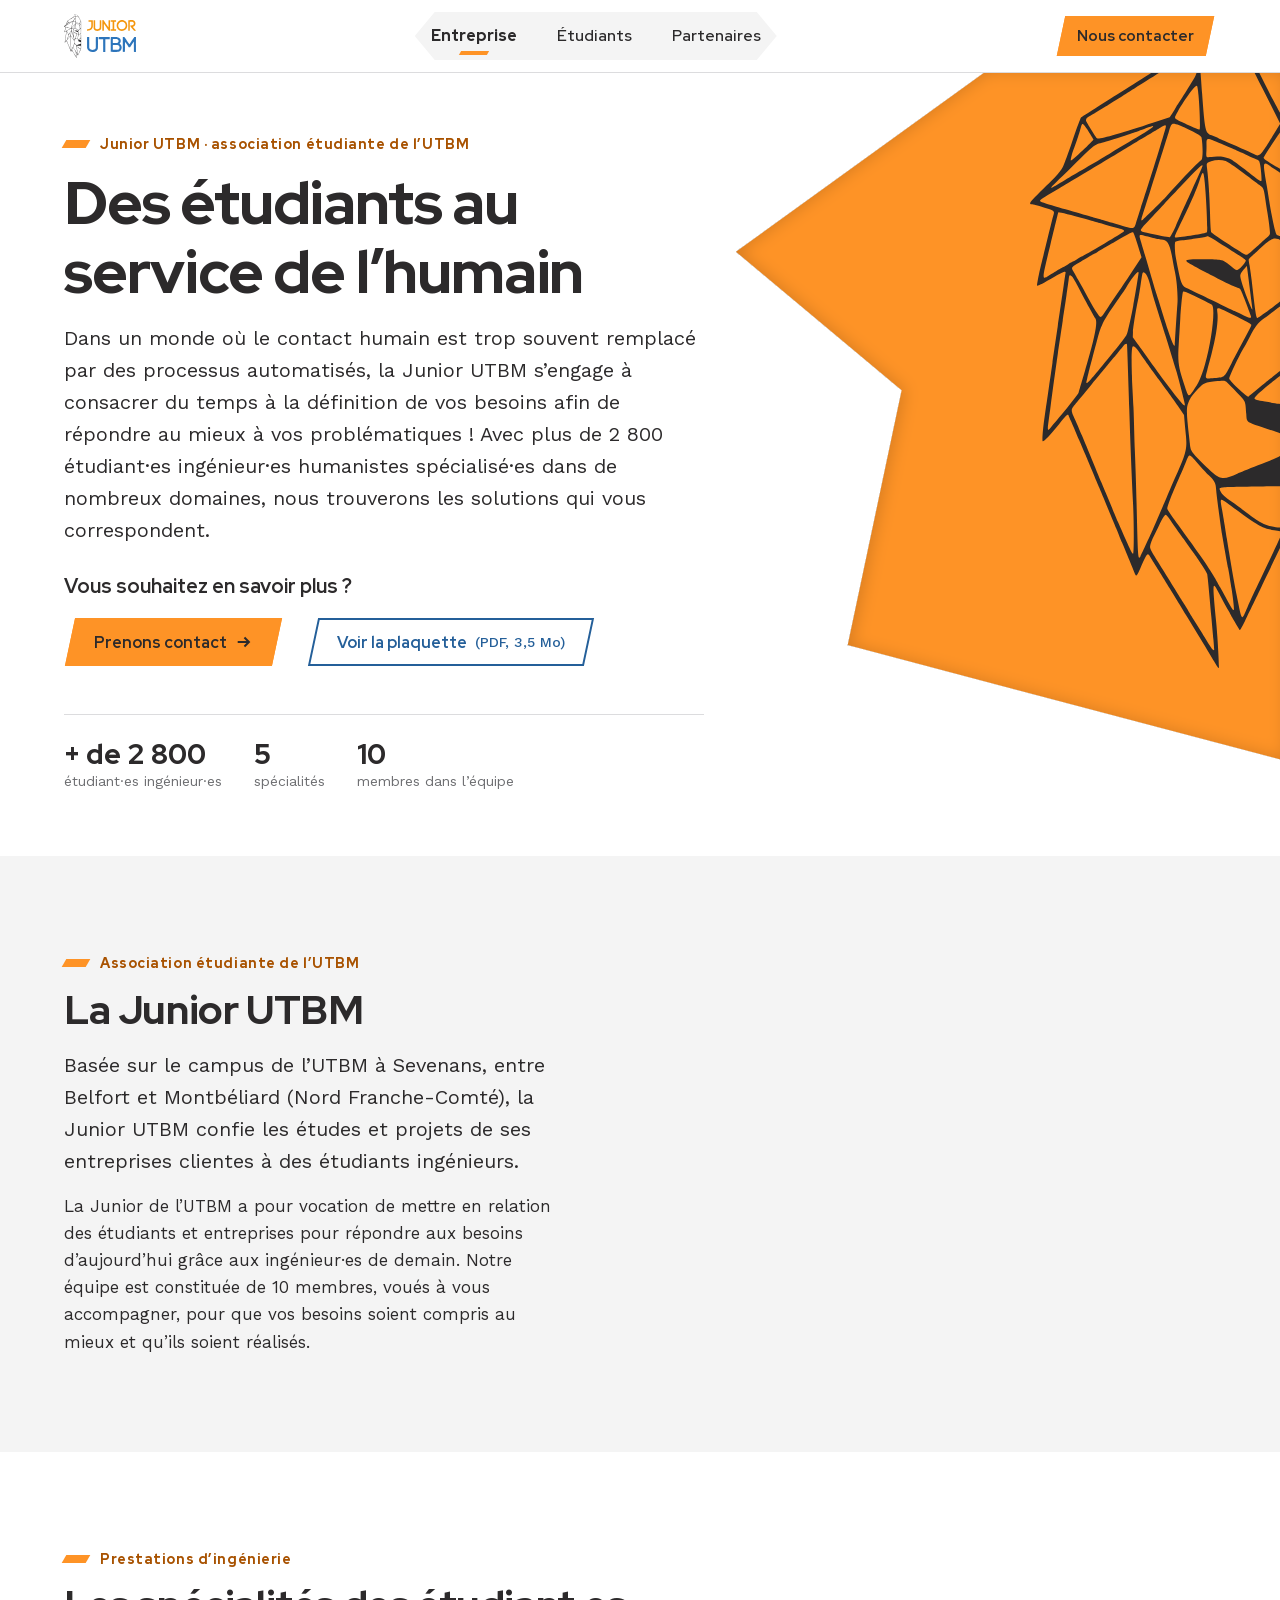
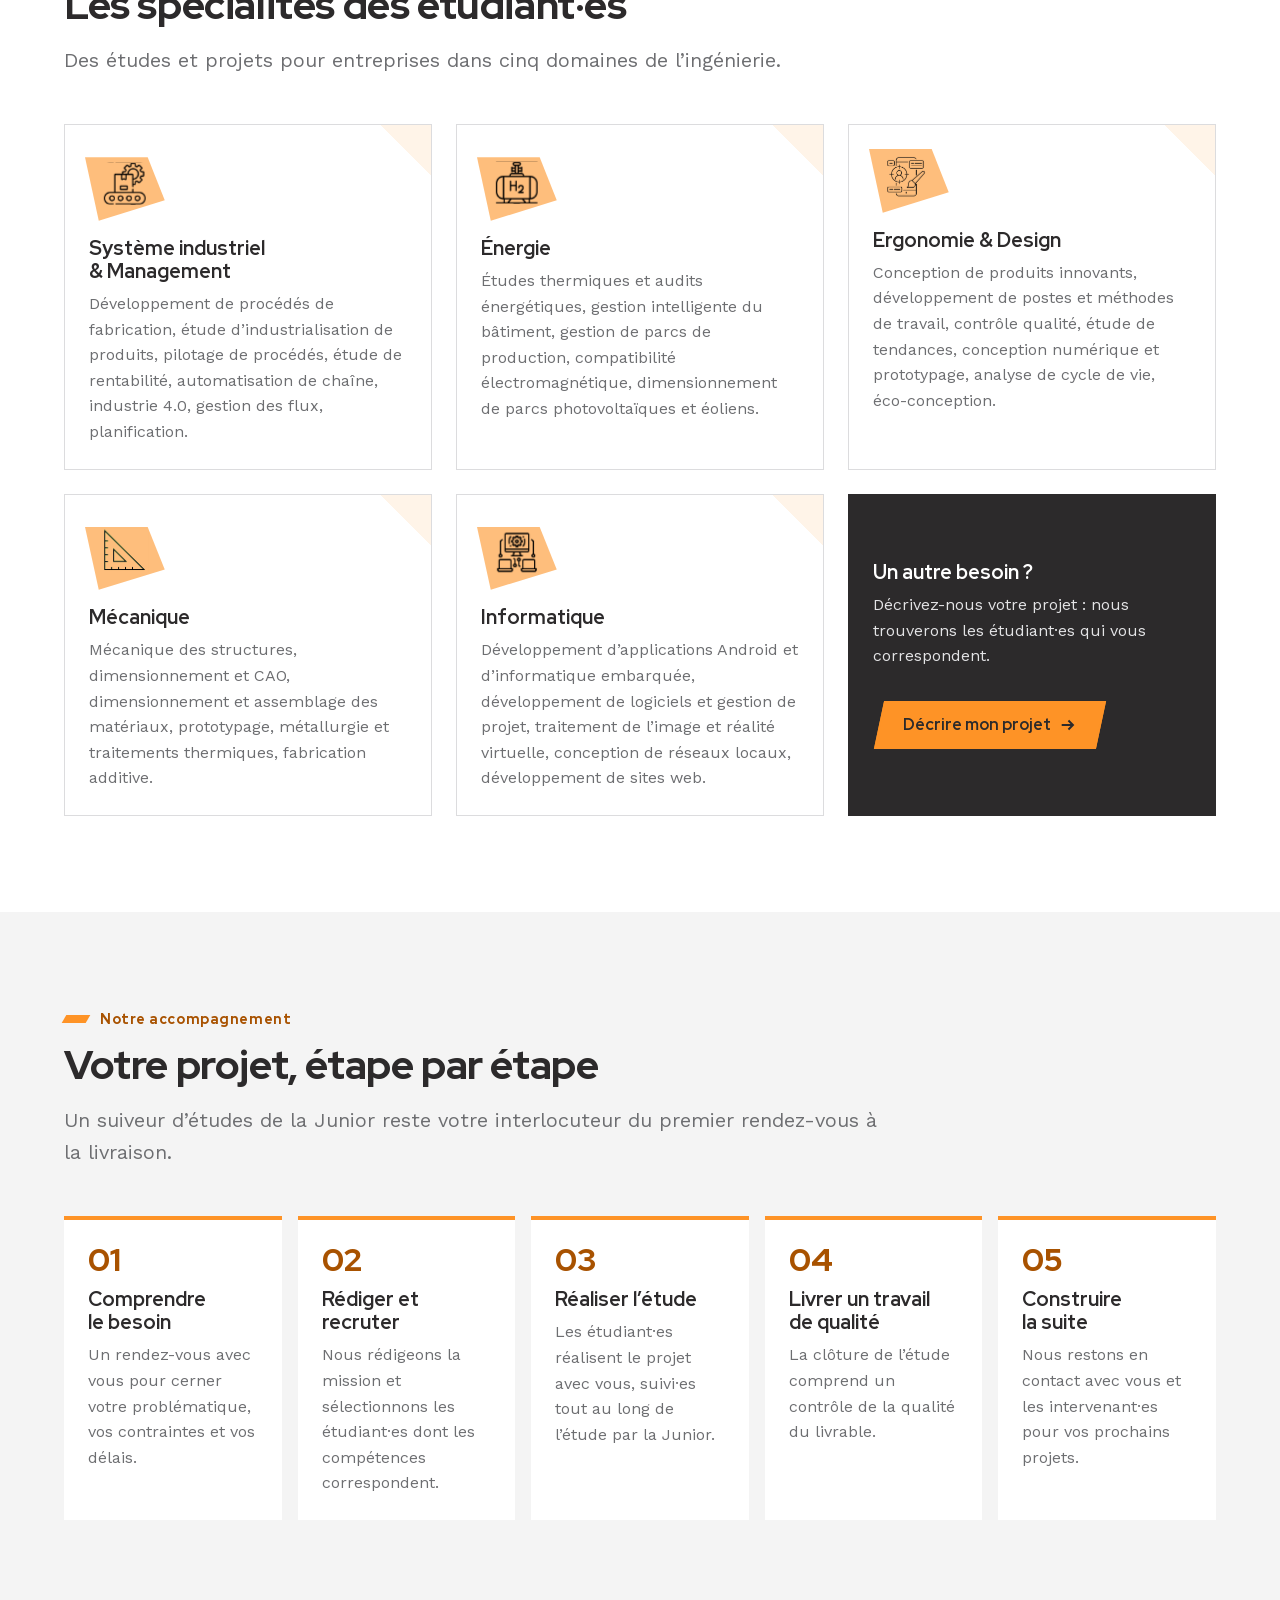
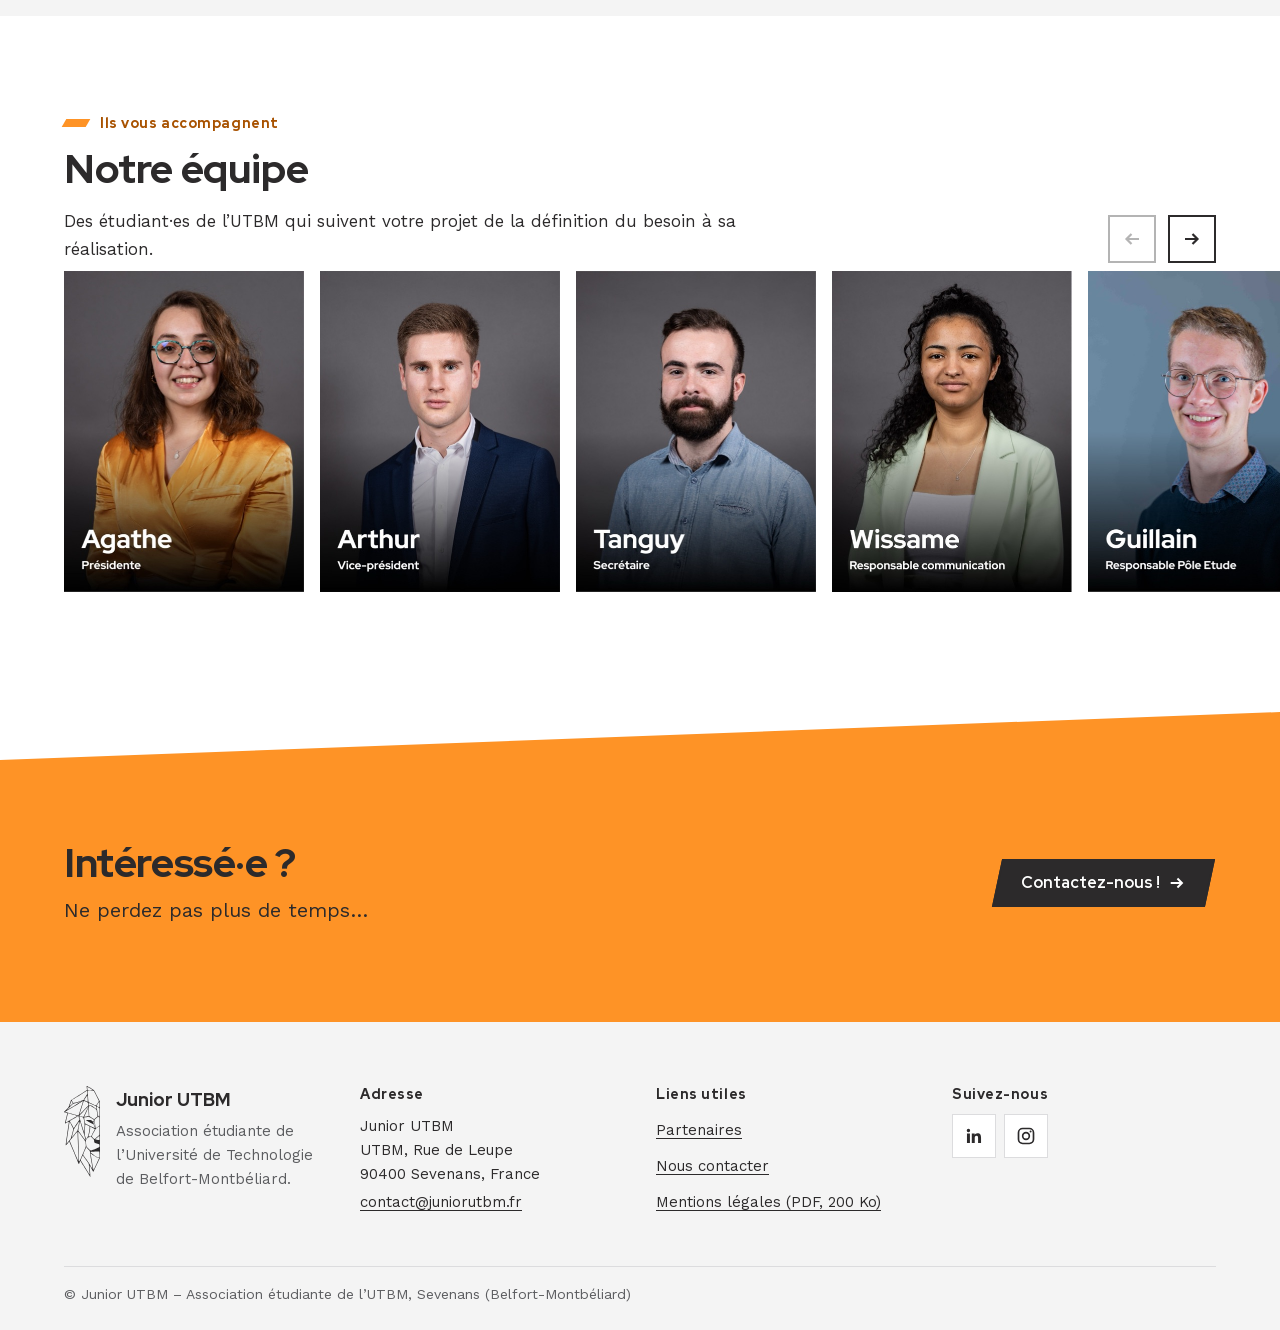
==== commit 38ebe273: "Redesign the FAQ, partners and contact pages and improve mobile - Students: grouped FAQ with 7 quest" ====
--- a/index.html
+++ b/index.html
@@ -136,7 +136,7 @@
         </div>
         <figure class="about__media">
           <picture>
-            <source srcset="assets/img/campus.webp" type="image/webp">
+            <source srcset="assets/img/campus-600.webp 600w, assets/img/campus.webp 1200w" sizes="(min-width: 56em) 40rem, calc(100vw - 2rem)" type="image/webp">
             <img src="assets/img/campus.png" alt="Bâtiment de l’Université de Technologie de Belfort-Montbéliard (UTBM), entouré d’arbres" width="1200" height="495" loading="lazy" decoding="async">
           </picture>
         </figure>
@@ -185,7 +185,39 @@
       </div>
     </section>
 
-    <section class="section section--light" aria-labelledby="titre-equipe">
+    <section class="section section--light" aria-labelledby="titre-process">
+      <div class="container">
+        <div class="section-head">
+          <p class="kicker">Notre accompagnement</p>
+          <h2 id="titre-process">Votre projet, étape par étape</h2>
+          <p>Un suiveur d’études de la Junior reste votre interlocuteur du premier rendez-vous à la livraison.</p>
+        </div>
+        <ol class="process">
+          <li>
+            <h3>Comprendre le besoin</h3>
+            <p>Un rendez-vous avec vous pour cerner votre problématique, vos contraintes et vos délais.</p>
+          </li>
+          <li>
+            <h3>Rédiger et recruter</h3>
+            <p>Nous rédigeons la mission et sélectionnons les étudiant·es dont les compétences correspondent.</p>
+          </li>
+          <li>
+            <h3>Réaliser l’étude</h3>
+            <p>Les étudiant·es réalisent le projet avec vous, suivi·es tout au long de l’étude par la Junior.</p>
+          </li>
+          <li>
+            <h3>Livrer un travail de qualité</h3>
+            <p>La clôture de l’étude comprend un contrôle de la qualité du livrable.</p>
+          </li>
+          <li>
+            <h3>Construire la suite</h3>
+            <p>Nous restons en contact avec vous et les intervenant·es pour vos prochains projets.</p>
+          </li>
+        </ol>
+      </div>
+    </section>
+
+    <section class="section" aria-labelledby="titre-equipe">
       <div class="scroller" data-scroller>
         <div class="container scroller__head">
           <div>
--- a/assets/css/style.css
+++ b/assets/css/style.css
@@ -219,7 +219,7 @@
 .btn:active::before { transform: skewX(-12deg) translateY(1px); }
 .btn:hover { text-decoration: none; }
 .btn svg { width: 1.125em; height: 1.125em; flex: none; transition: transform 0.15s ease; }
-.btn:hover svg { transform: translateX(3px); }
+@media (hover: hover) { .btn:hover svg { transform: translateX(3px); } }
 
 .btn--secondary {
   --btn-bg: transparent;
@@ -241,6 +241,13 @@
   flex-wrap: wrap;
   gap: var(--s-4) var(--s-5);
   align-items: center;
+}
+/* Téléphone : boutons d'action pleine largeur ; la marge compense le biseau du fond */
+.actions .btn,
+.cta-band .btn { width: calc(100% - 0.75rem); }
+@media (min-width: 30em) {
+  .actions .btn,
+  .cta-band .btn { width: auto; }
 }
 
 /* 6. En-tête ---------------------------------------------------------------- */
@@ -457,6 +464,14 @@
   /* Facette triangulaire décorative dans le coin */
   background-image: linear-gradient(225deg, var(--accent-tint) 0 2.25rem, transparent 2.25rem);
 }
+.card:not(.card--cta) { transition: border-color 0.2s ease, transform 0.2s ease, box-shadow 0.2s ease; }
+@media (hover: hover) {
+  .card:not(.card--cta):hover {
+    border-color: var(--accent);
+    transform: translateY(-3px);
+    box-shadow: 0 10px 24px rgb(44 42 43 / 0.08);
+  }
+}
 .card__icon { width: 5rem; height: auto; margin: 0 0 var(--s-4) -0.25rem; }
 .card h3 { margin-bottom: var(--s-2); }
 .card p { color: var(--grey); font-size: 1rem; }
@@ -469,6 +484,36 @@
 }
 .card--cta p { color: #E4E4E6; }
 .card--cta .btn { align-self: flex-start; margin-top: var(--s-4); }
+
+/* Accompagnement : 5 étapes numérotées, en frise sur grand écran */
+ol.process {
+  counter-reset: step;
+  display: grid;
+  gap: var(--s-3);
+}
+.process li {
+  counter-increment: step;
+  position: relative;
+  padding: var(--s-4) var(--s-4) var(--s-4) 4.25rem;
+  background: var(--white);
+  border-left: 4px solid var(--accent);
+}
+.process li::before {
+  content: counter(step, decimal-leading-zero);
+  position: absolute;
+  left: var(--s-4);
+  top: var(--s-4);
+  color: var(--accent-text);
+  font: 800 1.5rem / 1.1 var(--font-head);
+}
+@media (min-width: 45em) {
+  .process li { padding: var(--s-5); border-left: 0; border-top: 4px solid var(--accent); }
+  .process li::before { position: static; display: block; margin-bottom: var(--s-3); font-size: 2rem; line-height: 1; }
+}
+.process h3 { margin-bottom: var(--s-2); }
+.process p { margin-bottom: 0; color: var(--grey); font-size: 1rem; }
+@media (min-width: 45em) { ol.process { gap: var(--s-5);  grid-template-columns: repeat(2, minmax(0, 1fr)); } }
+@media (min-width: 64em) { ol.process { grid-template-columns: repeat(5, minmax(0, 1fr)); gap: var(--s-4); } }
 
 /* Défilement horizontal de l'équipe (scroll-snap, sans JS requis) */
 .scroller { position: relative; }
@@ -594,11 +639,42 @@
 }
 .chips li.is-current { background: var(--blue-50); border-color: var(--blue); }
 
-.faq { display: grid; gap: var(--s-3); max-width: 52rem; }
+/* FAQ : colonne d'intro collante + groupes d'accordéons */
+.faq-layout { display: grid; gap: var(--s-7); }
+@media (min-width: 60em) {
+  .faq-layout { grid-template-columns: minmax(0, 1fr) minmax(0, 2fr); gap: var(--s-8); align-items: start; }
+  .faq-aside { position: sticky; top: var(--s-6); }
+}
+.faq-aside__lead { color: var(--grey); font-size: var(--fs-lg); }
+.faq-help {
+  margin-top: var(--s-6);
+  padding: var(--s-5);
+  background: var(--accent-tint);
+  border-top: 4px solid var(--accent);
+}
+.faq-help p { margin-bottom: var(--s-4); }
+.faq-help__title { margin-bottom: var(--s-2) !important; font-family: var(--font-head); font-weight: 800; font-size: var(--fs-h3); }
+
+.faq-groups { display: grid; gap: var(--s-7); }
+.faq-group__title {
+  margin-bottom: var(--s-4);
+  padding-bottom: var(--s-2);
+  border-bottom: 2px solid var(--line);
+  color: var(--accent-text);
+  font-size: var(--fs-h3);
+}
+
+.faq { display: grid; gap: var(--s-3); }
 .faq details {
   background: var(--white);
   border: 1px solid var(--line);
-  border-left: 4px solid var(--accent);
+  border-left: 4px solid var(--line);
+  transition: border-color 0.2s ease, box-shadow 0.2s ease;
+}
+.faq details:hover { border-left-color: var(--accent); }
+.faq details[open] {
+  border-left-color: var(--accent);
+  box-shadow: 0 6px 20px rgb(26 74 122 / 0.08);
 }
 .faq summary {
   display: flex;
@@ -614,27 +690,89 @@
   list-style: none;
 }
 .faq summary::-webkit-details-marker { display: none; }
+/* Icône « + » qui devient « − » : deux traits dessinés en dégradés, aucune image */
 .faq summary::after {
   content: "";
   flex: none;
-  width: 0.75rem;
-  height: 0.75rem;
-  border-right: 3px solid var(--blue-700);
-  border-bottom: 3px solid var(--blue-700);
-  transform: translateY(-25%) rotate(45deg);
-  transition: transform 0.2s ease;
-}
-.faq details[open] summary::after { transform: translateY(25%) rotate(-135deg); }
+  width: 2rem;
+  height: 2rem;
+  border-radius: 50%;
+  background:
+    linear-gradient(currentColor, currentColor) center / 0.75rem 2px no-repeat,
+    linear-gradient(currentColor, currentColor) center / 2px 0.75rem no-repeat,
+    var(--blue-50);
+  color: var(--blue-700);
+  transition: transform 0.25s ease, background-color 0.2s ease;
+}
+.faq details[open] summary::after {
+  transform: rotate(180deg);
+  background:
+    linear-gradient(currentColor, currentColor) center / 0.75rem 2px no-repeat,
+    var(--blue-50);
+}
 .faq summary:hover { color: var(--blue-700); }
 .faq summary:focus-visible { outline-offset: -3px; }
-.faq details > p { padding: 0 var(--s-5) var(--s-5); }
+
+.faq__body { padding: 0 var(--s-5) var(--s-5); max-width: var(--measure); }
+.faq__body > * + * { margin-top: var(--s-3); }
+.faq__body p { margin-bottom: 0; }
+ul.faq__list { padding-left: 1.25rem; list-style: disc; }
+.faq__list li + li { margin-top: var(--s-1); }
+.faq__list li::marker { color: var(--accent-text); }
+ol.faq__steps { counter-reset: step; display: grid; gap: var(--s-2); }
+/* Pastille en position absolue : un li en flex couperait le texte et les liens en colonnes */
+.faq__steps li {
+  counter-increment: step;
+  position: relative;
+  min-height: 1.5rem;
+  padding-left: 2.25rem;
+}
+.faq__steps li::before {
+  content: counter(step);
+  position: absolute;
+  left: 0;
+  top: 0.1em;
+  display: grid;
+  place-items: center;
+  width: 1.5rem;
+  height: 1.5rem;
+  border-radius: 50%;
+  background: var(--accent);
+  color: var(--on-accent);
+  font: 700 var(--fs-sm) / 1 var(--font-head);
+}
+
+/* Ouverture animée là où le navigateur le permet (Chrome 131+) ; ailleurs, ouverture instantanée */
+@supports (interpolate-size: allow-keywords) {
+  .faq details { interpolate-size: allow-keywords; }
+  .faq details::details-content {
+    block-size: 0;
+    overflow: hidden;
+    transition: block-size 0.3s ease, content-visibility 0.3s allow-discrete;
+  }
+  .faq details[open]::details-content { block-size: auto; }
+}
 
 /* 10. Contact --------------------------------------------------------------- */
-.contact-grid { display: grid; gap: var(--s-7); }
+.contact-grid { display: grid; gap: var(--s-6); }
 #formulaire { scroll-margin-top: var(--s-6); }
 @media (min-width: 60em) {
-  .contact-grid { grid-template-columns: minmax(0, 3fr) auto minmax(0, 2fr); align-items: start; }
-}
+  .contact-grid { grid-template-columns: minmax(0, 3fr) minmax(0, 2fr); gap: var(--s-7); align-items: start; }
+  .contact-aside { position: sticky; top: var(--s-6); }
+}
+
+.contact-card {
+  padding: clamp(var(--s-5), 4vw, var(--s-7));
+  background: var(--white);
+  border-top: 4px solid var(--accent);
+  box-shadow: 0 10px 30px rgb(44 42 43 / 0.06);
+}
+.contact-card__title { margin-bottom: var(--s-5); font-size: var(--fs-h3); }
+
+.form__row { display: grid; gap: var(--s-5); }
+@media (min-width: 40em) { .form__row { grid-template-columns: repeat(2, minmax(0, 1fr)); } }
+.form__submit .btn { width: 100%; justify-content: center; }
+@media (min-width: 40em) { .form__submit .btn { width: auto; } }
 
 .form-status:empty { display: none; }
 .form-status {
@@ -676,7 +814,7 @@
 .input:user-invalid,
 .input[aria-invalid="true"] { border-color: #B42318; }
 
-.choices { display: flex; flex-wrap: wrap; gap: var(--s-3); }
+.choices { display: grid; gap: var(--s-3); grid-template-columns: repeat(auto-fit, minmax(min(100%, 10rem), 1fr)); }
 .choice {
   position: relative;
   display: inline-flex;
@@ -720,47 +858,133 @@
 /* Pot de miel anti-spam : hors écran, jamais rempli par un humain */
 .hp { position: absolute; left: -10000px; width: 1px; height: 1px; overflow: hidden; }
 
-.or {
-  display: flex;
+.contact-aside { display: grid; gap: var(--s-5); }
+.contact-aside h2 { margin-bottom: var(--s-4); font-size: var(--fs-h3); }
+
+.contact-info__list { display: grid; gap: var(--s-4); }
+.contact-info__list li { display: flex; gap: var(--s-4); align-items: flex-start; }
+.contact-info__list svg {
+  flex: none;
+  box-sizing: content-box;
+  width: 1.25rem;
+  height: 1.25rem;
+  padding: var(--s-3);
+  background: var(--white);
+  border: 1px solid var(--line);
+  color: var(--accent-text);
+}
+.contact-info__list h3 { margin-bottom: var(--s-1); font-size: 1rem; }
+.contact-info__list p,
+.contact-info__list address { margin: 0; color: var(--grey); font-style: normal; }
+.contact-info__list a { font-weight: 600; overflow-wrap: anywhere; }
+
+.contact-next {
+  padding: var(--s-5);
+  background: var(--white);
+  border-left: 4px solid var(--accent);
+}
+ol.contact-next__steps { counter-reset: step; display: grid; gap: var(--s-3); }
+.contact-next__steps li {
+  counter-increment: step;
+  position: relative;
+  min-height: 1.5rem;
+  padding-left: 2.25rem;
+  color: var(--grey);
+  font-size: 1rem;
+}
+.contact-next__steps li::before {
+  content: counter(step);
+  position: absolute;
+  left: 0;
+  top: 0.1em;
+  display: grid;
+  place-items: center;
+  width: 1.5rem;
+  height: 1.5rem;
+  border-radius: 50%;
+  background: var(--accent);
+  color: var(--on-accent);
+  font: 700 var(--fs-sm) / 1 var(--font-head);
+}
+
+/* 11. Partenaires ----------------------------------------------------------- */
+/* Partenaires : 3 cartes côte à côte, lien aligné en bas de chaque carte */
+ul.partners {
+  display: grid;
+  gap: var(--s-5);
+  grid-template-columns: repeat(auto-fit, minmax(min(100%, 18rem), 1fr));
+}
+.partner {
+  display: flex;
+  flex-direction: column;
+  background: var(--white);
+  border: 1px solid var(--line);
+  border-top: 4px solid var(--accent);
+  transition: box-shadow 0.2s ease, transform 0.2s ease;
+}
+.partner__logo {
+  display: grid;
+  place-items: center;
+  height: 8rem;
+  padding: var(--s-4);
+  border-bottom: 1px solid var(--line);
+}
+.partner__logo picture { display: contents; }
+@media (min-width: 45em) { .partner__logo { height: 11rem; padding: var(--s-5); } }
+.partner__logo img { max-height: 5rem; max-width: 80%; width: auto; object-fit: contain; }
+@media (min-width: 45em) { .partner__logo img { max-height: 6.5rem; } }
+a.partner__logo { transition: background-color 0.2s ease; }
+a.partner__logo img { transition: transform 0.2s ease; }
+@media (hover: hover) {
+  .partner:hover { transform: translateY(-3px); box-shadow: 0 12px 28px rgb(44 42 43 / 0.08); }
+  a.partner__logo:hover { background: var(--accent-tint); }
+  a.partner__logo:hover img { transform: scale(1.04); }
+  .partner__link:hover svg { transform: translateX(3px); }
+}
+.partner__body {
+  display: flex;
+  flex-direction: column;
+  flex: 1;
+  padding: var(--s-5) var(--s-5) var(--s-6);
+}
+.partner__tag {
+  align-self: flex-start;
+  margin-bottom: var(--s-3) !important;
+  padding: var(--s-1) var(--s-3);
+  background: var(--accent-tint);
+  color: var(--accent-text);
+  font-size: var(--fs-sm);
+  font-weight: 600;
+}
+.partner h3 { margin-bottom: var(--s-3); }
+.partner__body p:not(.partner__tag) { color: var(--grey); font-size: 1rem; }
+.partner__link {
+  display: inline-flex;
   align-items: center;
-  gap: var(--s-4);
-  color: var(--grey);
-  font-family: var(--font-head);
-  font-weight: 800;
-  font-size: 1.125rem;
-}
-.or::before,
-.or::after { content: ""; flex: 1; height: 1px; background: var(--line); }
-@media (min-width: 60em) {
-  .or { flex-direction: column; align-self: stretch; }
-  .or::before,
-  .or::after { width: 1px; height: auto; }
-}
-
-.alt-contact { display: grid; gap: var(--s-4); }
-.alt-contact__block {
-  padding: var(--s-5);
-  background: var(--light);
-  border-top: 4px solid var(--accent);
-}
-.alt-contact__block h2 { font-size: 1.25rem; margin-bottom: var(--s-2); }
-.alt-contact__block a { font-weight: 600; overflow-wrap: anywhere; }
-
-/* 11. Partenaires ----------------------------------------------------------- */
-.logo-grid {
-  display: grid;
-  gap: var(--s-5);
-  grid-template-columns: repeat(auto-fit, minmax(min(100%, 16rem), 1fr));
-}
-.logo-grid li {
-  display: grid;
-  place-items: center;
-  aspect-ratio: 3 / 2;
-  padding: var(--s-6);
-  background: var(--white);
-  border: 1px solid var(--line);
-}
-.logo-grid img { max-height: 8rem; max-width: 90%; width: auto; object-fit: contain; }
+  gap: var(--s-2);
+  margin-top: auto;
+  padding-top: var(--s-2);
+  font-weight: 600;
+}
+.partner__link svg { width: 1rem; height: 1rem; transition: transform 0.2s ease; }
+
+ul.benefits {
+  display: grid;
+  gap: var(--s-6);
+  grid-template-columns: repeat(auto-fit, minmax(min(100%, 17rem), 1fr));
+}
+.benefits svg {
+  box-sizing: content-box;
+  width: 1.75rem;
+  height: 1.75rem;
+  margin-bottom: var(--s-4);
+  padding: var(--s-3);
+  background: var(--accent);
+  color: var(--on-accent);
+}
+.benefits h3 { margin-bottom: var(--s-2); }
+.benefits p { margin-bottom: 0; color: var(--grey); font-size: 1rem; }
+.benefits a { font-weight: 600; white-space: nowrap; }
 
 /* 404 */
 .notfound__links { display: flex; flex-wrap: wrap; gap: var(--s-3) var(--s-5); margin-top: var(--s-6) !important; }
@@ -788,7 +1012,8 @@
   color: var(--ink);
 }
 .site-footer ul[class] { display: grid; gap: var(--s-1); }
-.site-footer a { color: var(--ink); display: inline-flex; align-items: center; min-height: 2rem; gap: var(--s-2); }
+.site-footer a { color: var(--ink); display: inline-flex; align-items: center; min-height: 2.75rem; gap: var(--s-2); }
+@media (hover: hover) and (pointer: fine) { .site-footer a:not(.social a) { min-height: 2rem; } }
 .site-footer a:hover { color: var(--blue-700); }
 .social { display: flex !important; gap: var(--s-2) !important; }
 .social a { justify-content: center; width: 2.75rem; height: 2.75rem; border: 1px solid var(--line); background: var(--white); }
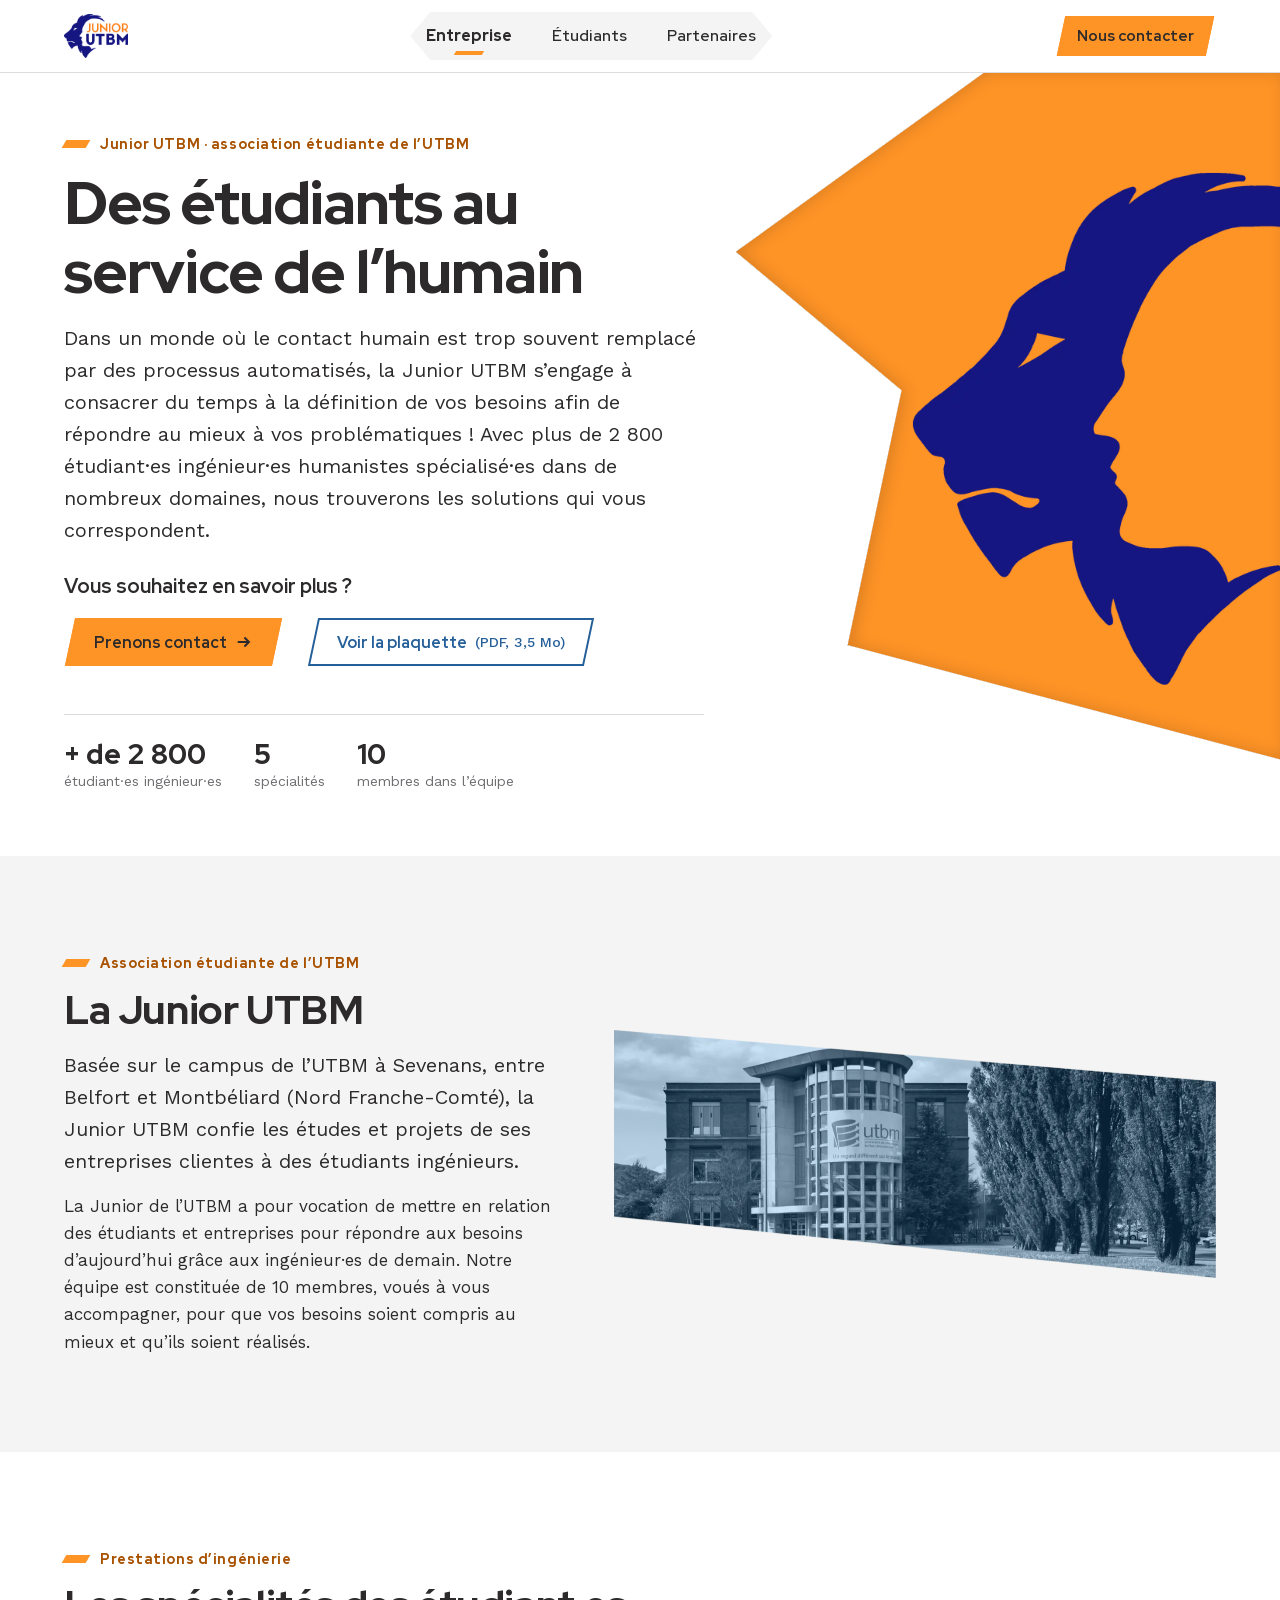
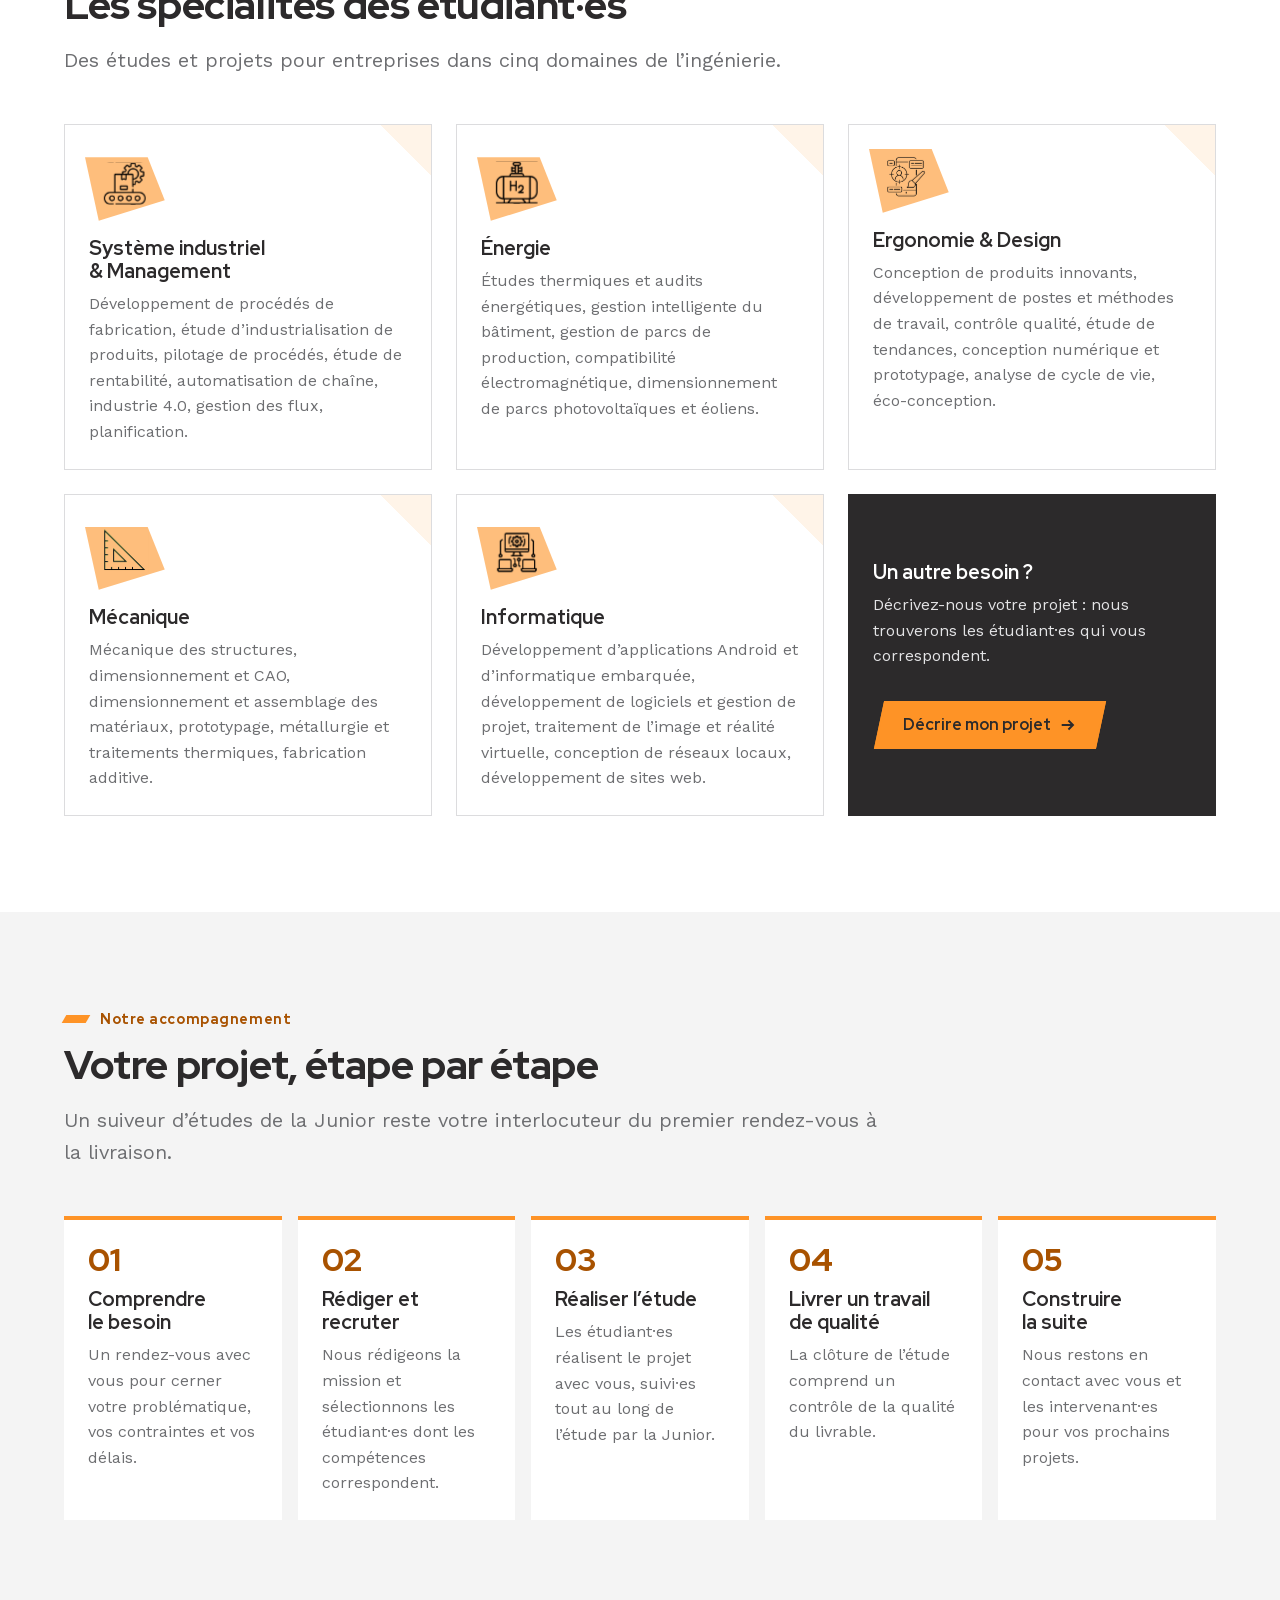
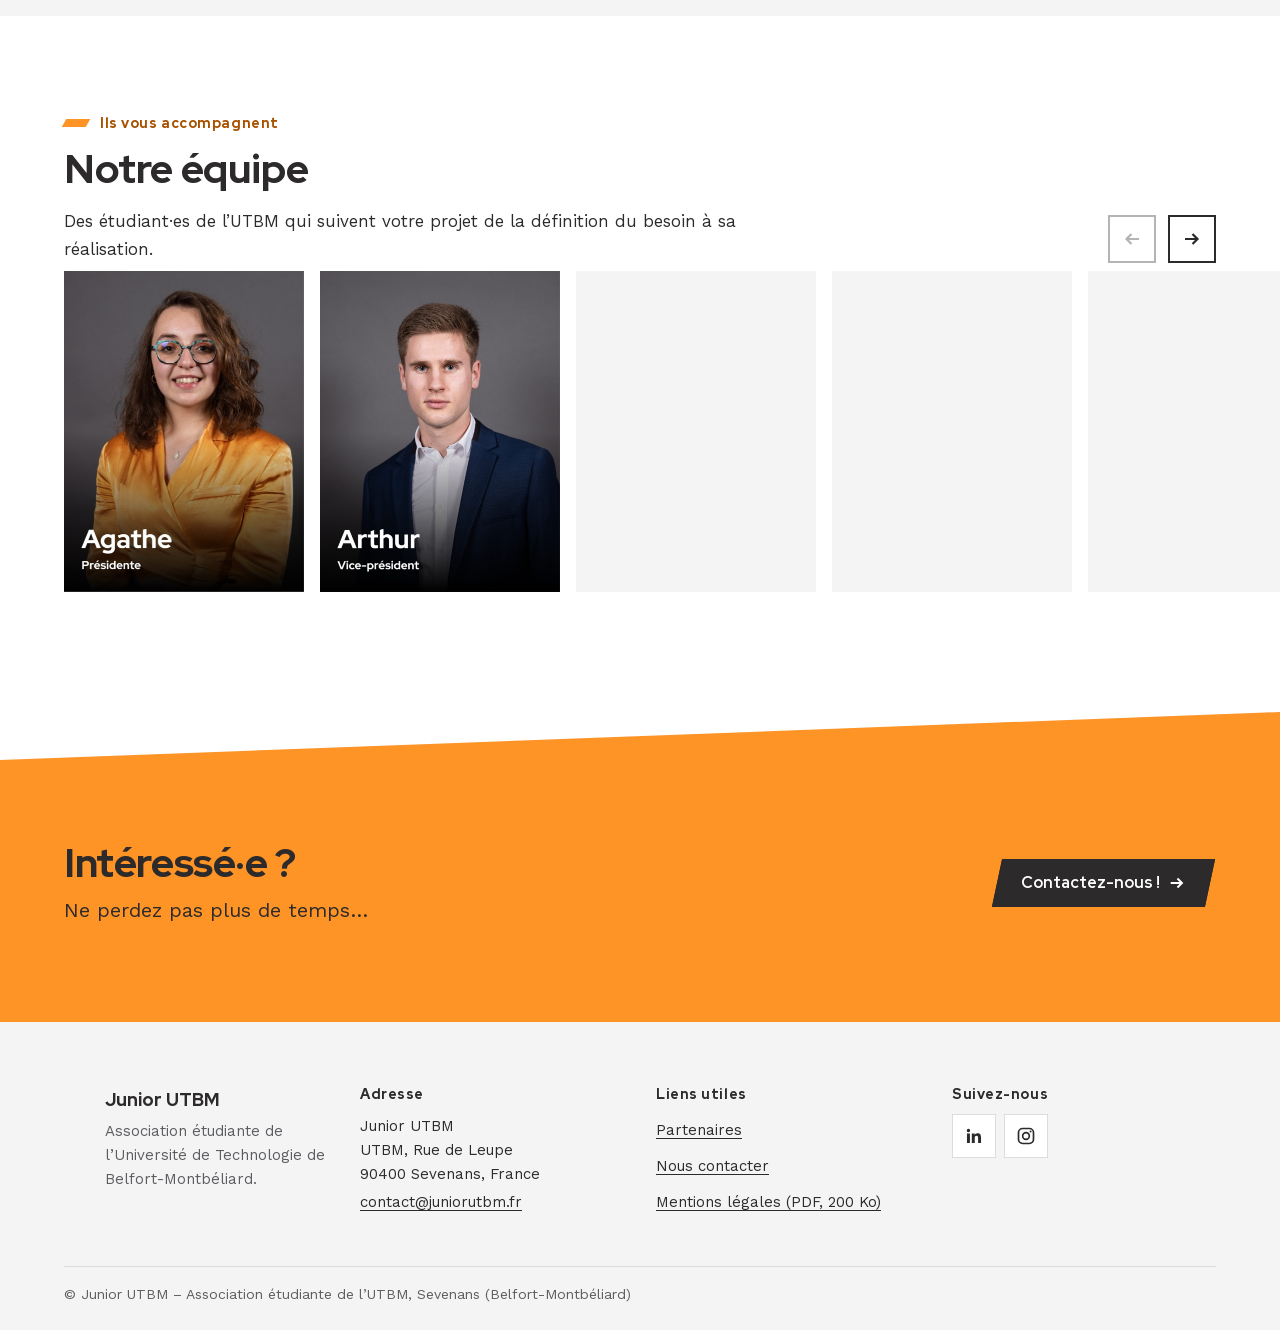
==== commit d3613469: "Switch to the new Junior UTBM logo and add security headers - Logo: new lion + "JUNIOR UTBM" logo (f" ====
--- a/index.html
+++ b/index.html
@@ -2,6 +2,7 @@
 <html lang="fr">
 <head>
   <meta charset="utf-8">
+  <meta http-equiv="Content-Security-Policy" content="default-src 'self'; object-src 'none'; base-uri 'self'; form-action 'self'">
   <meta name="viewport" content="width=device-width, initial-scale=1">
   <title>Junior UTBM | Études d’ingénierie par des étudiants UTBM</title>
   <meta name="description" content="Junior UTBM, association étudiante de l’UTBM à Sevenans (Belfort-Montbéliard) : études et prestations d’ingénierie réalisées par des étudiants ingénieurs.">
@@ -33,7 +34,7 @@
         "@id": "https://junior.utbm.fr/#organization",
         "name": "Junior UTBM",
         "url": "https://junior.utbm.fr/",
-        "logo": "https://junior.utbm.fr/assets/img/logo.svg",
+        "logo": "https://junior.utbm.fr/assets/img/logo.png",
         "image": "https://junior.utbm.fr/assets/img/og-image.png",
         "description": "Association étudiante de l’UTBM qui met en relation des étudiants ingénieurs et des entreprises pour des études et projets d’ingénierie.",
         "email": "contact@juniorutbm.fr",
@@ -90,7 +91,7 @@
   <!-- EN-TÊTE (identique sur toutes les pages, seuls les chemins et aria-current changent) -->
   <header class="site-header">
     <div class="site-header__inner container">
-      <a class="brand" href="./"><img src="assets/img/logo.svg" alt="Junior UTBM – accueil" width="2395" height="1454"></a>
+      <a class="brand" href="./"><picture><source srcset="assets/img/logo.webp" type="image/webp"><img src="assets/img/logo.png" alt="Junior UTBM – accueil" width="347" height="240"></picture></a>
       <nav class="site-nav" aria-label="Navigation principale">
         <ul class="site-nav__list">
           <li><a href="./" aria-current="page">Entreprise</a></li>
@@ -259,7 +260,7 @@
   <footer class="site-footer">
     <div class="container site-footer__grid">
       <div class="site-footer__brand">
-        <img src="assets/img/lion-outline.svg" alt="" width="61" height="154" loading="lazy" decoding="async">
+        <img src="assets/img/lion.png" alt="" width="144" height="158" loading="lazy" decoding="async">
         <div>
           <p class="site-footer__name">Junior UTBM</p>
           <p>Association étudiante de l’Université de Technologie de Belfort-Montbéliard.</p>
--- a/assets/css/style.css
+++ b/assets/css/style.css
@@ -575,20 +575,22 @@
 .hero--blue .hero__content { position: relative; z-index: 1; padding-block: var(--s-6); }
 .hero--blue .kicker { color: var(--white); }
 .hero--blue .kicker::before { background: var(--orange); }
+/* Lion plein (silhouette) : calé contre le bord droit, la crinière légèrement rognée par l'écran.
+   Opacité réduite pour ne pas concurrencer le titre blanc. */
 .hero__lion {
   position: absolute;
-  top: -12%;
-  right: -9rem;
+  bottom: var(--s-8);
+  right: -3rem;
   width: auto;
-  height: 125%;
+  height: 45%;
   max-width: none;
-  opacity: 0.14;
+  opacity: 0.1;
   pointer-events: none;
 }
 @media (min-width: 56em) {
   .hero--blue { min-height: 36rem; }
   .hero--blue .hero__content { grid-column: 2; padding-block: var(--s-9) var(--s-8); }
-  .hero__lion { right: -2rem; height: 135%; opacity: 1; }
+  .hero__lion { bottom: auto; top: 50%; right: -6rem; height: 80%; transform: translateY(-50%); opacity: 0.2; }
 }
 
 .rotator-block { display: grid; gap: var(--s-5); }
@@ -1002,7 +1004,7 @@
   grid-template-columns: repeat(auto-fit, minmax(min(100%, 13rem), 1fr));
 }
 .site-footer__brand { display: flex; gap: var(--s-4); align-items: flex-start; }
-.site-footer__brand img { width: 2.25rem; height: auto; }
+.site-footer__brand img { width: 4rem; height: auto; }
 .site-footer__name { margin: 0 0 var(--s-1); font-family: var(--font-head); font-weight: 800; font-size: 1.125rem; }
 .site-footer__brand p:not(.site-footer__name) { color: #5C5D60; }
 .site-footer h2 {
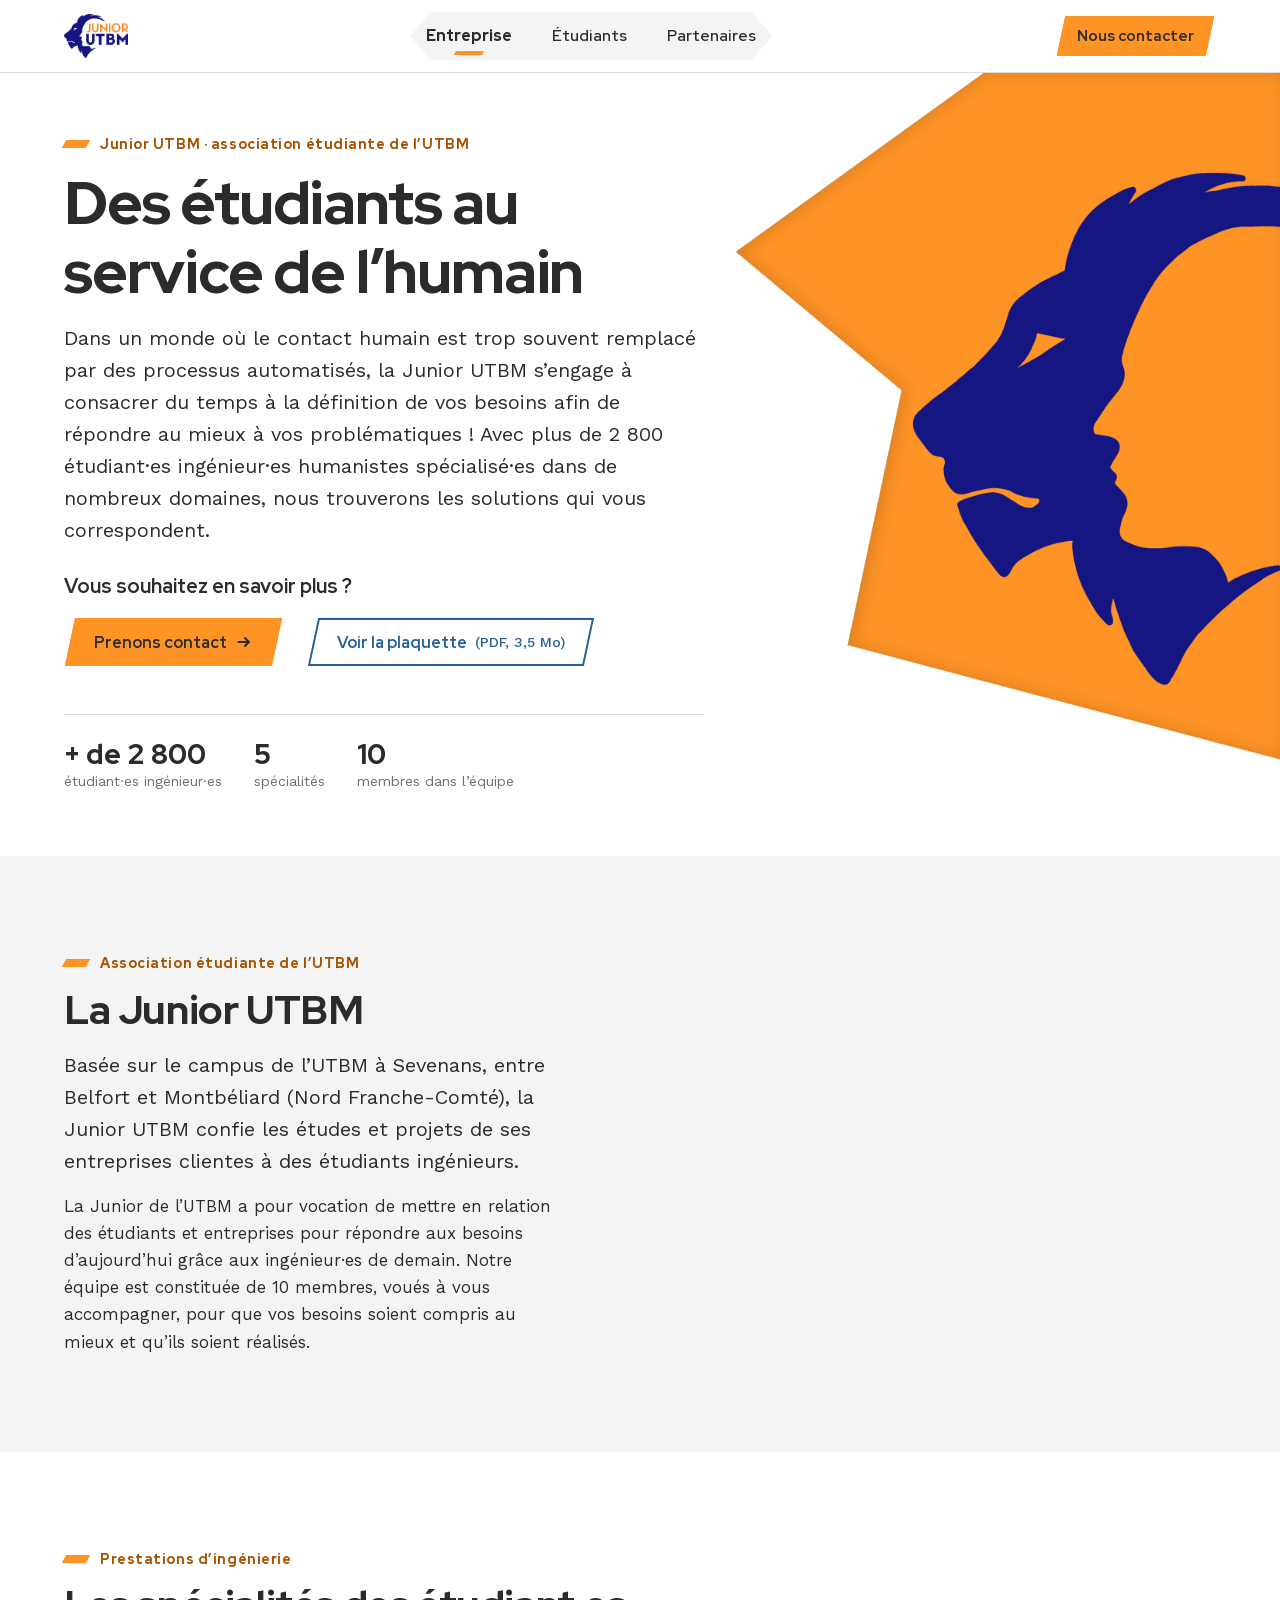
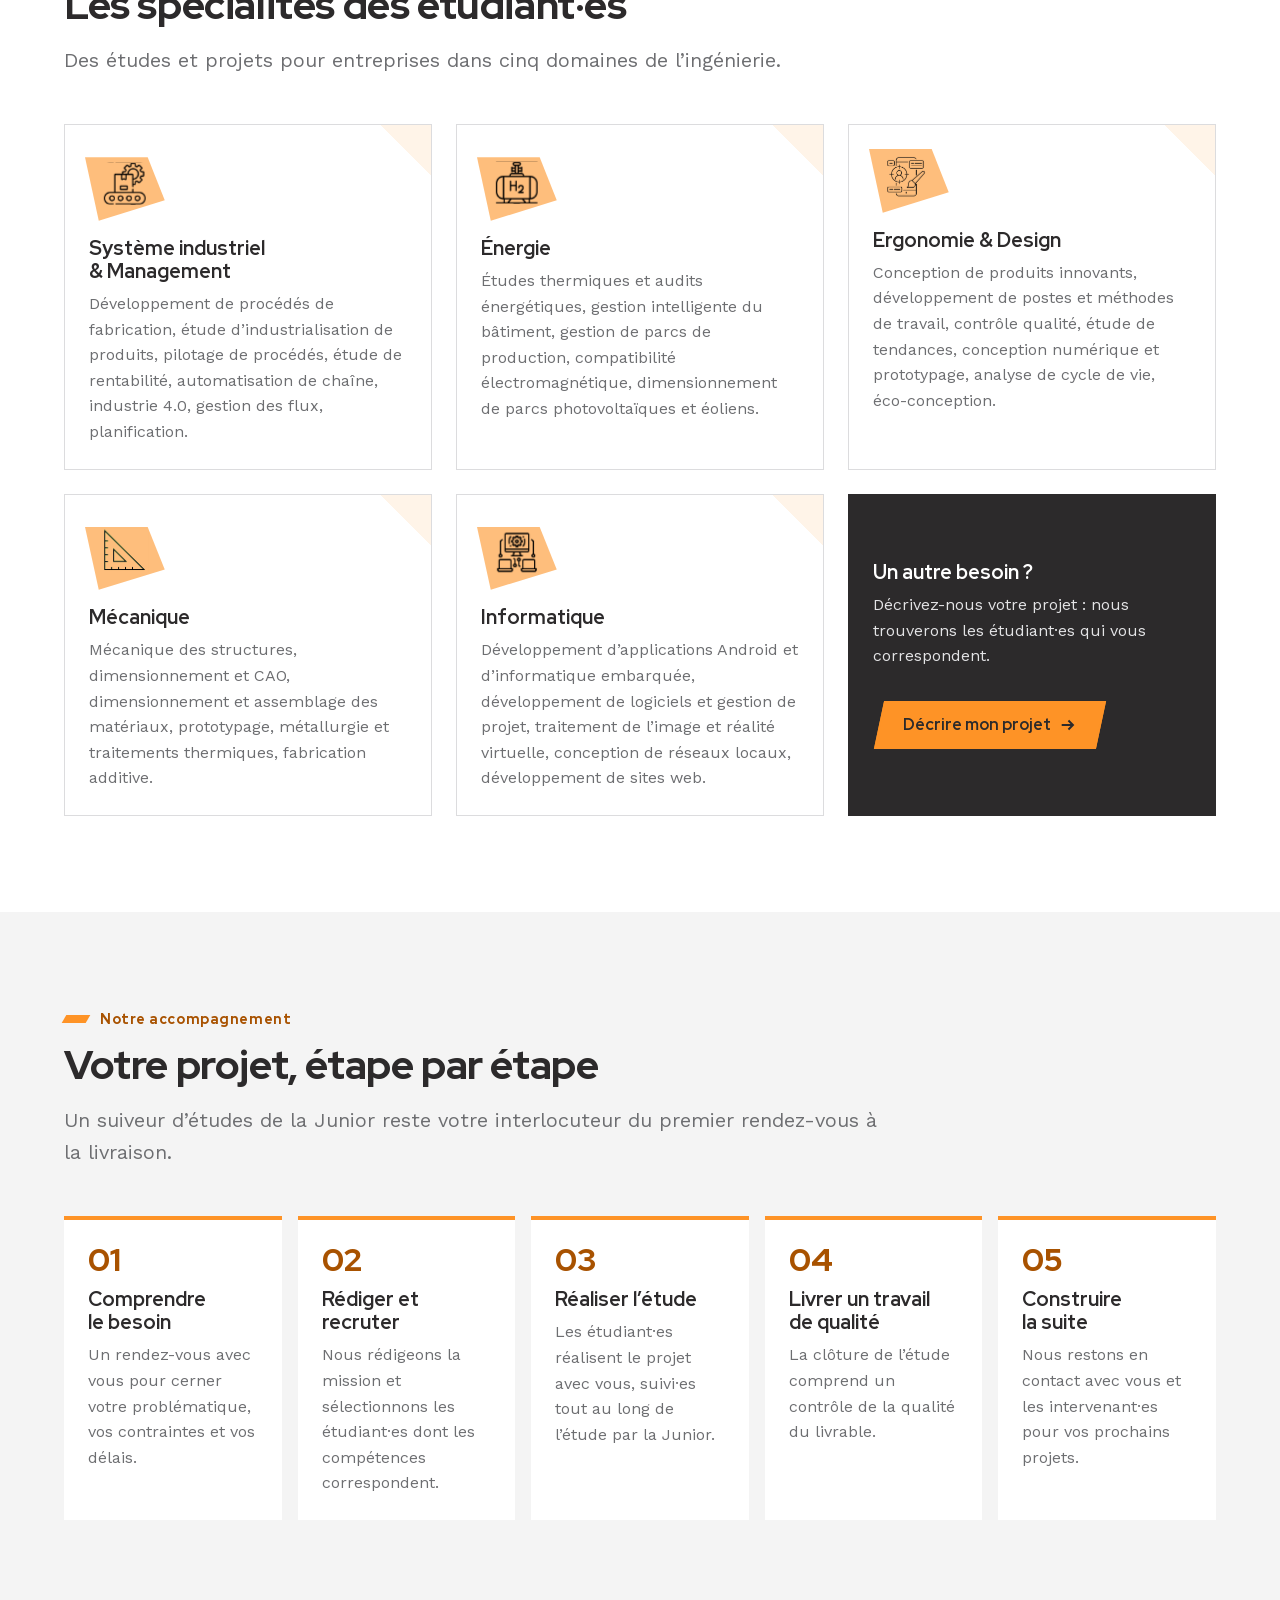
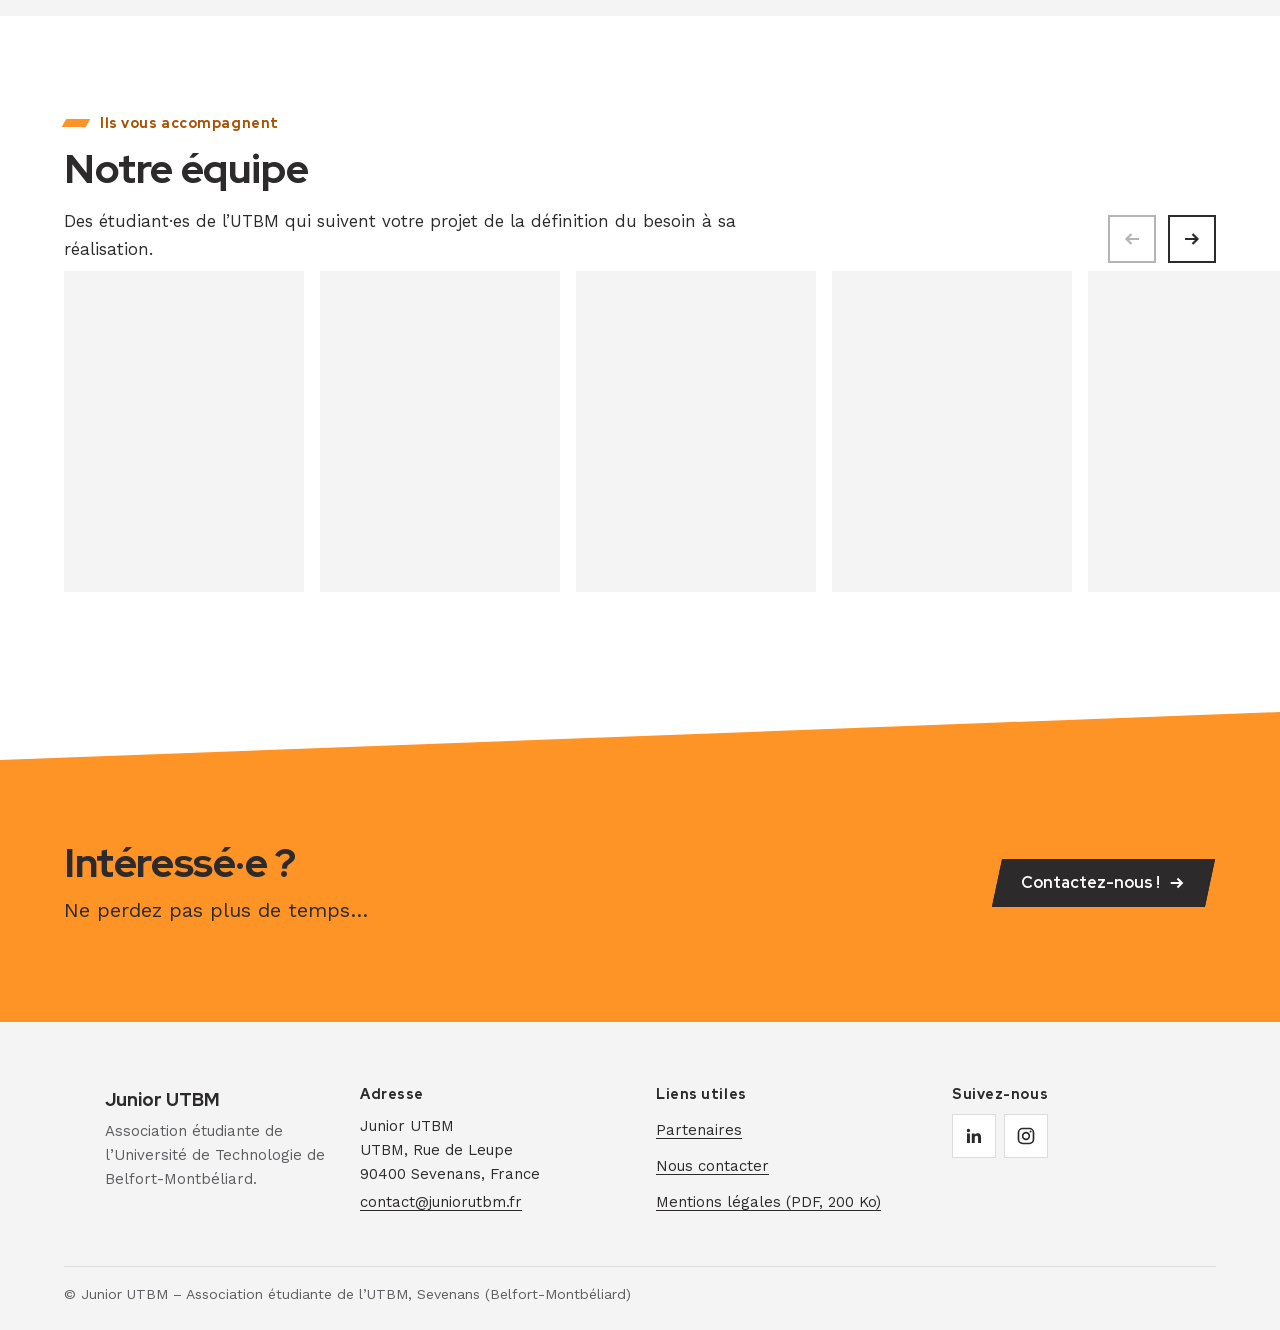
==== commit 730e8e04: "Utiliser le nouveau logo comme favicon" ====
--- a/index.html
+++ b/index.html
@@ -8,7 +8,10 @@
   <meta name="description" content="Junior UTBM, association étudiante de l’UTBM à Sevenans (Belfort-Montbéliard) : études et prestations d’ingénierie réalisées par des étudiants ingénieurs.">
   <link rel="canonical" href="https://junior.utbm.fr/">
   <meta name="theme-color" content="#FE9326">
+  <link rel="icon" href="favicon.ico" sizes="48x48">
   <link rel="icon" href="assets/img/favicon.svg" type="image/svg+xml">
+  <link rel="icon" href="assets/img/favicon-192.png" type="image/png" sizes="192x192">
+  <link rel="apple-touch-icon" href="assets/img/apple-touch-icon.png">
   <link rel="preload" href="assets/fonts/red-hat-display.woff2" as="font" type="font/woff2" crossorigin>
   <link rel="stylesheet" href="assets/css/style.css">
   <script src="assets/js/main.js" defer></script>
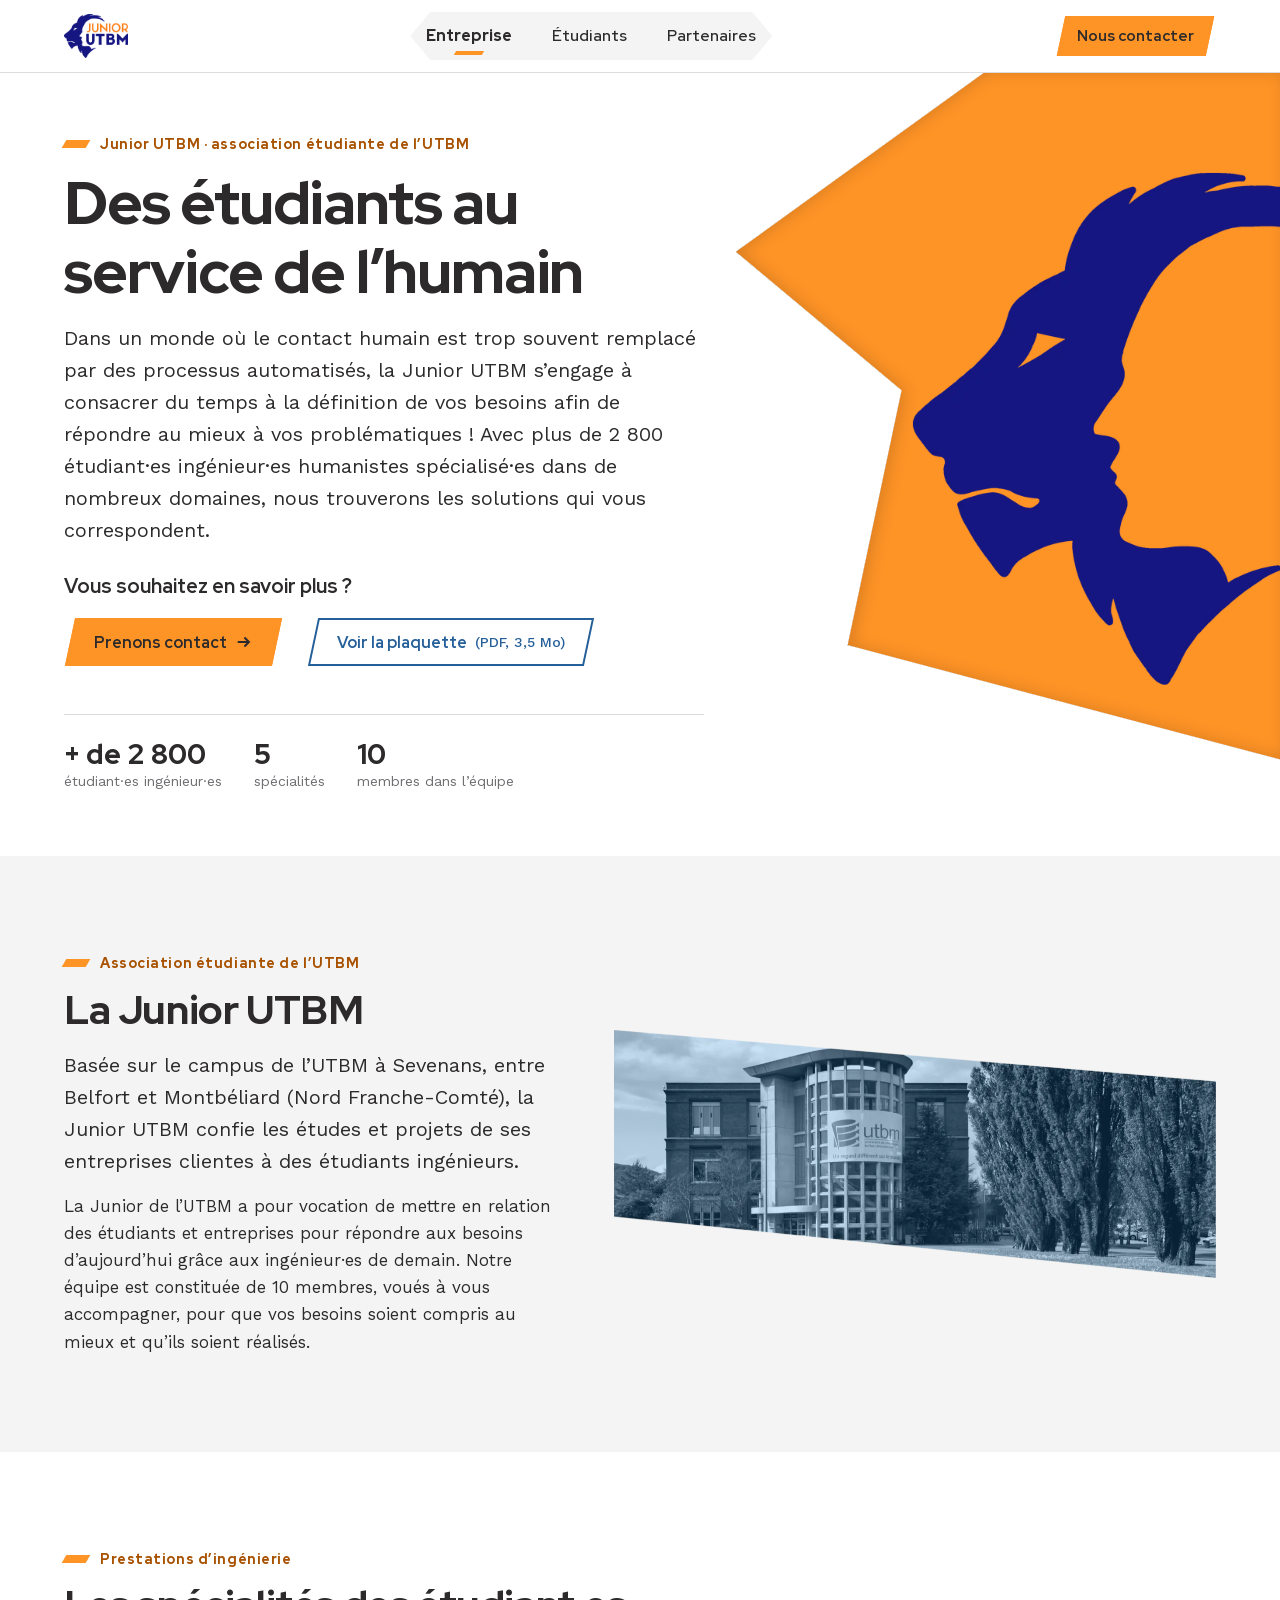
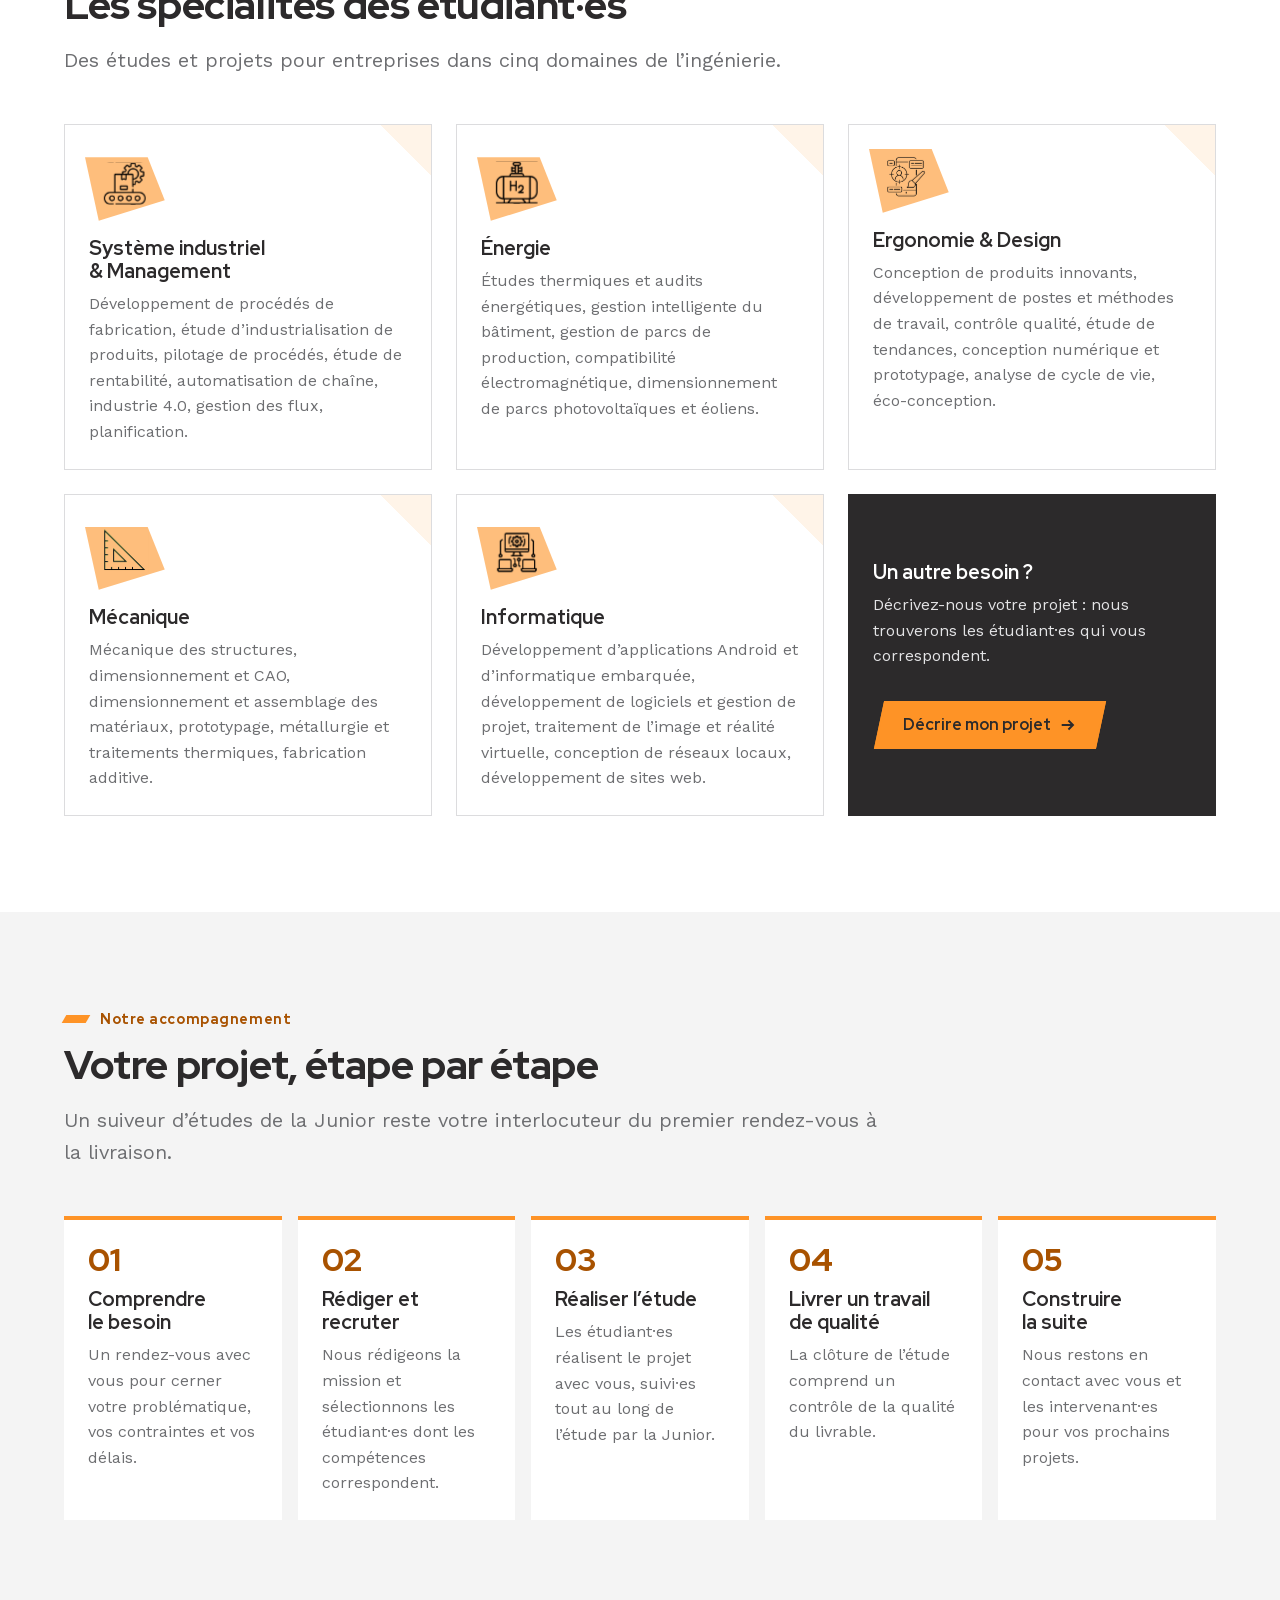
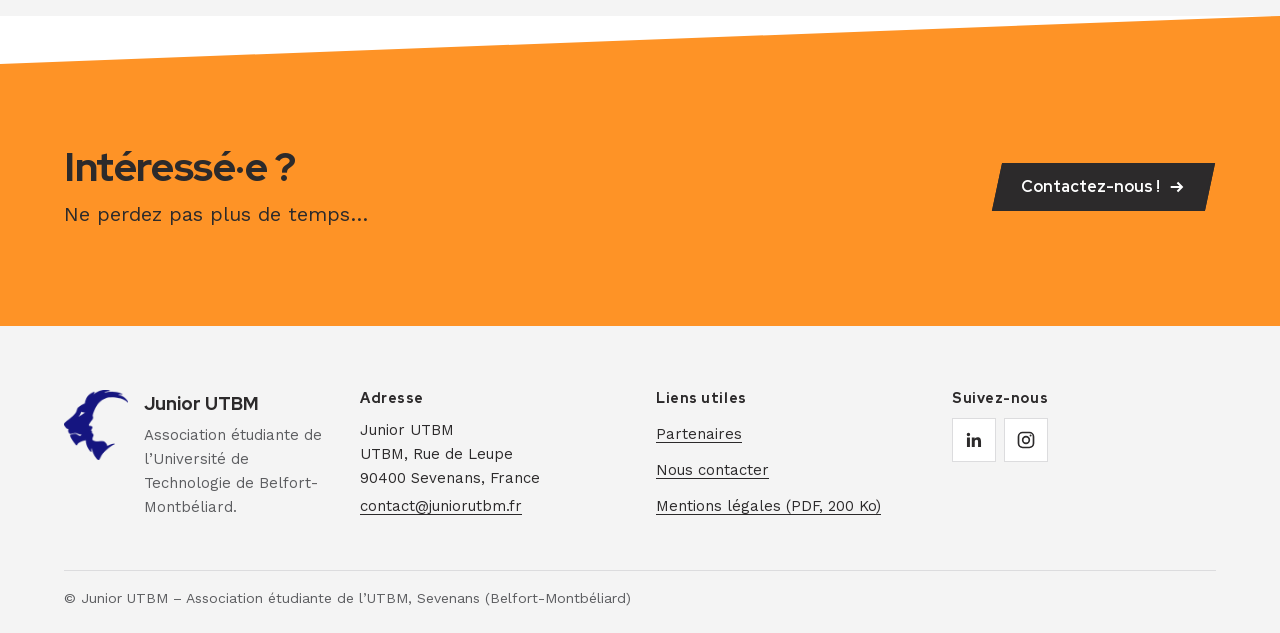
==== commit 91478c71: "Masquer la section Notre équipe sur l'accueil" ====
--- a/index.html
+++ b/index.html
@@ -221,7 +221,8 @@
       </div>
     </section>
 
-    <section class="section" aria-labelledby="titre-equipe">
+    <!-- Masquée jusqu'à ce que les photos des membres actuels soient disponibles : retirer l'attribut hidden pour la réafficher. -->
+    <section class="section" aria-labelledby="titre-equipe" hidden>
       <div class="scroller" data-scroller>
         <div class="container scroller__head">
           <div>
